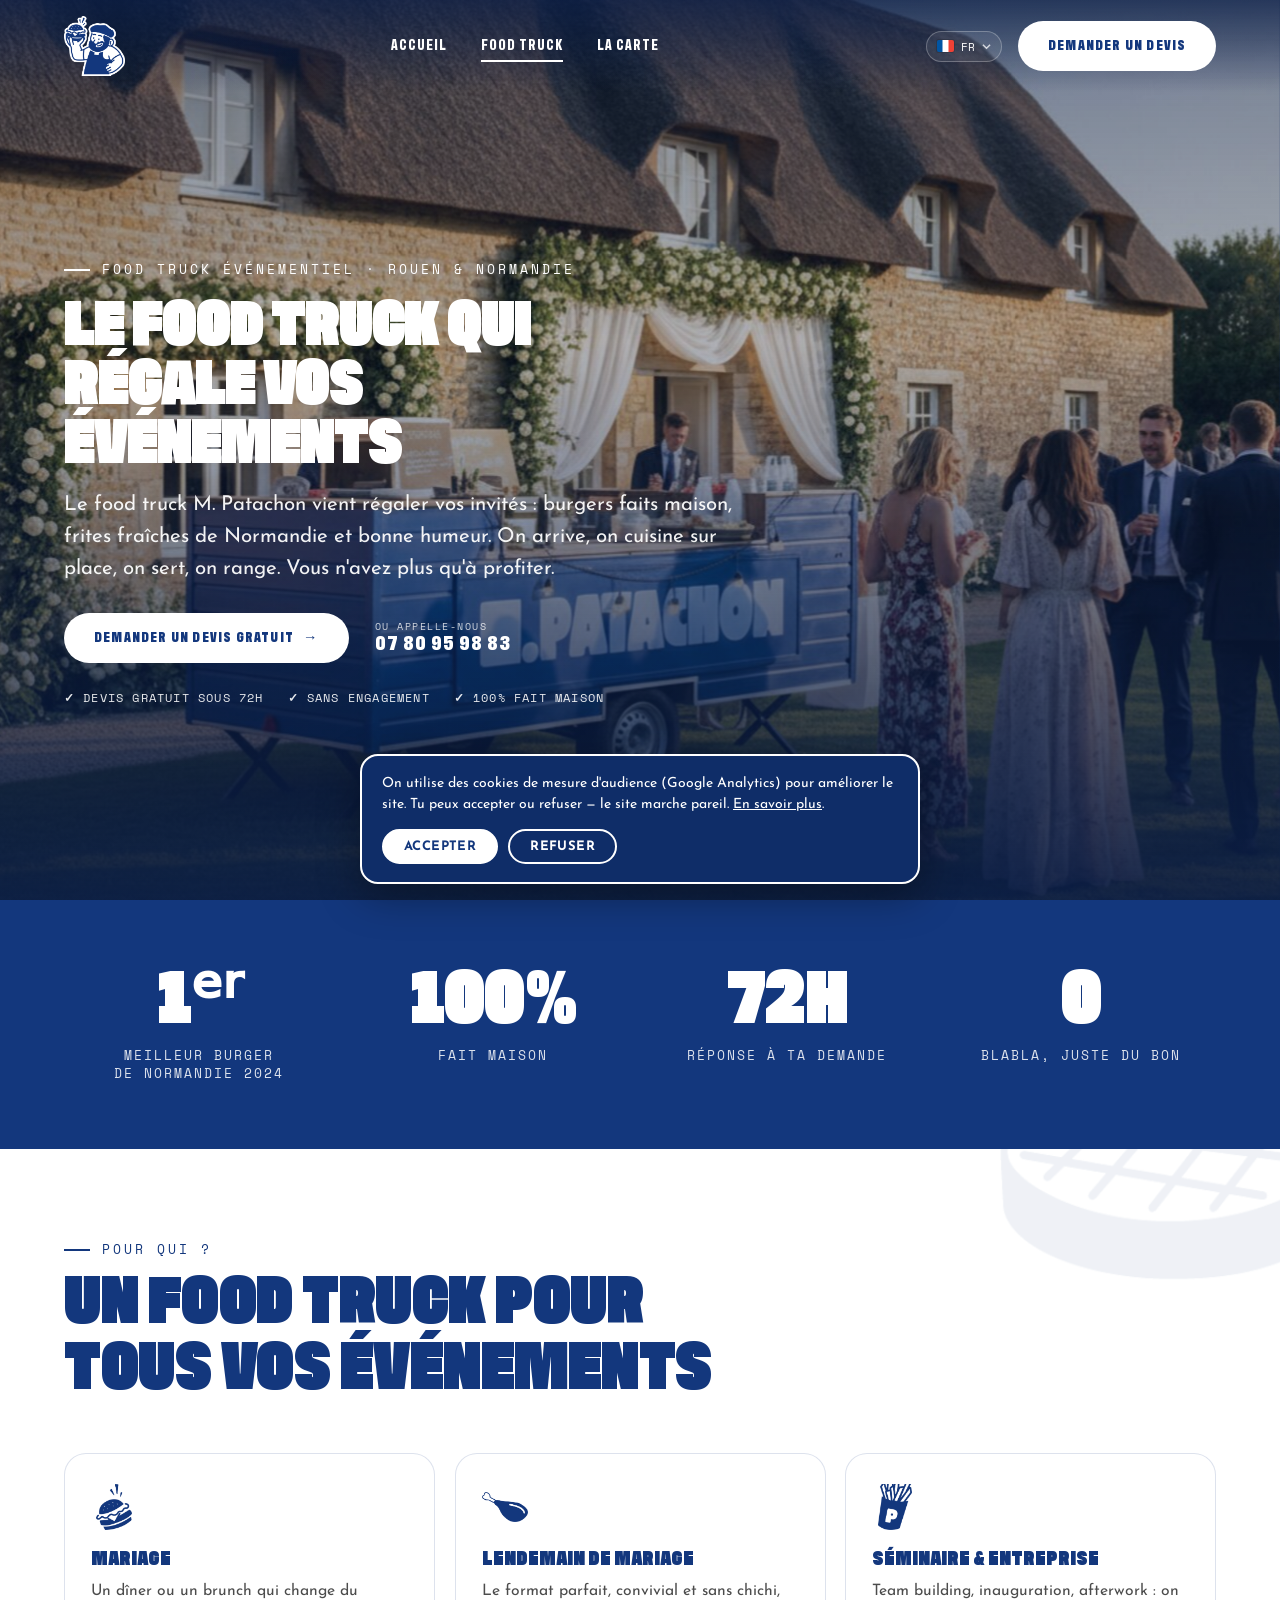
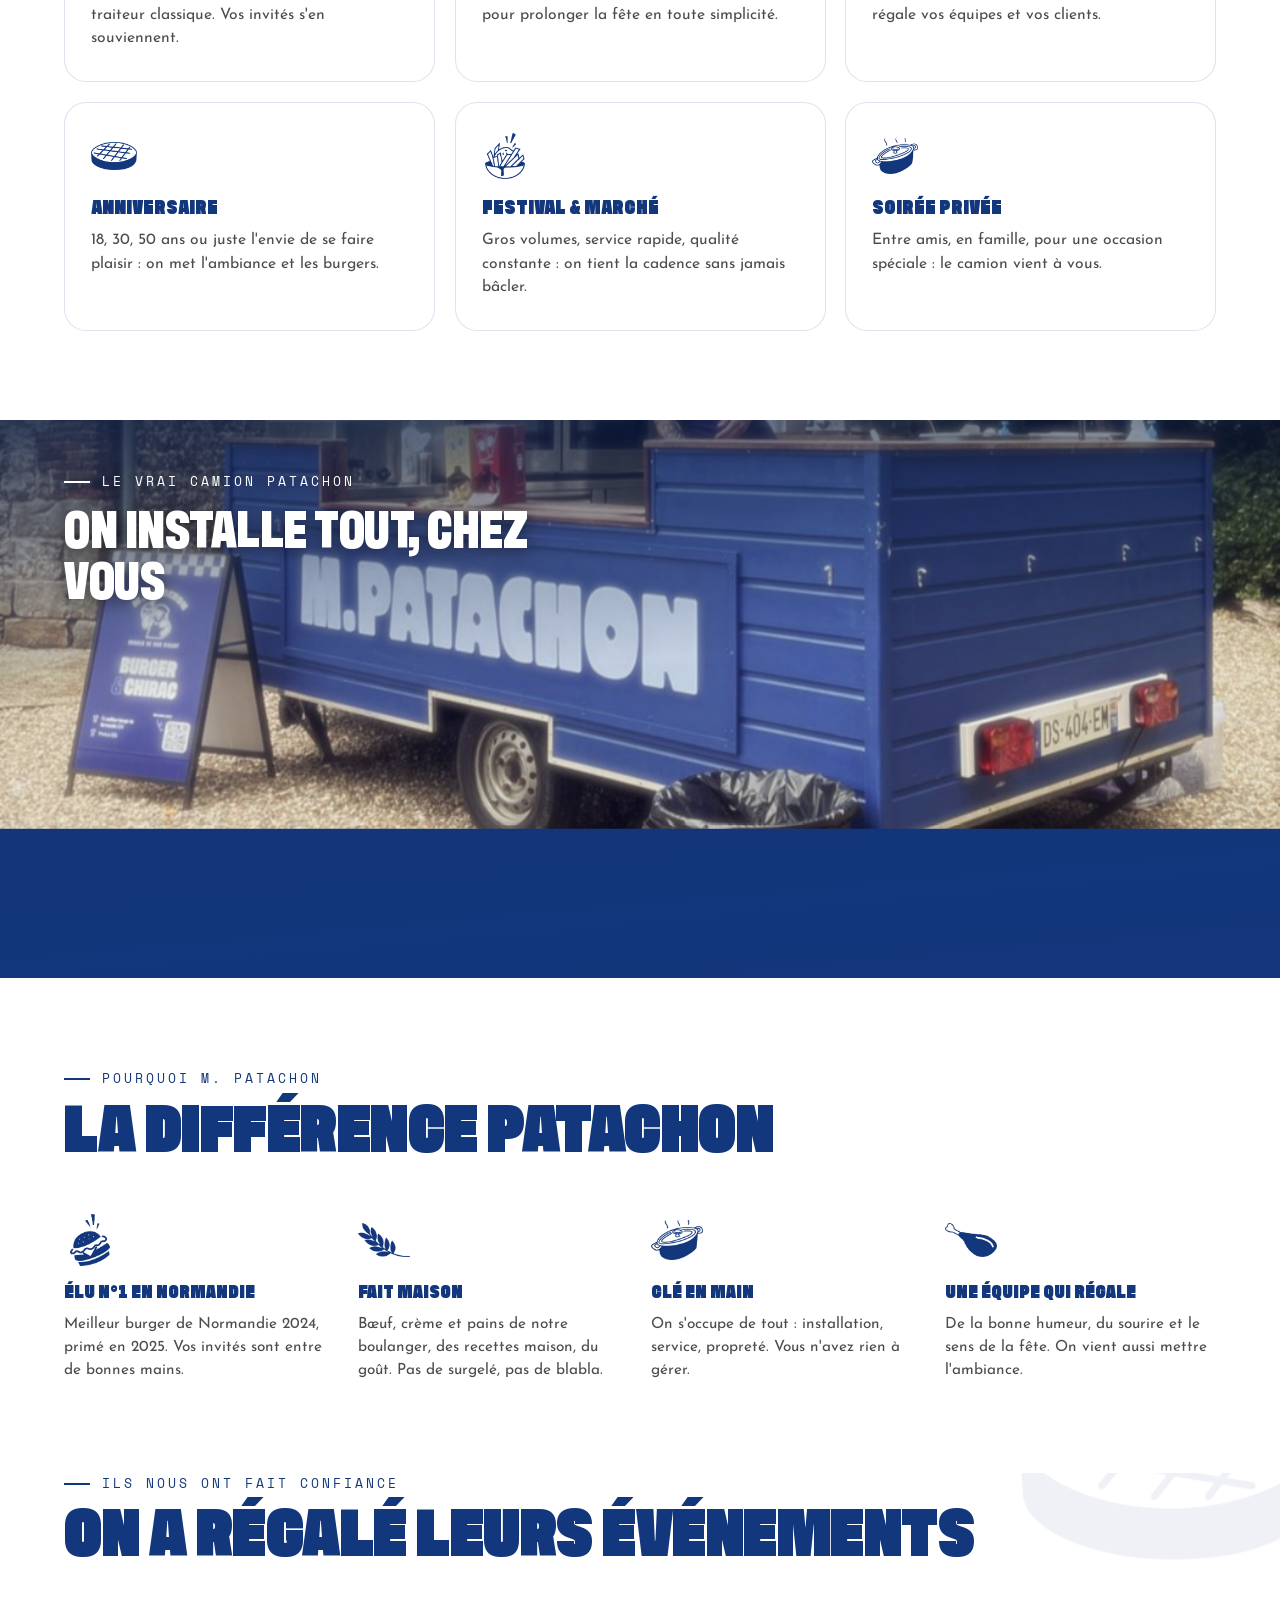
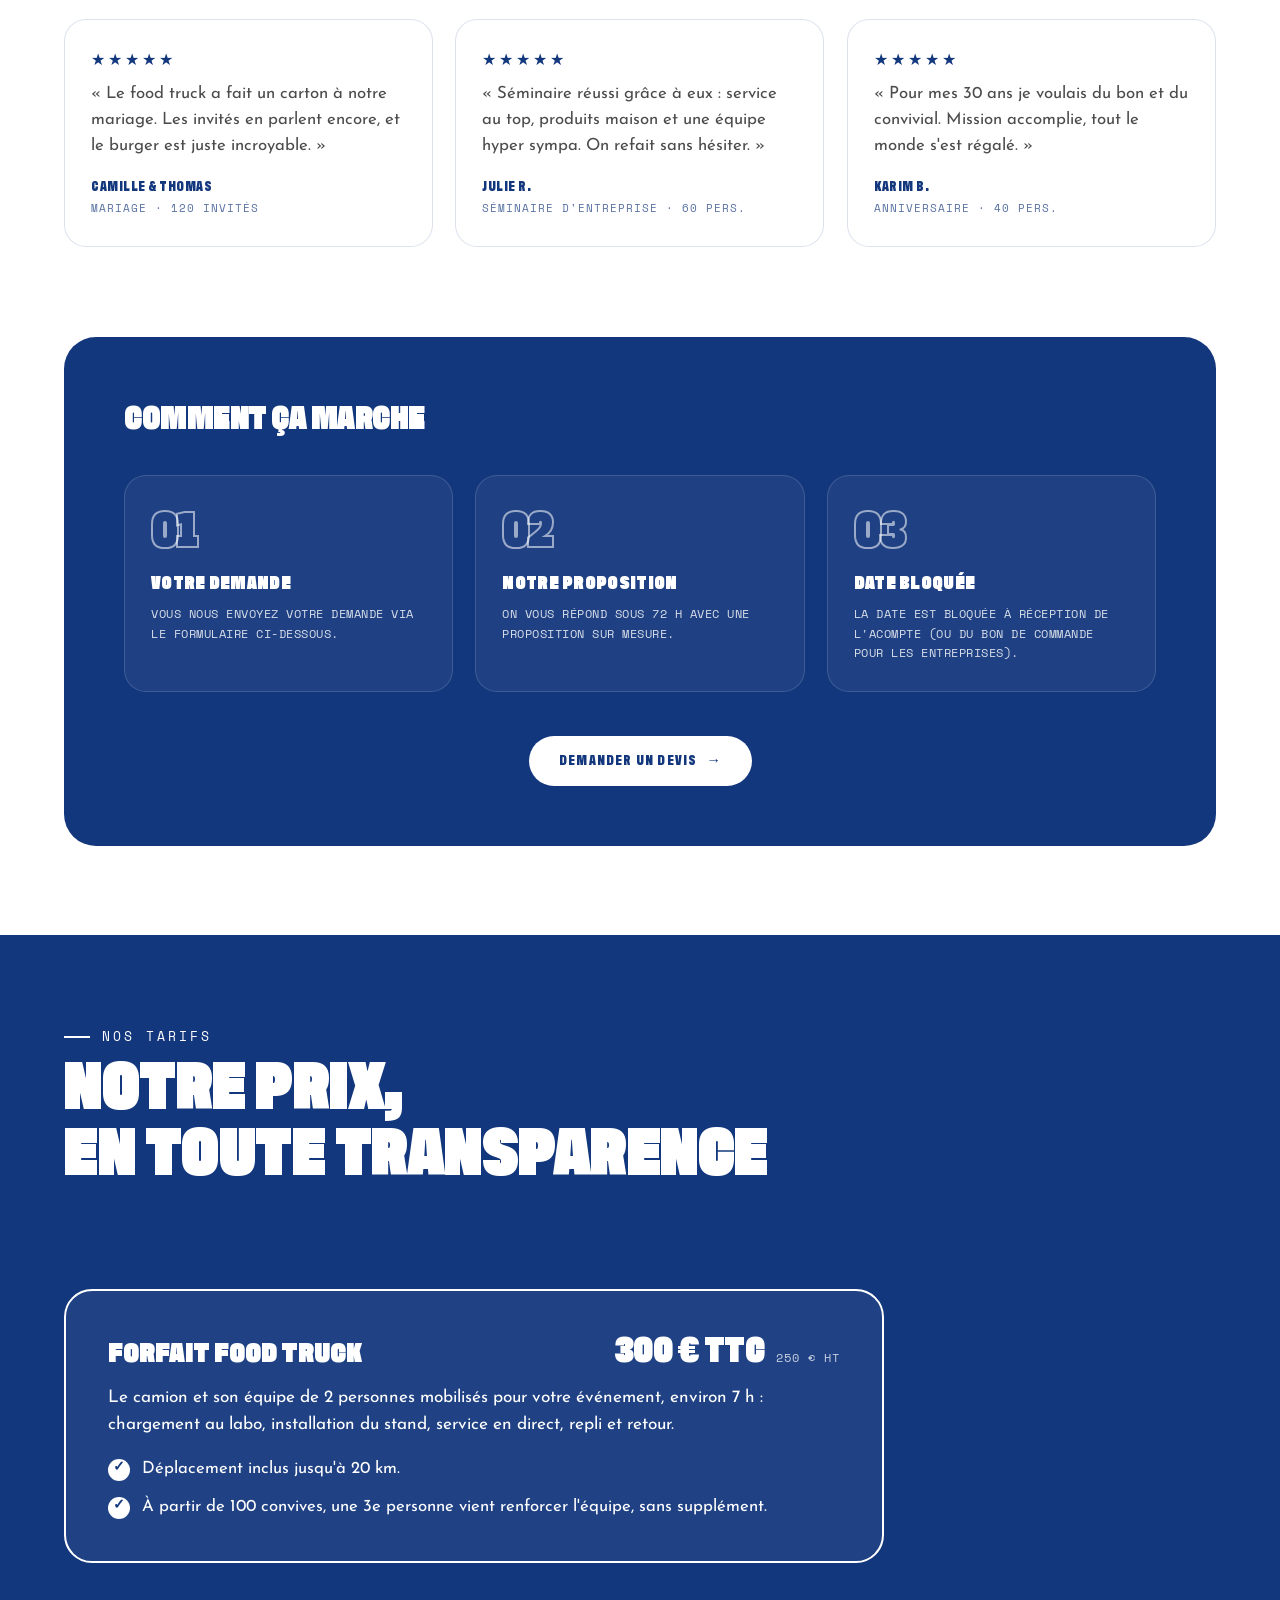
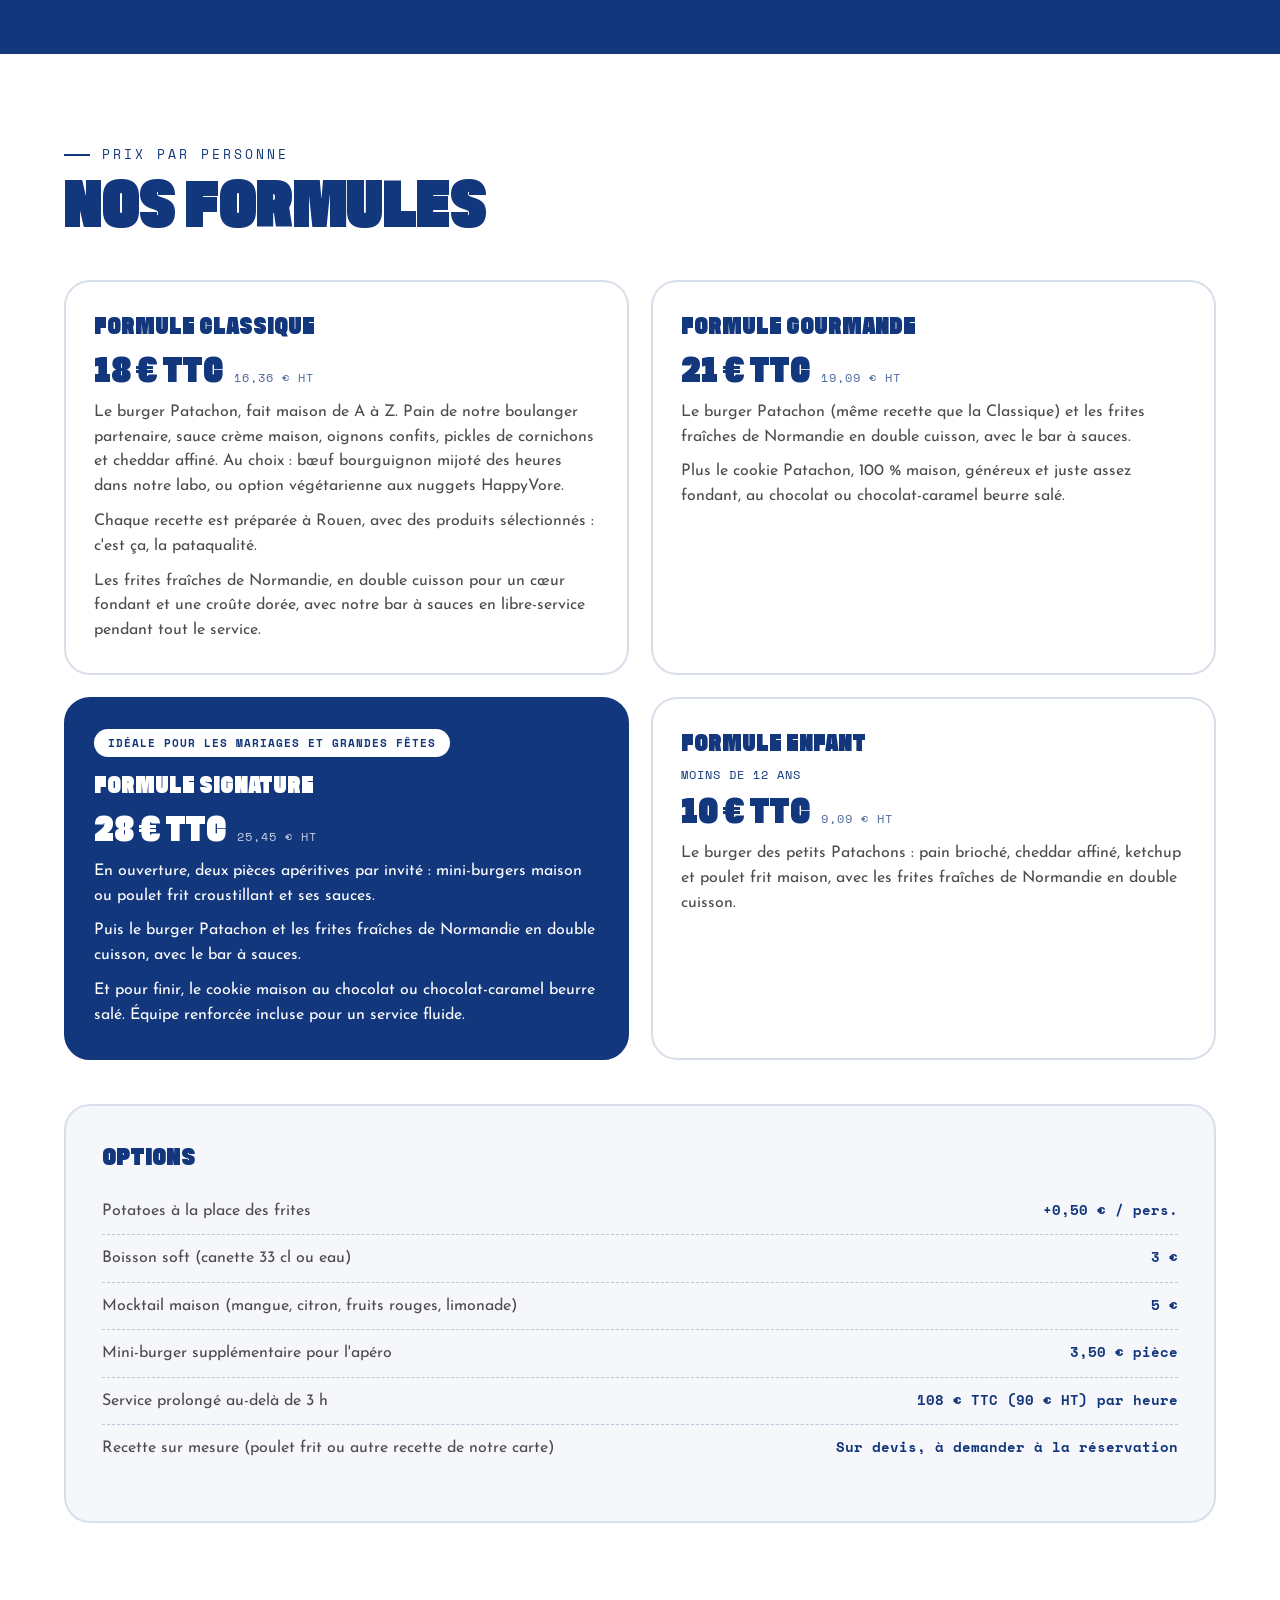
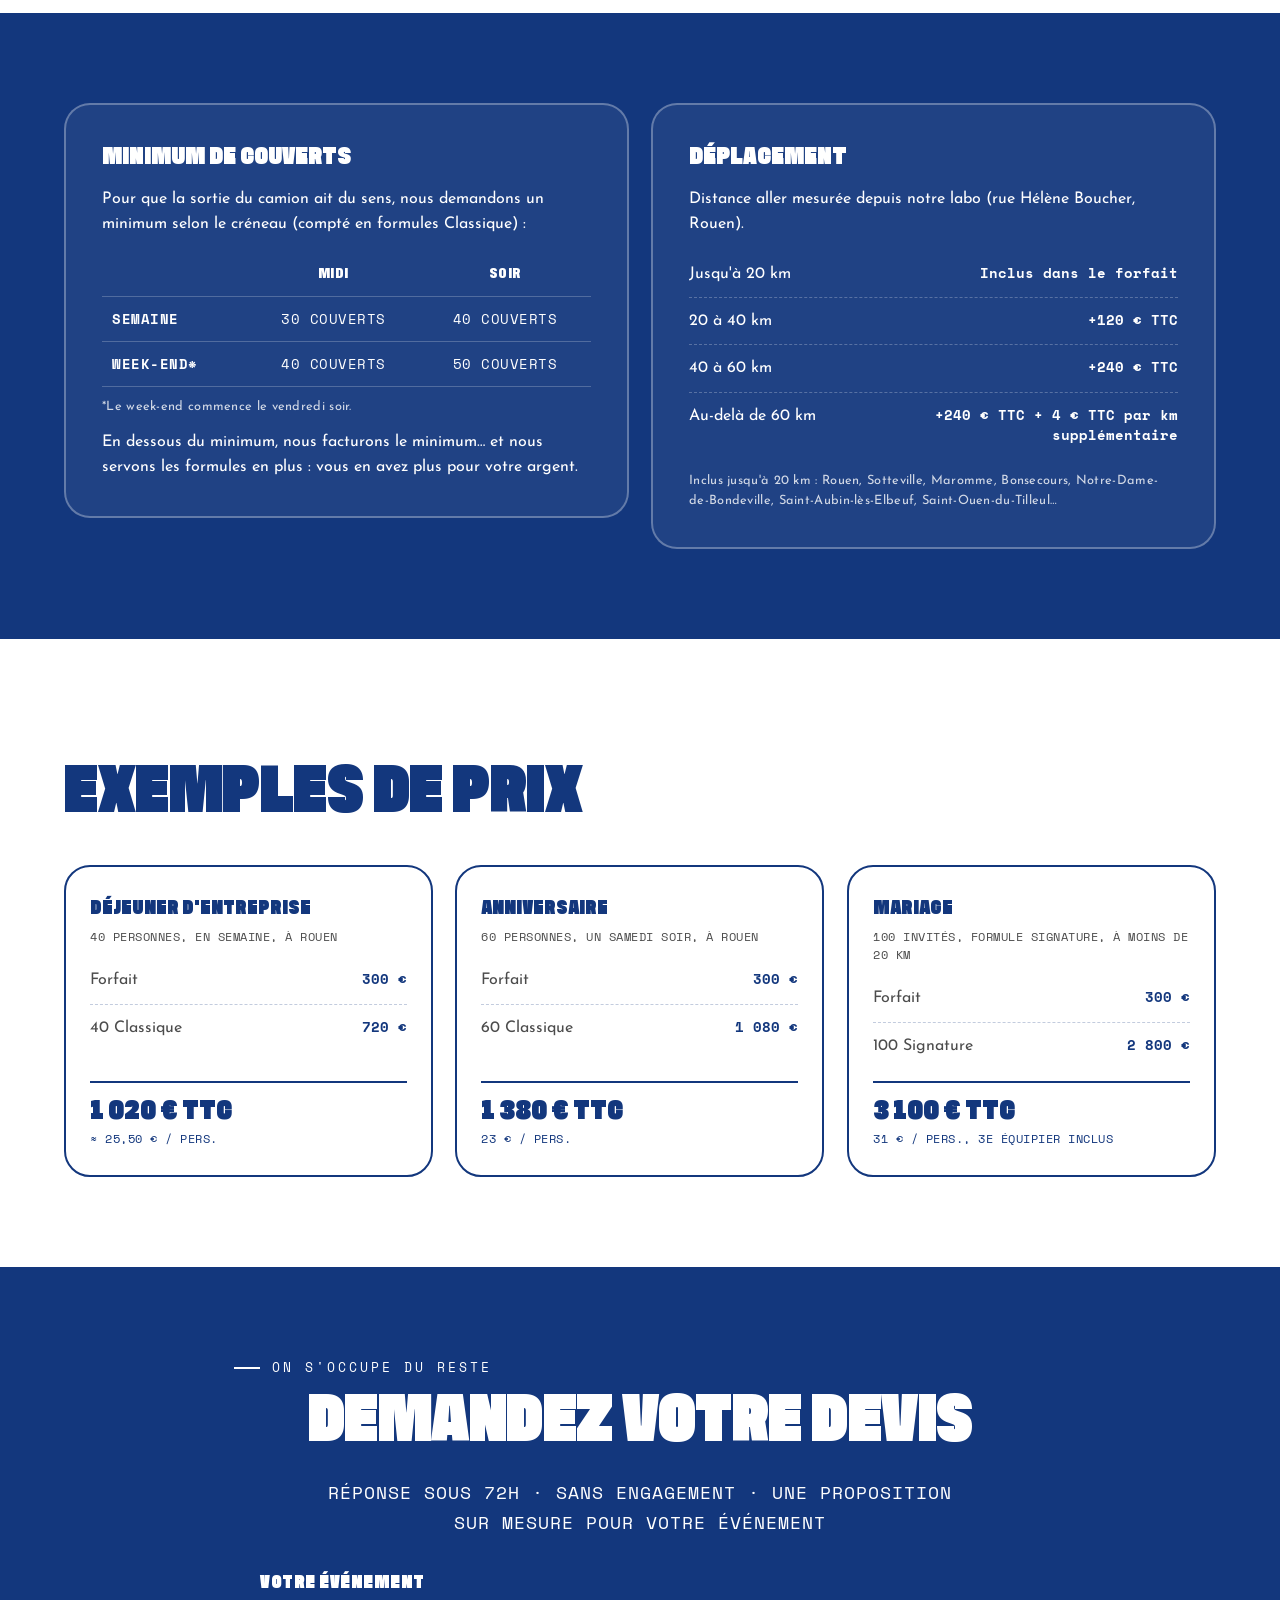
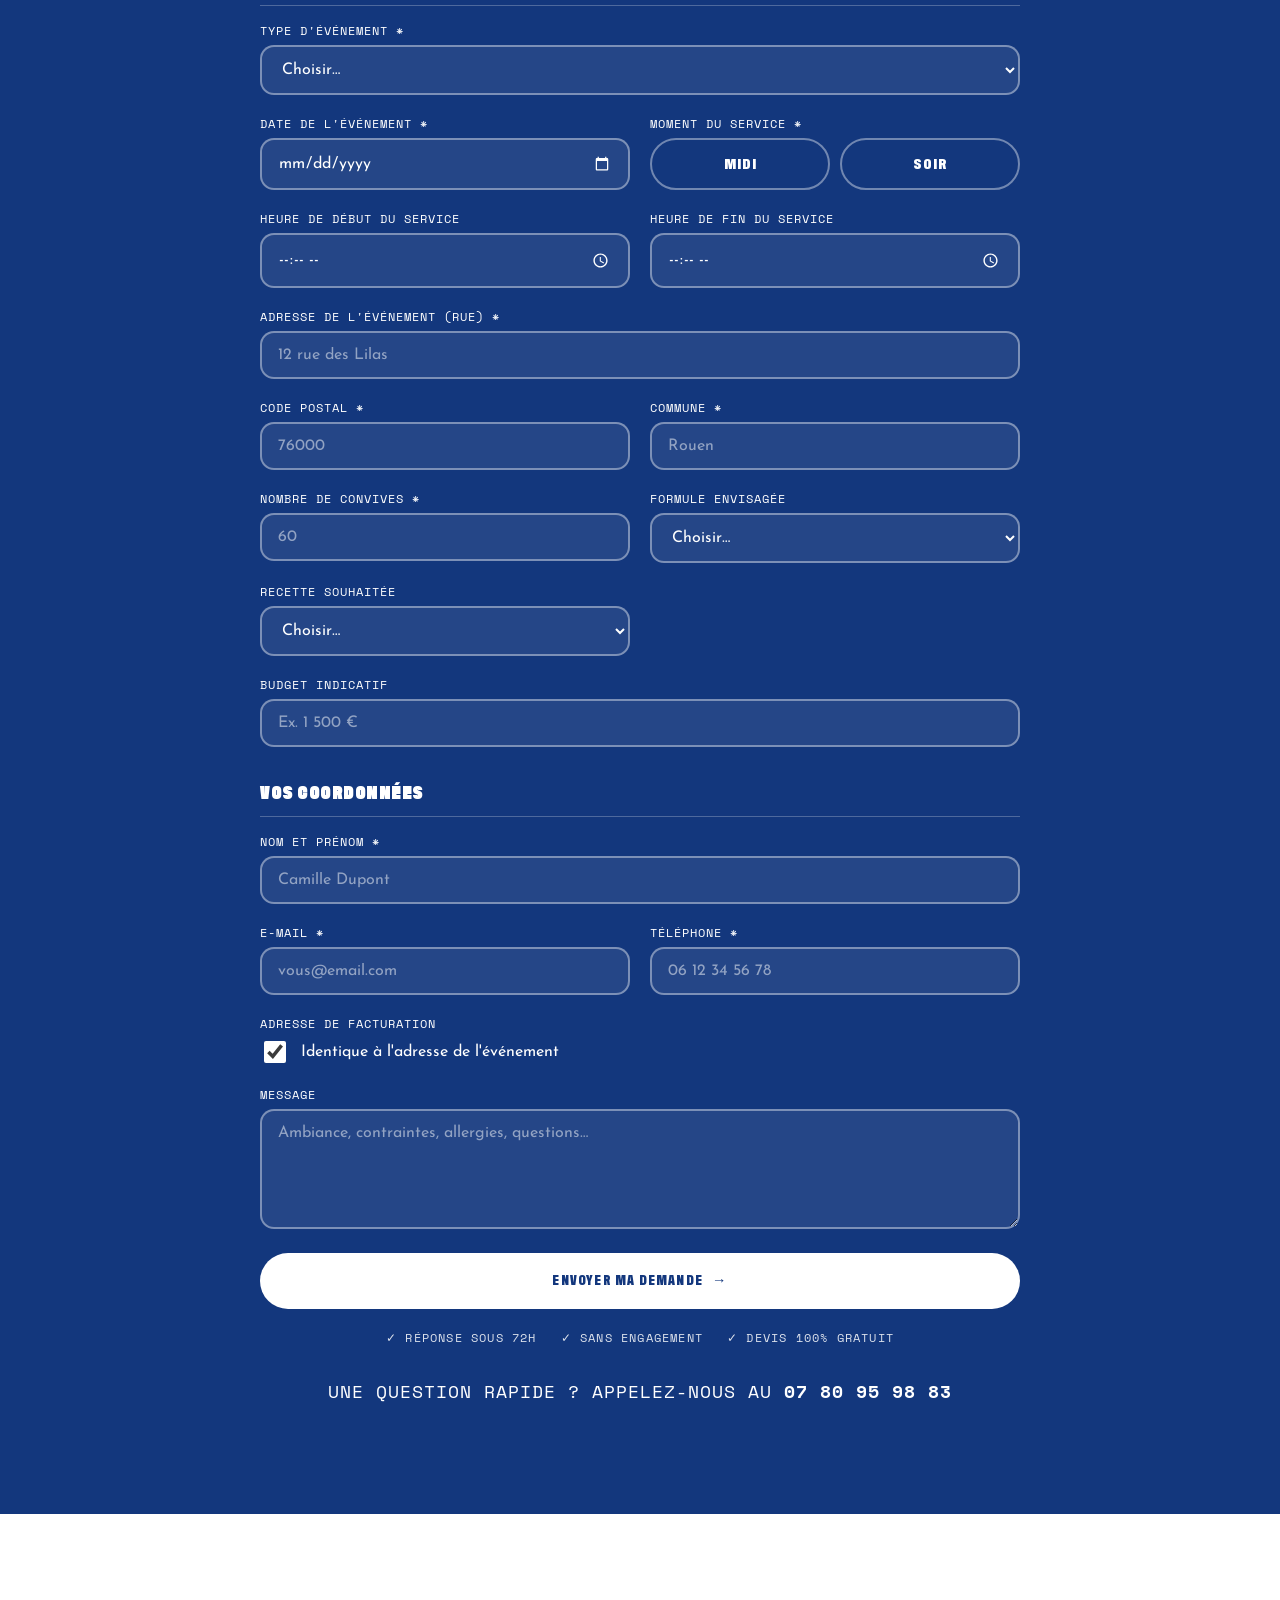
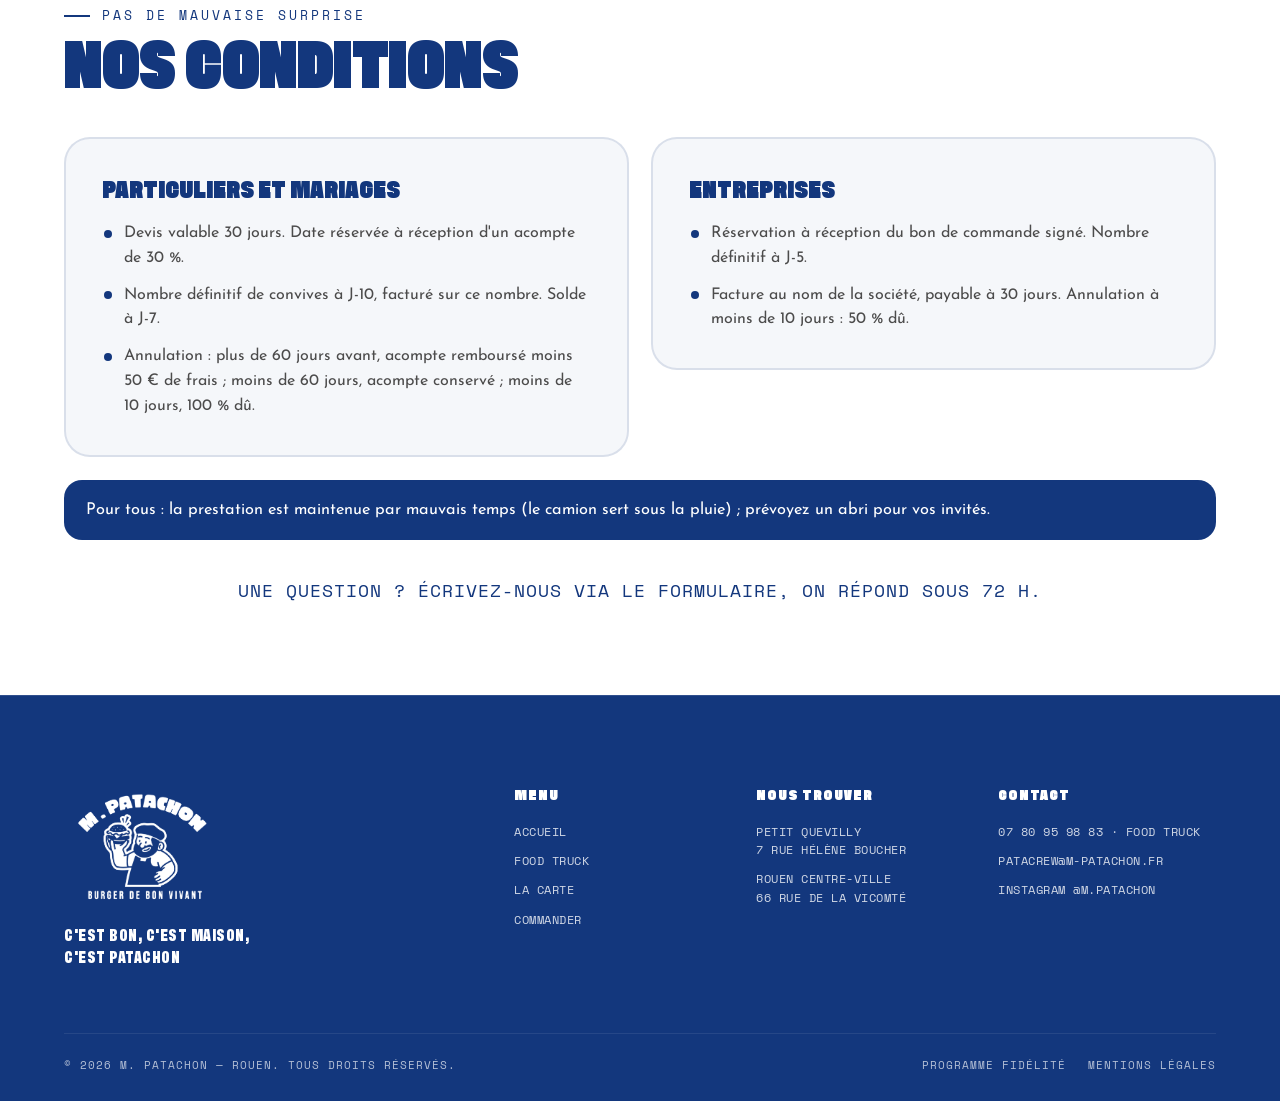
==== food-truck.html @ 7493fcae "Page food truck : politique commerciale, nouveau formulaire de devis et envoi au CRM - Nouvelles sec" ====
<!DOCTYPE html>
<html lang="fr">
<head>
  <meta charset="UTF-8">
  <meta name="viewport" content="width=device-width, initial-scale=1">
  <title>Food truck événementiel à Rouen & Normandie — M. Patachon</title>
  <meta name="description" content="Le food truck M. Patachon régale vos événements : mariage, séminaire, anniversaire, festival. Élu meilleur burger de Normandie, 100% fait maison. Devis gratuit sous 72h.">
  <link rel="icon" href="assets/logo-header.png">
  <link rel="canonical" href="https://m-patachon.fr/food-truck.html">
  <meta property="og:type" content="website">
  <meta property="og:title" content="Food truck événementiel à Rouen & Normandie — M. Patachon">
  <meta property="og:description" content="Le food truck M. Patachon régale mariages, séminaires et festivals partout en Normandie. Burgers faits maison, devis gratuit sous 72h.">
  <meta property="og:url" content="https://m-patachon.fr/food-truck.html">
  <meta property="og:image" content="https://m-patachon.fr/assets/photos/ft-scene.jpg">
  <meta property="og:locale" content="fr_FR">
  <link rel="preload" as="image" href="assets/photos/ft-scene.jpg" fetchpriority="high">
  <link rel="stylesheet" href="styles.css?v=14">
</head>
<body class="home ftpage">

  <div class="scroll-progress" aria-hidden="true"></div>

  <!-- ============ HEADER ============ -->
  <header class="header">
    <div class="container">
      <a href="index.html" class="header__logo"><img src="assets/logo-header.png" alt="M. Patachon"></a>
      <nav class="nav" id="nav">
        <a href="index.html" class="nav__link">Accueil</a>
        <a href="food-truck.html" class="nav__link is-active">Food truck</a>
        <a href="la-carte.html" class="nav__link">La Carte</a>
        <div class="lang-switch lang-switch--nav" role="group" aria-label="Langue">
          <button type="button" class="lang-switch__toggle" data-lang-toggle aria-haspopup="true" aria-expanded="false">
            <span class="lang-flag" data-lang-flag="fr"></span><span data-lang-code>FR</span>
            <svg class="lang-caret" viewBox="0 0 10 6" fill="none" stroke="currentColor" stroke-width="1.6" aria-hidden="true"><path d="M1 1l4 4 4-4"/></svg>
          </button>
          <div class="lang-switch__menu">
            <button type="button" data-lang-btn="fr" class="is-active"><span class="lang-flag" data-lang-flag="fr"></span>Français</button>
            <button type="button" data-lang-btn="en"><span class="lang-flag" data-lang-flag="en"></span>English</button>
            <button type="button" data-lang-btn="es"><span class="lang-flag" data-lang-flag="es"></span>Español</button>
            <button type="button" data-lang-btn="de"><span class="lang-flag" data-lang-flag="de"></span>Deutsch</button>
          </div>
        </div>
      </nav>
      <div class="header__cta">
        <div class="lang-switch lang-switch--head" role="group" aria-label="Langue">
          <button type="button" class="lang-switch__toggle" data-lang-toggle aria-haspopup="true" aria-expanded="false">
            <span class="lang-flag" data-lang-flag="fr"></span><span data-lang-code>FR</span>
            <svg class="lang-caret" viewBox="0 0 10 6" fill="none" stroke="currentColor" stroke-width="1.6" aria-hidden="true"><path d="M1 1l4 4 4-4"/></svg>
          </button>
          <div class="lang-switch__menu">
            <button type="button" data-lang-btn="fr" class="is-active"><span class="lang-flag" data-lang-flag="fr"></span>Français</button>
            <button type="button" data-lang-btn="en"><span class="lang-flag" data-lang-flag="en"></span>English</button>
            <button type="button" data-lang-btn="es"><span class="lang-flag" data-lang-flag="es"></span>Español</button>
            <button type="button" data-lang-btn="de"><span class="lang-flag" data-lang-flag="de"></span>Deutsch</button>
          </div>
        </div>
        <a href="#devis" class="btn btn--white">Demander un devis</a>
        <button class="nav-toggle" id="navToggle" aria-label="Menu"><span></span><span></span><span></span></button>
      </div>
    </div>
  </header>

  <main class="page">

    <!-- ============ HERO ============ -->
    <section class="ftp-hero">
      <div class="ftp-hero__bg" style="background-image:url('assets/photos/ft-scene.jpg')"></div>
      <div class="ftp-hero__inner">
        <p class="eyebrow">Food truck événementiel · Rouen &amp; Normandie</p>
        <h1 class="ftp-hero__title">Le food truck qui régale vos événements</h1>
        <p class="ftp-hero__sub">
          Le food truck M. Patachon vient régaler vos invités : burgers faits maison, frites fraîches
          de Normandie et bonne humeur. On arrive, on cuisine sur place, on sert, on range.
          Vous n'avez plus qu'à profiter.
        </p>
        <div class="ftp-hero__cta">
          <a href="#devis" class="btn btn--white">Demander un devis gratuit <span class="arrow">→</span></a>
          <a class="cta-phone cta-phone--light" href="tel:0780959883"><small>Ou appelle-nous</small><b>07 80 95 98 83</b></a>
        </div>
        <div class="ftp-trustline">
          <span>Devis gratuit sous 72h</span>
          <span>Sans engagement</span>
          <span>100% fait maison</span>
        </div>
      </div>
      <div class="hero__scroll" aria-hidden="true"></div>
    </section>

    <!-- ============ BANDE DE CONFIANCE / COMPTEURS ============ -->
    <section class="section trust" style="padding:56px 0;">
      <div class="container">
        <div class="stats" style="margin-top:0;">
          <div class="stat" data-reveal style="--i:0"><div class="stat__num">1ᵉʳ</div><div class="stat__label">Meilleur burger<br>de Normandie 2024</div></div>
          <div class="stat" data-reveal style="--i:1"><div class="stat__num"><span data-count="100">0</span>%</div><div class="stat__label">Fait maison</div></div>
          <div class="stat" data-reveal style="--i:2"><div class="stat__num"><span data-count="72">0</span>H</div><div class="stat__label">Réponse à ta demande</div></div>
          <div class="stat" data-reveal style="--i:3"><div class="stat__num">0</div><div class="stat__label">Blabla, juste du bon</div></div>
        </div>
      </div>
    </section>

    <!-- ============ OCCASIONS ============ -->
    <section class="section section--white has-deco">
      <span class="deco deco--float" data-parallax="0.18" style="width:min(30vw,340px);height:340px;top:-70px;right:-60px;background-image:url('assets/icons/patty.png');"></span>
      <div class="container">
        <p class="eyebrow" data-reveal>Pour qui ?</p>
        <h2 class="title-lg" data-reveal style="--i:1;color:var(--marine)">Un food truck pour<br>tous vos événements</h2>
        <div class="occasions">
          <div class="occasion" data-reveal style="--i:0"><img src="assets/icons/burger.png" alt=""><h3>Mariage</h3><p>Un dîner ou un brunch qui change du traiteur classique. Vos invités s'en souviennent.</p></div>
          <div class="occasion" data-reveal style="--i:1"><img src="assets/icons/drumstick.png" alt=""><h3>Lendemain de mariage</h3><p>Le format parfait, convivial et sans chichi, pour prolonger la fête en toute simplicité.</p></div>
          <div class="occasion" data-reveal style="--i:2"><img src="assets/icons/friesbox.png" alt=""><h3>Séminaire &amp; entreprise</h3><p>Team building, inauguration, afterwork : on régale vos équipes et vos clients.</p></div>
          <div class="occasion" data-reveal style="--i:3"><img src="assets/icons/patty.png" alt=""><h3>Anniversaire</h3><p>18, 30, 50 ans ou juste l'envie de se faire plaisir : on met l'ambiance et les burgers.</p></div>
          <div class="occasion" data-reveal style="--i:4"><img src="assets/icons/fries.png" alt=""><h3>Festival &amp; marché</h3><p>Gros volumes, service rapide, qualité constante : on tient la cadence sans jamais bâcler.</p></div>
          <div class="occasion" data-reveal style="--i:5"><img src="assets/icons/cocotte.png" alt=""><h3>Soirée privée</h3><p>Entre amis, en famille, pour une occasion spéciale : le camion vient à vous.</p></div>
        </div>
      </div>
    </section>

    <!-- ============ BANDEAU LE VRAI CAMION ============ -->
    <section class="truck-band">
      <div class="truck-band__img" data-parallax="0.12" style="background-image:url('assets/photos/ft-truck-1.jpg')"></div>
      <div class="truck-band__cap">
        <p class="eyebrow" data-reveal>Le vrai camion Patachon</p>
        <h3 data-reveal style="--i:1">On installe tout, chez vous</h3>
      </div>
    </section>

    <!-- ============ POURQUOI NOUS ============ -->
    <section class="section section--white">
      <div class="container">
        <p class="eyebrow" data-reveal>Pourquoi M. Patachon</p>
        <h2 class="title-lg" data-reveal style="--i:1;color:var(--marine)">La différence Patachon</h2>
        <div class="why-grid">
          <div class="why-card" data-reveal style="--i:0"><img src="assets/icons/burger.png" alt=""><h3>Élu n°1 en Normandie</h3><p>Meilleur burger de Normandie 2024, primé en 2025. Vos invités sont entre de bonnes mains.</p></div>
          <div class="why-card" data-reveal style="--i:1"><img src="assets/icons/wheat.png" alt=""><h3>Fait maison</h3><p>Bœuf, crème et pains de notre boulanger, des recettes maison, du goût. Pas de surgelé, pas de blabla.</p></div>
          <div class="why-card" data-reveal style="--i:2"><img src="assets/icons/cocotte.png" alt=""><h3>Clé en main</h3><p>On s'occupe de tout : installation, service, propreté. Vous n'avez rien à gérer.</p></div>
          <div class="why-card" data-reveal style="--i:3"><img src="assets/icons/drumstick.png" alt=""><h3>Une équipe qui régale</h3><p>De la bonne humeur, du sourire et le sens de la fête. On vient aussi mettre l'ambiance.</p></div>
        </div>
      </div>
    </section>

    <!-- ============ TÉMOIGNAGES (à remplacer par de vrais avis clients) ============ -->
    <section class="section section--white has-deco" style="padding-top:0;">
      <span class="deco deco--float" data-parallax="0.16" style="width:min(26vw,300px);height:300px;bottom:-60px;right:-40px;background-image:url('assets/icons/patty.png');"></span>
      <div class="container">
        <p class="eyebrow" data-reveal>Ils nous ont fait confiance</p>
        <h2 class="title-lg" data-reveal style="--i:1;color:var(--marine)">On a régalé leurs événements</h2>
        <div class="testis">
          <div class="testi" data-reveal style="--i:0">
            <div class="testi__stars">★★★★★</div>
            <p class="testi__quote">« Le food truck a fait un carton à notre mariage. Les invités en parlent encore, et le burger est juste incroyable. »</p>
            <div class="testi__who">Camille &amp; Thomas<span>Mariage · 120 invités</span></div>
          </div>
          <div class="testi" data-reveal style="--i:1">
            <div class="testi__stars">★★★★★</div>
            <p class="testi__quote">« Séminaire réussi grâce à eux : service au top, produits maison et une équipe hyper sympa. On refait sans hésiter. »</p>
            <div class="testi__who">Julie R.<span>Séminaire d'entreprise · 60 pers.</span></div>
          </div>
          <div class="testi" data-reveal style="--i:2">
            <div class="testi__stars">★★★★★</div>
            <p class="testi__quote">« Pour mes 30 ans je voulais du bon et du convivial. Mission accomplie, tout le monde s'est régalé. »</p>
            <div class="testi__who">Karim B.<span>Anniversaire · 40 pers.</span></div>
          </div>
        </div>
      </div>
    </section>

    <!-- ============ COMMENT ÇA MARCHE ============ -->
    <section class="section section--white" style="padding-top:0;">
      <div class="container">
        <div class="ft-steps" data-reveal="zoom" style="margin-top:0;">
          <div class="ft-steps__head"><h3>Comment ça marche</h3></div>
          <div class="ft-steps__grid">
            <div class="ft-step"><span class="ft-step__num">01</span><h4>Votre demande</h4><p>Vous nous envoyez votre demande via le formulaire ci-dessous.</p></div>
            <div class="ft-step"><span class="ft-step__num">02</span><h4>Notre proposition</h4><p>On vous répond sous 72 h avec une proposition sur mesure.</p></div>
            <div class="ft-step"><span class="ft-step__num">03</span><h4>Date bloquée</h4><p>La date est bloquée à réception de l'acompte (ou du bon de commande pour les entreprises).</p></div>
          </div>
          <div class="ft-steps__cta" data-reveal>
            <a href="#devis" class="btn btn--white">Demander un devis <span class="arrow">→</span></a>
          </div>
        </div>
      </div>
    </section>

    <!-- ============ NOTRE PRIX (forfait) ============ -->
    <section class="section section--marine has-deco" id="tarifs">
      <span class="deco deco--float" data-parallax="-0.16" style="width:min(34vw,400px);height:400px;bottom:-90px;left:-80px;background-image:url('assets/icons/white/wheat.png');"></span>
      <div class="container">
        <p class="eyebrow" data-reveal>Nos tarifs</p>
        <h2 class="title-lg" data-reveal style="--i:1">Notre prix,<br>en toute transparence</h2>
        <p class="ftp-equation" data-reveal style="--i:2">
          <span>Votre prestation</span><b>=</b><span>le Forfait food truck</span><b>+</b><span>les formules de vos convives</span>
        </p>
        <div class="ftp-forfait" data-reveal style="--i:3">
          <div class="ftp-forfait__head">
            <h3>Forfait food truck</h3>
            <p class="ftp-price"><strong>300 € TTC</strong><small>250 € HT</small></p>
          </div>
          <p>Le camion et son équipe de 2 personnes mobilisés pour votre événement, environ 7 h : chargement au labo, installation du stand, service en direct, repli et retour.</p>
          <ul class="inc-list">
            <li>Déplacement inclus jusqu'à 20 km.</li>
            <li>À partir de 100 convives, une 3e personne vient renforcer l'équipe, sans supplément.</li>
          </ul>
        </div>
      </div>
    </section>

    <!-- ============ NOS FORMULES ============ -->
    <section class="section section--white" id="formules">
      <div class="container">
        <p class="eyebrow" data-reveal>Prix par personne</p>
        <h2 class="title-lg" data-reveal style="--i:1;color:var(--marine)">Nos formules</h2>
        <div class="ftp-formules">
          <article class="ftp-formule" data-reveal style="--i:0">
            <h3>Formule Classique</h3>
            <p class="ftp-price"><strong>18 € TTC</strong><small>16,36 € HT</small></p>
            <p>Le burger Patachon, fait maison de A à Z. Pain de notre boulanger partenaire, sauce crème maison, oignons confits, pickles de cornichons et cheddar affiné. Au choix : bœuf bourguignon mijoté des heures dans notre labo, ou option végétarienne aux nuggets HappyVore.</p>
            <p>Chaque recette est préparée à Rouen, avec des produits sélectionnés : c'est ça, la pataqualité.</p>
            <p>Les frites fraîches de Normandie, en double cuisson pour un cœur fondant et une croûte dorée, avec notre bar à sauces en libre-service pendant tout le service.</p>
          </article>
          <article class="ftp-formule" data-reveal style="--i:1">
            <h3>Formule Gourmande</h3>
            <p class="ftp-price"><strong>21 € TTC</strong><small>19,09 € HT</small></p>
            <p>Le burger Patachon (même recette que la Classique) et les frites fraîches de Normandie en double cuisson, avec le bar à sauces.</p>
            <p>Plus le cookie Patachon, 100 % maison, généreux et juste assez fondant, au chocolat ou chocolat-caramel beurre salé.</p>
          </article>
          <article class="ftp-formule ftp-formule--star" data-reveal style="--i:2">
            <span class="ftp-formule__tag">Idéale pour les mariages et grandes fêtes</span>
            <h3>Formule Signature</h3>
            <p class="ftp-price"><strong>28 € TTC</strong><small>25,45 € HT</small></p>
            <p>En ouverture, deux pièces apéritives par invité : mini-burgers maison ou poulet frit croustillant et ses sauces.</p>
            <p>Puis le burger Patachon et les frites fraîches de Normandie en double cuisson, avec le bar à sauces.</p>
            <p>Et pour finir, le cookie maison au chocolat ou chocolat-caramel beurre salé. Équipe renforcée incluse pour un service fluide.</p>
          </article>
          <article class="ftp-formule" data-reveal style="--i:3">
            <h3>Formule Enfant</h3>
            <p class="ftp-formule__sub">Moins de 12 ans</p>
            <p class="ftp-price"><strong>10 € TTC</strong><small>9,09 € HT</small></p>
            <p>Le burger des petits Patachons : pain brioché, cheddar affiné, ketchup et poulet frit maison, avec les frites fraîches de Normandie en double cuisson.</p>
          </article>
        </div>

        <!-- Options -->
        <div class="ftp-block" data-reveal>
          <h3 class="ftp-block__title">Options</h3>
          <ul class="ftp-lines">
            <li><span>Potatoes à la place des frites</span><b>+0,50 € / pers.</b></li>
            <li><span>Boisson soft (canette 33 cl ou eau)</span><b>3 €</b></li>
            <li><span>Mocktail maison (mangue, citron, fruits rouges, limonade)</span><b>5 €</b></li>
            <li><span>Mini-burger supplémentaire pour l'apéro</span><b>3,50 € pièce</b></li>
            <li><span>Service prolongé au-delà de 3 h</span><b>108 € TTC (90 € HT) par heure</b></li>
            <li><span>Recette sur mesure (poulet frit ou autre recette de notre carte)</span><b>Sur devis, à demander à la réservation</b></li>
          </ul>
        </div>
      </div>
    </section>

    <!-- ============ MINIMUM DE COUVERTS + DÉPLACEMENT ============ -->
    <section class="section section--marine">
      <div class="container">
        <div class="ftp-duo">
          <div class="ftp-block ftp-block--dark" data-reveal>
            <h3 class="ftp-block__title">Minimum de couverts</h3>
            <p>Pour que la sortie du camion ait du sens, nous demandons un minimum selon le créneau (compté en formules Classique) :</p>
            <div class="ftp-table-wrap">
              <table class="ftp-table">
                <thead><tr><th scope="col"><span class="sr-only">Créneau</span></th><th scope="col">Midi</th><th scope="col">Soir</th></tr></thead>
                <tbody>
                  <tr><th scope="row">Semaine</th><td>30 couverts</td><td>40 couverts</td></tr>
                  <tr><th scope="row">Week-end*</th><td>40 couverts</td><td>50 couverts</td></tr>
                </tbody>
              </table>
            </div>
            <p class="ftp-note">*Le week-end commence le vendredi soir.</p>
            <p>En dessous du minimum, nous facturons le minimum… et nous servons les formules en plus : vous en avez plus pour votre argent.</p>
          </div>
          <div class="ftp-block ftp-block--dark" data-reveal style="--i:1">
            <h3 class="ftp-block__title">Déplacement</h3>
            <p>Distance aller mesurée depuis notre labo (rue Hélène Boucher, Rouen).</p>
            <ul class="ftp-lines">
              <li><span>Jusqu'à 20 km</span><b>Inclus dans le forfait</b></li>
              <li><span>20 à 40 km</span><b>+120 € TTC</b></li>
              <li><span>40 à 60 km</span><b>+240 € TTC</b></li>
              <li><span>Au-delà de 60 km</span><b>+240 € TTC + 4 € TTC par km supplémentaire</b></li>
            </ul>
            <p class="ftp-note">Inclus jusqu'à 20 km : Rouen, Sotteville, Maromme, Bonsecours, Notre-Dame-de-Bondeville, Saint-Aubin-lès-Elbeuf, Saint-Ouen-du-Tilleul…</p>
          </div>
        </div>
      </div>
    </section>

    <!-- ============ EXEMPLES DE PRIX ============ -->
    <section class="section section--white">
      <div class="container">
        <p class="eyebrow" data-reveal>Pour vous faire une idée</p>
        <h2 class="title-lg" data-reveal style="--i:1;color:var(--marine)">Exemples de prix</h2>
        <div class="ftp-examples">
          <div class="ftp-example" data-reveal style="--i:0">
            <h3>Déjeuner d'entreprise</h3>
            <p class="ftp-example__ctx">40 personnes, en semaine, à Rouen</p>
            <ul class="ftp-lines">
              <li><span>Forfait</span><b>300 €</b></li>
              <li><span>40 Classique</span><b>720 €</b></li>
            </ul>
            <p class="ftp-example__total"><strong>1 020 € TTC</strong><small>≈ 25,50 € / pers.</small></p>
          </div>
          <div class="ftp-example" data-reveal style="--i:1">
            <h3>Anniversaire</h3>
            <p class="ftp-example__ctx">60 personnes, un samedi soir, à Rouen</p>
            <ul class="ftp-lines">
              <li><span>Forfait</span><b>300 €</b></li>
              <li><span>60 Classique</span><b>1 080 €</b></li>
            </ul>
            <p class="ftp-example__total"><strong>1 380 € TTC</strong><small>23 € / pers.</small></p>
          </div>
          <div class="ftp-example" data-reveal style="--i:2">
            <h3>Mariage</h3>
            <p class="ftp-example__ctx">100 invités, formule Signature, à moins de 20 km</p>
            <ul class="ftp-lines">
              <li><span>Forfait</span><b>300 €</b></li>
              <li><span>100 Signature</span><b>2 800 €</b></li>
            </ul>
            <p class="ftp-example__total"><strong>3 100 € TTC</strong><small>31 € / pers., 3e équipier inclus</small></p>
          </div>
        </div>
      </div>
    </section>

    <!-- ============ FORMULAIRE DE DEVIS (canal de vente) ============ -->
    <section class="section section--marine" id="devis">
      <div class="container devis-wrap">
        <p class="eyebrow text-center" data-reveal style="justify-content:center;">On s'occupe du reste</p>
        <h2 class="title-lg text-center" data-reveal style="--i:1">Demandez votre devis</h2>
        <p class="mono text-center" data-reveal style="--i:2;max-width:640px;margin:0 auto 32px;">Réponse sous 72h · Sans engagement · Une proposition sur mesure pour votre événement</p>

        <!-- Formspree : les demandes de devis arrivent sur le compte Formspree M. Patachon.
             En plus, script.js envoie chaque demande dans le CRM food truck du dashboard (Supabase, fonction ft-lead). -->
        <form class="form ftq" id="ftqForm" action="https://formspree.io/f/mrewwvkl" method="POST" data-reveal style="--i:3">
          <input type="hidden" name="_subject" value="Nouvelle demande de devis food truck — M. Patachon">
          <div class="hp" aria-hidden="true"><label>Ne pas remplir<input type="text" name="_gotcha" tabindex="-1" autocomplete="off"></label></div>

          <h3 class="full ftq-group">Votre événement</h3>
          <div class="full">
            <label for="ftq-type">Type d'événement *</label>
            <select id="ftq-type" name="Type d'événement" required>
              <option value="">Choisir…</option>
              <option value="Repas d'entreprise / séminaire" data-pro>Repas d'entreprise / séminaire</option>
              <option value="Anniversaire">Anniversaire</option>
              <option value="Baptême">Baptême</option>
              <option value="Mariage">Mariage</option>
              <option value="Lendemain de mariage">Lendemain de mariage</option>
              <option value="Association / comité des fêtes" data-pro>Association / comité des fêtes</option>
              <option value="Autre">Autre</option>
            </select>
          </div>
          <div>
            <label for="ftq-date">Date de l'événement *</label>
            <input id="ftq-date" type="date" name="Date de l'événement" required>
          </div>
          <div>
            <span class="ftq-label" id="ftq-slot-label">Moment du service *</span>
            <div class="ftq-radios" role="radiogroup" aria-labelledby="ftq-slot-label">
              <label class="ftq-radio"><input type="radio" name="Moment du service" value="Midi" required><span>Midi</span></label>
              <label class="ftq-radio"><input type="radio" name="Moment du service" value="Soir"><span>Soir</span></label>
            </div>
          </div>
          <div>
            <label for="ftq-start">Heure de début du service</label>
            <input id="ftq-start" type="time" name="Heure de début du service">
          </div>
          <div>
            <label for="ftq-end">Heure de fin du service</label>
            <input id="ftq-end" type="time" name="Heure de fin du service">
          </div>
          <div class="full">
            <label for="ftq-street">Adresse de l'événement (rue) *</label>
            <input id="ftq-street" type="text" name="Adresse de l'événement (rue)" placeholder="12 rue des Lilas" autocomplete="street-address" required>
          </div>
          <div>
            <label for="ftq-cp">Code postal *</label>
            <input id="ftq-cp" type="text" name="Code postal" inputmode="numeric" pattern="[0-9]{5}" maxlength="5" placeholder="76000" autocomplete="postal-code" required>
          </div>
          <div>
            <label for="ftq-city">Commune *</label>
            <input id="ftq-city" type="text" name="Commune" placeholder="Rouen" autocomplete="address-level2" required>
          </div>
          <div>
            <label for="ftq-guests">Nombre de convives *</label>
            <input id="ftq-guests" type="number" name="Nombre de convives" min="1" step="1" inputmode="numeric" placeholder="60" required>
          </div>
          <div>
            <label for="ftq-formula">Formule envisagée</label>
            <select id="ftq-formula" name="Formule envisagée">
              <option value="">Choisir…</option>
              <option value="Classique">Classique</option>
              <option value="Gourmande">Gourmande</option>
              <option value="Signature">Signature</option>
              <option value="Je ne sais pas encore">Je ne sais pas encore</option>
            </select>
          </div>
          <div>
            <label for="ftq-recipe">Recette souhaitée</label>
            <select id="ftq-recipe" name="Recette souhaitée">
              <option value="">Choisir…</option>
              <option value="Bœuf bourguignon">Bœuf bourguignon</option>
              <option value="Végétarien">Végétarien</option>
              <option value="Autre recette">Autre recette</option>
            </select>
          </div>
          <div class="ftq-recipe-other" hidden>
            <label for="ftq-recipe-other">Laquelle ?</label>
            <input id="ftq-recipe-other" type="text" name="Autre recette (laquelle ?)" placeholder="Poulet frit, recette de la carte…" disabled>
          </div>
          <div class="full">
            <label for="ftq-budget">Budget indicatif</label>
            <input id="ftq-budget" type="text" name="Budget indicatif" placeholder="Ex. 1 500 €">
          </div>

          <h3 class="full ftq-group">Vos coordonnées</h3>
          <div class="full">
            <label for="ftq-name">Nom et prénom *</label>
            <input id="ftq-name" type="text" name="Nom et prénom" placeholder="Camille Dupont" autocomplete="name" required>
          </div>
          <div>
            <label for="ftq-email">E-mail *</label>
            <input id="ftq-email" type="email" name="email" placeholder="vous@email.com" autocomplete="email" pattern="[^@\s]+@[^@\s]+\.[^@\s]{2,}" required>
          </div>
          <div>
            <label for="ftq-tel">Téléphone *</label>
            <input id="ftq-tel" type="tel" name="Téléphone" placeholder="06 12 34 56 78" autocomplete="tel" pattern="(?:(?:\+|00)33[ .\-]?(?:\(0\)[ .\-]?)?|0)[1-9](?:[ .\-]?[0-9]{2}){4}" title="Numéro français, ex. 06 12 34 56 78" required>
          </div>
          <div class="ftq-pro" hidden>
            <label for="ftq-structure">Nom de la structure *</label>
            <input id="ftq-structure" type="text" name="Nom de la structure" placeholder="Société, association…" autocomplete="organization" disabled>
          </div>
          <div class="ftq-pro" hidden>
            <label for="ftq-siren">SIREN</label>
            <input id="ftq-siren" type="text" name="SIREN" inputmode="numeric" pattern="[0-9]{3} ?[0-9]{3} ?[0-9]{3}" maxlength="11" placeholder="123 456 789" title="9 chiffres" disabled>
          </div>
          <div class="full">
            <span class="ftq-label">Adresse de facturation</span>
            <label class="ftq-check"><input id="ftq-bill-same" type="checkbox" name="Facturation identique à l'adresse de l'événement" value="Oui" checked><span>Identique à l'adresse de l'événement</span></label>
          </div>
          <div class="full ftq-billing">
            <label for="ftq-billing">Adresse de facturation</label>
            <textarea id="ftq-billing" name="Adresse de facturation" placeholder="Rue, code postal, commune" style="min-height:80px;"></textarea>
          </div>
          <div class="full">
            <label for="ftq-msg">Message</label>
            <textarea id="ftq-msg" name="Message" placeholder="Ambiance, contraintes, allergies, questions…"></textarea>
          </div>
          <div class="full">
            <button type="submit" class="btn btn--white">Envoyer ma demande <span class="arrow">→</span></button>
            <p class="ftq-error" role="alert" hidden>Oups, l'envoi n'a pas marché. Réessayez dans un instant ou appelez-nous au 07 80 95 98 83.</p>
            <div class="devis-reassure">
              <span>Réponse sous 72h</span><span>Sans engagement</span><span>Devis 100% gratuit</span>
            </div>
          </div>
        </form>
        <div class="ftq-done" role="status" hidden>
          <p>Merci ! Nous revenons vers vous sous 72 h avec une proposition.</p>
        </div>

        <p class="mono text-center" style="margin-top:30px;">Une question rapide ? Appelez-nous au <a href="tel:0780959883" style="color:#fff;font-weight:700;">07 80 95 98 83</a></p>
      </div>
    </section>

    <!-- ============ CONDITIONS ============ -->
    <section class="section section--white" id="conditions">
      <div class="container">
        <p class="eyebrow" data-reveal>Pas de mauvaise surprise</p>
        <h2 class="title-lg" data-reveal style="--i:1;color:var(--marine)">Nos conditions</h2>
        <div class="ftp-duo">
          <div class="ftp-block" data-reveal>
            <h3 class="ftp-block__title">Particuliers et mariages</h3>
            <ul class="ftp-bullets">
              <li>Devis valable 30 jours. Date réservée à réception d'un acompte de 30 %.</li>
              <li>Nombre définitif de convives à J-10, facturé sur ce nombre. Solde à J-7.</li>
              <li>Annulation : plus de 60 jours avant, acompte remboursé moins 50 € de frais ; moins de 60 jours, acompte conservé ; moins de 10 jours, 100 % dû.</li>
            </ul>
          </div>
          <div class="ftp-block" data-reveal style="--i:1">
            <h3 class="ftp-block__title">Entreprises</h3>
            <ul class="ftp-bullets">
              <li>Réservation à réception du bon de commande signé. Nombre définitif à J-5.</li>
              <li>Facture au nom de la société, payable à 30 jours. Annulation à moins de 10 jours : 50 % dû.</li>
            </ul>
          </div>
        </div>
        <p class="ftp-allnote" data-reveal>Pour tous : la prestation est maintenue par mauvais temps (le camion sert sous la pluie) ; prévoyez un abri pour vos invités.</p>
        <p class="mono text-center ftp-outro" data-reveal>Une question ? Écrivez-nous via le formulaire, on répond sous 72 h.</p>
      </div>
    </section>

  </main>

  <!-- ============ FOOTER ============ -->
  <footer class="footer2">
    <div class="container">
      <div class="footer2__top">
        <div class="footer2__brand">
          <img class="footer2__logo" src="assets/logo-blanc.png" alt="M. Patachon">
          <p class="footer2__sign">C'est bon, c'est maison, c'est Patachon</p>
        </div>
        <div class="footer2__cols">
          <div class="footer2__col">
            <h4>Menu</h4>
            <a href="index.html">Accueil</a>
            <a href="food-truck.html">Food truck</a>
            <a href="la-carte.html">La Carte</a>
            <a href="https://bonne-nouvelle.marketplace.dood.com/fr" target="_blank" rel="noopener">Commander</a>
          </div>
          <div class="footer2__col">
            <h4>Nous trouver</h4>
            <a href="https://share.google/FiSBdYS68avdDfdCx" target="_blank" rel="noopener">Petit Quevilly<br>7 Rue Hélène Boucher</a>
            <a href="https://share.google/U9talpZV67t7AD55W" target="_blank" rel="noopener">Rouen Centre-ville<br>66 Rue de la Vicomté</a>
          </div>
          <div class="footer2__col">
            <h4>Contact</h4>
            <a href="tel:0780959883">07 80 95 98 83 · Food truck</a>
            <a href="mailto:patacrew@m-patachon.fr">patacrew@m-patachon.fr</a>
            <a href="https://www.instagram.com/m.patachon/" target="_blank" rel="noopener">Instagram @m.patachon</a>
          </div>
        </div>
      </div>
      <div class="footer2__bar">
        <span>© <span id="year"></span> M. Patachon — Rouen. Tous droits réservés.</span>
        <div class="footer2__links">
          <a href="#">Programme fidélité</a>
          <a href="mentions-legales.html">Mentions légales</a>
        </div>
      </div>
    </div>
  </footer>

  <!-- CTA sticky mobile -->
  <div class="sticky-cta">
    <a href="tel:0780959883" class="btn btn--outline-white sticky-cta__call" aria-label="Appeler">
      <svg viewBox="0 0 24 24" fill="currentColor" aria-hidden="true"><path d="M6.6 10.8c1.4 2.8 3.8 5.2 6.6 6.6l2.2-2.2c.3-.3.7-.4 1-.3 1.1.4 2.4.6 3.6.6.6 0 1 .4 1 1V20c0 .6-.4 1-1 1C10.6 21 3 13.4 3 4c0-.6.4-1 1-1h3.5c.6 0 1 .4 1 1 0 1.3.2 2.5.6 3.6.1.3 0 .7-.3 1l-2.2 2.2z"/></svg>
    </a>
    <a href="#devis" class="btn btn--white sticky-cta__devis">Demander un devis <span class="arrow">→</span></a>
  </div>

  <script src="i18n.js?v=14"></script>
  <script src="script.js?v=15"></script>
</body>
</html>
---- styles.css ----
/* ==========================================================================
   M. PATACHON — Design System
   ========================================================================== */

/* ---- Fonts -------------------------------------------------------------- */
/* Corps mono + corps secondaire : équivalents Google gratuits */
@import url('https://fonts.googleapis.com/css2?family=Space+Mono:wght@400;700&family=Josefin+Sans:wght@400;600;700&display=swap');

/* Titres / nav : Antarctican Headline (police officielle M. Patachon) */
@font-face {
  font-family: 'Antarctican Headline';
  src: url('assets/fonts/AntarcticanHeadline-Medium.woff2') format('woff2'),
       url('assets/fonts/AntarcticanHeadline-Medium.woff') format('woff');
  font-weight: 500; font-style: normal; font-display: swap;
}
@font-face {
  font-family: 'Antarctican Headline';
  src: url('assets/fonts/AntarcticanHeadline-Semibold.woff2') format('woff2'),
       url('assets/fonts/AntarcticanHeadline-Semibold.woff') format('woff');
  font-weight: 600; font-style: normal; font-display: swap;
}
@font-face {
  font-family: 'Antarctican Headline';
  src: url('assets/fonts/AntarcticanHeadline-Bold.woff2') format('woff2'),
       url('assets/fonts/AntarcticanHeadline-Bold.woff') format('woff');
  font-weight: 700; font-style: normal; font-display: swap;
}
@font-face {
  font-family: 'Antarctican Headline';
  src: url('assets/fonts/AntarcticanHeadline-Black.woff2') format('woff2'),
       url('assets/fonts/AntarcticanHeadline-Black.woff') format('woff');
  font-weight: 800; font-style: normal; font-display: swap;
}
@font-face {
  font-family: 'Antarctican Headline';
  src: url('assets/fonts/AntarcticanHeadline-Ultrablack.woff2') format('woff2'),
       url('assets/fonts/AntarcticanHeadline-Ultrablack.woff') format('woff');
  font-weight: 900; font-style: normal; font-display: swap;
}

/* ---- Variables ---------------------------------------------------------- */
:root {
  --marine: #13377D;
  --marine-light: #1e4aa0;   /* nuance pour survols */
  --turquoise: #FFFFFF;      /* accent = blanc (palette marine + blanc) */
  --white: #FFFFFF;
  --grey: #4C4C4C;

  --font-title: 'Antarctican Headline', 'Arial Black', sans-serif;   /* titres / nav */
  --font-huge: 'Antarctican Headline', 'Arial Black', sans-serif;    /* très gros titres */
  --font-mono: 'Space Mono', monospace;                 /* corps machine à écrire */
  --font-body: 'Josefin Sans', sans-serif;              /* corps secondaire */

  --header-h: 92px;
  --maxw: 1200px;
  --radius-pill: 999px;
}

/* ---- Reset -------------------------------------------------------------- */
*, *::before, *::after { box-sizing: border-box; }
html { scroll-behavior: smooth; }
body {
  margin: 0;
  font-family: var(--font-body);
  color: var(--grey);
  background: var(--marine);
  -webkit-font-smoothing: antialiased;
  overflow-x: hidden;
}
img { max-width: 100%; display: block; }
a { color: inherit; text-decoration: none; }
ul { list-style: none; margin: 0; padding: 0; }

/* ---- Layout helpers ----------------------------------------------------- */
.container { width: 100%; max-width: var(--maxw); margin: 0 auto; padding: 0 24px; }
.section { padding: 90px 0; }
.section--marine { background: var(--marine); color: var(--white); }
.section--white  { background: var(--white);  color: var(--grey); }
.text-center { text-align: center; }

/* ---- Typographie -------------------------------------------------------- */
.title-xl {
  font-family: var(--font-huge);
  font-weight: 900;
  text-transform: uppercase;
  line-height: 0.95;
  letter-spacing: 1px;
  font-size: clamp(2.6rem, 8vw, 8rem);
  margin: 0 0 24px;
}
.title-lg {
  font-family: var(--font-title);
  font-weight: 900;
  text-transform: uppercase;
  line-height: 1;
  letter-spacing: 0.5px;
  font-size: clamp(2rem, 5vw, 4rem);
  margin: 0 0 24px;
}
.title-md {
  font-family: var(--font-title);
  font-weight: 800;
  text-transform: uppercase;
  font-size: clamp(1.3rem, 3vw, 2rem);
  margin: 0 0 16px;
}
.mono {
  font-family: var(--font-mono);
  text-transform: uppercase;
  letter-spacing: 1px;
  line-height: 1.7;
  font-size: clamp(0.95rem, 1.4vw, 1.15rem);
}
.eyebrow {
  font-family: var(--font-mono);
  text-transform: uppercase;
  letter-spacing: 3px;
  font-size: 0.8rem;
  color: var(--turquoise);
  margin: 0 0 12px;
}

/* ---- Boutons pill ------------------------------------------------------- */
.btn {
  display: inline-flex; align-items: center; justify-content: center; gap: 9px;
  font-family: var(--font-title);
  font-weight: 800;
  text-transform: uppercase;
  letter-spacing: 1.2px;
  font-size: 0.9rem;
  line-height: 1;
  height: 50px;
  padding: 0 28px;
  border-radius: var(--radius-pill);
  border: 2px solid transparent;
  cursor: pointer;
  transition: transform .15s ease, background .2s ease, color .2s ease;
  white-space: nowrap;
}
.btn:hover { transform: translateY(-2px); }
/* blanc sur fond marine */
.btn--white { background: var(--white); color: var(--marine); }
.btn--white:hover { background: var(--marine); color: var(--white); border-color: var(--white); }
/* marine sur fond blanc */
.btn--marine { background: var(--marine); color: var(--white); }
.btn--marine:hover { background: var(--marine-light); color: var(--white); }
/* contour */
.btn--outline-white { background: transparent; color: var(--white); border-color: var(--white); }
.btn--outline-white:hover { background: var(--white); color: var(--marine); }

/* ==========================================================================
   HEADER
   ========================================================================== */
.header {
  position: fixed; top: 0; left: 0; right: 0; z-index: 1000;
  height: var(--header-h);
  background: var(--marine);
  display: flex; align-items: center;
  box-shadow: 0 2px 14px rgba(0,0,0,.15);
}
.header .container { display: flex; align-items: center; justify-content: space-between; gap: 24px; }
.header__logo img { height: 60px; width: auto; }
.nav { display: flex; align-items: center; gap: 34px; }
.nav__link {
  font-family: var(--font-title);
  font-weight: 700;
  text-transform: uppercase;
  letter-spacing: 1px;
  font-size: 0.95rem;
  color: var(--white);
  transition: color .2s ease;
}
.nav__link:hover, .nav__link.is-active { color: var(--turquoise); }
.header__cta { display: flex; align-items: center; gap: 16px; }

/* Sélecteur de langue (dropdown) */
.lang-switch { position: relative; display: inline-block; }
.lang-flag { display: inline-block; width: 17px; height: 12px; border-radius: 2px; background-size: cover; background-position: center; box-shadow: 0 0 0 1px rgba(0,0,0,.14); flex: 0 0 auto; }
.lang-flag[data-lang-flag="fr"] { background-image: url("data:image/svg+xml,%3Csvg%20xmlns%3D%27http%3A%2F%2Fwww.w3.org%2F2000%2Fsvg%27%20viewBox%3D%270%200%203%202%27%3E%3Crect%20width%3D%273%27%20height%3D%272%27%20fill%3D%27%23fff%27%2F%3E%3Crect%20width%3D%271%27%20height%3D%272%27%20fill%3D%27%230055A4%27%2F%3E%3Crect%20x%3D%272%27%20width%3D%271%27%20height%3D%272%27%20fill%3D%27%23EF4135%27%2F%3E%3C%2Fsvg%3E"); }
.lang-flag[data-lang-flag="en"] { background-image: url("data:image/svg+xml,%3Csvg%20xmlns%3D%27http%3A%2F%2Fwww.w3.org%2F2000%2Fsvg%27%20viewBox%3D%270%200%2060%2030%27%3E%3Crect%20width%3D%2760%27%20height%3D%2730%27%20fill%3D%27%23012169%27%2F%3E%3Cpath%20d%3D%27M0%2C0%20L60%2C30%20M60%2C0%20L0%2C30%27%20stroke%3D%27%23fff%27%20stroke-width%3D%278%27%2F%3E%3Cpath%20d%3D%27M0%2C0%20L60%2C30%20M60%2C0%20L0%2C30%27%20stroke%3D%27%23C8102E%27%20stroke-width%3D%274%27%2F%3E%3Cpath%20d%3D%27M30%2C0%20V30%20M0%2C15%20H60%27%20stroke%3D%27%23fff%27%20stroke-width%3D%2710%27%2F%3E%3Cpath%20d%3D%27M30%2C0%20V30%20M0%2C15%20H60%27%20stroke%3D%27%23C8102E%27%20stroke-width%3D%276%27%2F%3E%3C%2Fsvg%3E"); }
.lang-flag[data-lang-flag="es"] { background-image: url("data:image/svg+xml,%3Csvg%20xmlns%3D%27http%3A%2F%2Fwww.w3.org%2F2000%2Fsvg%27%20viewBox%3D%270%200%203%202%27%3E%3Crect%20width%3D%273%27%20height%3D%272%27%20fill%3D%27%23AA151B%27%2F%3E%3Crect%20y%3D%270.5%27%20width%3D%273%27%20height%3D%271%27%20fill%3D%27%23F1BF00%27%2F%3E%3C%2Fsvg%3E"); }
.lang-flag[data-lang-flag="de"] { background-image: url("data:image/svg+xml,%3Csvg%20xmlns%3D%27http%3A%2F%2Fwww.w3.org%2F2000%2Fsvg%27%20viewBox%3D%270%200%205%203%27%3E%3Crect%20width%3D%275%27%20height%3D%273%27%20fill%3D%27%23FFCE00%27%2F%3E%3Crect%20width%3D%275%27%20height%3D%272%27%20fill%3D%27%23DD0000%27%2F%3E%3Crect%20width%3D%275%27%20height%3D%271%27%20fill%3D%27%23000%27%2F%3E%3C%2Fsvg%3E"); }

.lang-switch__toggle { display: inline-flex; align-items: center; gap: 7px; font-family: var(--font-mono); font-size: .7rem; letter-spacing: .5px; color: #fff; background: rgba(255,255,255,.08); border: 1px solid rgba(255,255,255,.26); padding: 6px 10px; border-radius: 999px; cursor: pointer; transition: background .2s var(--ease); }
.lang-switch__toggle:hover { background: rgba(255,255,255,.16); }
.lang-caret { width: 9px; height: 9px; margin-left: -1px; transition: transform .3s var(--ease); opacity: .75; }
.lang-switch.is-open .lang-caret { transform: rotate(180deg); }
.lang-switch__menu { position: absolute; top: calc(100% + 8px); right: 0; min-width: 158px; background: #fff; border-radius: 14px; box-shadow: 0 18px 42px rgba(0,0,0,.3); padding: 6px; opacity: 0; visibility: hidden; transform: translateY(-6px); transition: opacity .25s var(--ease), transform .25s var(--ease), visibility .25s var(--ease); z-index: 60; }
.lang-switch.is-open .lang-switch__menu { opacity: 1; visibility: visible; transform: translateY(0); }
.lang-switch__menu button { display: flex; align-items: center; gap: 10px; width: 100%; text-align: left; font-family: var(--font-mono); font-size: .74rem; letter-spacing: .3px; text-transform: uppercase; color: var(--marine); background: none; border: 0; padding: 9px 12px; border-radius: 9px; cursor: pointer; transition: background .18s var(--ease); }
.lang-switch__menu button:hover { background: rgba(19,55,125,.07); }
.lang-switch__menu button.is-active { background: var(--marine); color: #fff; }

.lang-switch--nav { display: none; }
@media (max-width: 860px) {
  .lang-switch--head { display: none; }
  /* Dans l'overlay mobile : pas de dropdown (il débordait hors écran).
     On affiche les 4 langues en ligne, toujours visibles. */
  .lang-switch--nav { display: block; margin-top: 30px; }
  .lang-switch--nav .lang-switch__toggle { display: none; }
  .lang-switch--nav .lang-switch__menu {
    position: static; opacity: 1; visibility: visible; transform: none;
    display: flex; flex-wrap: wrap; justify-content: center; gap: 8px;
    min-width: 0; background: transparent; box-shadow: none; padding: 0;
  }
  .lang-switch--nav .lang-switch__menu button {
    width: auto; color: #fff; background: rgba(255,255,255,.08);
    border: 1px solid rgba(255,255,255,.24); border-radius: 999px; padding: 9px 15px;
  }
  .lang-switch--nav .lang-switch__menu button:hover { background: rgba(255,255,255,.16); }
  .lang-switch--nav .lang-switch__menu button.is-active { background: #fff; color: var(--marine); border-color: #fff; }
}

/* burger toggle (mobile) */
.nav-toggle {
  display: none; flex-direction: column; gap: 5px;
  background: none; border: 0; cursor: pointer; padding: 8px;
}
.nav-toggle span { width: 26px; height: 3px; background: var(--white); border-radius: 3px; transition: .3s; }
.nav-toggle.is-open span:nth-child(1) { transform: translateY(8px) rotate(45deg); }
.nav-toggle.is-open span:nth-child(2) { opacity: 0; }
.nav-toggle.is-open span:nth-child(3) { transform: translateY(-8px) rotate(-45deg); }

/* offset pour header fixe */
.page { padding-top: var(--header-h); }

/* ==========================================================================
   HERO
   ========================================================================== */
.hero {
  position: relative;
  min-height: calc(100vh - var(--header-h));
  display: flex; align-items: center; justify-content: center;
  text-align: center;
  background: var(--marine) center/cover no-repeat;
  color: var(--white);
  padding: 60px 24px;
}
.hero::after {
  content: ''; position: absolute; inset: 0;
  background: linear-gradient(180deg, rgba(19,55,125,.35), rgba(19,55,125,.65));
}
.hero__inner { position: relative; z-index: 2; max-width: 720px; }
.hero__logo { width: min(480px, 80vw); margin: 0 auto 34px; filter: drop-shadow(0 6px 20px rgba(0,0,0,.3)); }

/* ==========================================================================
   SECTIONS génériques
   ========================================================================== */
.split {
  display: grid; grid-template-columns: 1fr 1fr; gap: 60px; align-items: center;
}
.split__media img { border-radius: 24px; width: 100%; object-fit: cover; }
.rounded { border-radius: 24px; }
.circle { border-radius: 50%; }

/* ---- Bandeau slides ----------------------------------------------------- */
.strip {
  display: flex; gap: 0; overflow-x: auto; scroll-snap-type: x mandatory;
  -webkit-overflow-scrolling: touch; scrollbar-width: none;
}
.strip::-webkit-scrollbar { display: none; }
.strip img {
  flex: 0 0 auto; width: 33.333vw; max-width: 460px; height: 340px;
  object-fit: cover; scroll-snap-align: start;
}

/* ---- Restaurants -------------------------------------------------------- */
.resto-grid { display: grid; grid-template-columns: 1fr 1fr; gap: 40px; }
.resto-card { text-align: center; }
.resto-card__img { width: 260px; height: 260px; object-fit: cover; border-radius: 50%; margin: 0 auto 24px; }
.resto-card h3 { font-family: var(--font-title); font-weight: 900; text-transform: uppercase; font-size: 1.7rem; margin: 0 0 10px; color: var(--turquoise); }
.resto-card p { font-family: var(--font-mono); text-transform: uppercase; font-size: .9rem; letter-spacing: 1px; margin: 6px 0; }
.resto-card a.phone { color: var(--white); font-weight: 700; }

/* ---- Produits (carte) --------------------------------------------------- */
.products { display: grid; grid-template-columns: repeat(2, 1fr); gap: 40px; }
.product-card {
  background: var(--white); border-radius: 24px; overflow: hidden;
  box-shadow: 0 10px 30px rgba(0,0,0,.12); color: var(--grey);
}
.product-card__img { width: 100%; height: 280px; object-fit: cover; }
.product-card__body { padding: 26px; }
.product-card h3 { font-family: var(--font-title); font-weight: 900; text-transform: uppercase; font-size: 1.6rem; margin: 0 0 6px; color: var(--marine); }
.product-card__price { font-family: var(--font-huge); color: var(--turquoise); font-size: 1.8rem; margin: 12px 0 0; }
.product-card p.desc { font-family: var(--font-mono); font-size: .85rem; line-height: 1.6; }

/* ==========================================================================
   FORMULAIRE (événementiel)
   ========================================================================== */
.form {
  display: grid; grid-template-columns: 1fr 1fr; gap: 20px;
  max-width: 760px; margin: 0 auto;
}
.form .full { grid-column: 1 / -1; }
.form label { display: block; font-family: var(--font-mono); text-transform: uppercase; font-size: .75rem; letter-spacing: 1px; margin-bottom: 6px; }
.form input, .form select, .form textarea {
  width: 100%; padding: 14px 16px; border: 2px solid rgba(255,255,255,.4);
  border-radius: 14px; background: rgba(255,255,255,.08); color: var(--white);
  font-family: var(--font-body); font-size: 1rem;
}
.form textarea { min-height: 120px; resize: vertical; }
.form input::placeholder, .form textarea::placeholder { color: rgba(255,255,255,.5); }
.form select option { color: var(--grey); }
.form input:focus, .form select:focus, .form textarea:focus { outline: none; border-color: var(--turquoise); }

/* ==========================================================================
   INSTAGRAM
   ========================================================================== */
.ig-grid { display: grid; grid-template-columns: repeat(auto-fit, minmax(180px, 1fr)); gap: 14px; }
.ig-grid a { display: block; aspect-ratio: 1; border-radius: 16px; overflow: hidden; background: rgba(255,255,255,.06); }
.ig-grid img { width: 100%; height: 100%; object-fit: cover; }

/* ==========================================================================
   FOOTER
   ========================================================================== */
.footer { background: var(--marine); color: var(--white); padding: 60px 0 30px; text-align: center; border-top: 1px solid rgba(255,255,255,.12); }
.footer__logo { width: 150px; margin: 0 auto 26px; }
.footer .nav { justify-content: center; flex-wrap: wrap; margin-bottom: 22px; }
.footer__links { display: flex; gap: 26px; justify-content: center; flex-wrap: wrap; margin-bottom: 24px; }
.footer__links a { font-family: var(--font-mono); text-transform: uppercase; letter-spacing: 1px; font-size: .8rem; }
.footer__copy { font-family: var(--font-mono); font-size: .72rem; opacity: .6; letter-spacing: 1px; }
.signature { font-family: var(--font-title); font-weight: 800; text-transform: uppercase; color: var(--turquoise); letter-spacing: 1px; margin-bottom: 24px; }

/* ==========================================================================
   RESPONSIVE
   ========================================================================== */
@media (max-width: 860px) {
  /* Menu overlay plein écran */
  .nav {
    position: fixed; inset: 0; z-index: 999;
    flex-direction: column; align-items: center; justify-content: center; gap: 6px;
    padding: var(--header-h) 24px 40px;
    background: var(--marine);
    opacity: 0; visibility: hidden; transform: translateY(-10px);
    transition: opacity .35s var(--ease), transform .45s var(--ease), visibility .35s;
  }
  .nav.is-open { opacity: 1; visibility: visible; transform: none; }
  .nav__link {
    width: auto; text-align: center; padding: 12px 8px;
    font-family: var(--font-huge); font-weight: 900; font-size: clamp(2.2rem, 9vw, 3rem);
    color: #fff; letter-spacing: -.5px; line-height: 1.1;
    opacity: 0; transform: translateY(18px);
    transition: opacity .4s var(--ease), transform .5s var(--ease), color .2s ease;
  }
  .nav.is-open .nav__link { opacity: 1; transform: none; }
  .nav.is-open .nav__link:nth-child(1) { transition-delay: .08s; }
  .nav.is-open .nav__link:nth-child(2) { transition-delay: .15s; }
  .nav.is-open .nav__link:nth-child(3) { transition-delay: .22s; }
  .nav__link::after { display: none; }
  /* page active : petit repère qui slide, discret */
  .nav__link.is-active { color: #fff; }
  .nav__link.is-active::after {
    display: block; content: '';
    position: absolute; left: 50%; bottom: 2px;
    width: 30px; height: 3px; border-radius: 3px; background: #fff;
    transform: translateX(-50%) scaleX(0); transform-origin: center;
    transition: transform .55s var(--ease) .38s;
  }
  .nav.is-open .nav__link.is-active::after { transform: translateX(-50%) scaleX(1); }
  .nav-toggle { display: flex; position: relative; z-index: 1001; }
  /* menu ouvert : header opaque + pas de backdrop-filter (sinon l'overlay ne couvre pas tout l'écran) */
  .header.nav-open { background: var(--marine) !important; backdrop-filter: none !important; -webkit-backdrop-filter: none !important; }
  .header__cta .btn { height: 42px; padding: 0 18px; font-size: .78rem; }

  .split { grid-template-columns: 1fr; gap: 34px; }
  .split--reverse .split__media { order: -1; }
  .resto-grid { grid-template-columns: 1fr; gap: 50px; }
  .products { grid-template-columns: 1fr; }
  .form { grid-template-columns: 1fr; }
  .strip img { width: 78vw; height: 260px; }
  .section { padding: 60px 0; }
}


/* ==========================================================================
   MODERNISATION — ANIMATIONS & COMPOSANTS 2026
   (bloc appendé : surcharge volontairement les règles ci-dessus)
   ========================================================================== */
:root {
  --ease: cubic-bezier(.16,1,.3,1);
  --ease-back: cubic-bezier(.34,1.56,.64,1);
  --shadow-lg: 0 24px 60px rgba(0,0,0,.28);
  --shadow-md: 0 14px 36px rgba(0,0,0,.16);
}

/* ---- Scroll-reveal ------------------------------------------------------ */
[data-reveal] {
  opacity: 0;
  transform: translateY(34px);
  transition: opacity .8s var(--ease), transform .8s var(--ease);
  transition-delay: calc(var(--i, 0) * 90ms);
  will-change: opacity, transform;
}
[data-reveal="left"]  { transform: translateX(-40px); }
[data-reveal="right"] { transform: translateX(40px); }
[data-reveal="zoom"]  { transform: scale(.92); }
[data-reveal].is-visible { opacity: 1; transform: none; }

/* ---- HEADER moderne : transparent puis solide au scroll ----------------- */
.header {
  transition: background .35s var(--ease), box-shadow .35s var(--ease), height .35s var(--ease);
}
body.home .header { background: linear-gradient(180deg, rgba(11,30,70,.72) 0%, rgba(11,30,70,.42) 45%, rgba(11,30,70,0) 100%); box-shadow: none; }
body.home .header.is-scrolled,
.header.is-scrolled {
  background: rgba(19,55,125,.92);
  backdrop-filter: blur(10px);
  -webkit-backdrop-filter: blur(10px);
  box-shadow: 0 8px 30px rgba(0,0,0,.28);
  height: 74px;
}
.header__logo img { transition: height .35s var(--ease); }
.header.is-scrolled .header__logo img { height: 48px; }
.nav__link { position: relative; }
.nav__link::after {
  content: ''; position: absolute; left: 0; bottom: -6px;
  width: 100%; height: 2px; background: var(--turquoise);
  transform: scaleX(0); transform-origin: left; transition: transform .3s var(--ease);
}
.nav__link:hover::after, .nav__link.is-active::after { transform: scaleX(1); }

/* Bouton pill : effet de brillance + press */
.btn { position: relative; overflow: hidden; }
.btn::before {
  content: ''; position: absolute; top: 0; left: -120%; width: 60%; height: 100%;
  background: linear-gradient(100deg, transparent, rgba(255,255,255,.45), transparent);
  transform: skewX(-18deg); transition: left .6s var(--ease); pointer-events: none;
}
.btn:hover::before { left: 130%; }
.btn:active { transform: translateY(0) scale(.97); }

/* ==========================================================================
   HERO full-bleed animé
   ========================================================================== */
body.home .page { padding-top: 0; }
.hero {
  min-height: 100svh;
  display: flex; align-items: center; justify-content: center;
  text-align: center;
  overflow: hidden;
  padding: var(--header-h) 0 0;  /* réserve la barre de menu ; pas de margin négative (le fond .hero__bg est en inset:0 derrière le header) */
  background: var(--marine);
}
.hero__bg {
  position: absolute; inset: 0; z-index: 0;
  background-position: center 30%; background-size: cover; background-repeat: no-repeat;
  transform: scale(1.12); will-change: transform;
  animation: heroZoom 14s var(--ease) forwards;
}
@keyframes heroZoom { to { transform: scale(1); } }
.hero::after {
  content: ''; position: absolute; inset: 0; z-index: 1;
  background:
    linear-gradient(180deg, rgba(19,55,125,.55) 0%, rgba(19,55,125,.18) 30%, rgba(11,30,70,.55) 68%, rgba(11,30,70,.94) 100%);
}
.hero__inner {
  position: relative; z-index: 2;
  width: 100%; max-width: var(--maxw); margin: 0 auto;
  padding: clamp(16px, 3vh, 40px) 24px clamp(48px, 8vh, 92px);
  display: flex; flex-direction: column; align-items: center; gap: clamp(16px, 2.6vh, 26px);
}
.hero__logo {
  width: min(500px, 82vw); max-height: min(42vh, 300px); object-fit: contain;
  margin: 0 0 4px;
  filter: drop-shadow(0 10px 30px rgba(0,0,0,.45));
  opacity: 0; transform: translateY(40px);
  animation: heroUp 1s var(--ease) .25s forwards;
}
.hero__tagline {
  color: rgba(255,255,255,.92);
  opacity: 0; transform: translateY(30px);
  animation: heroUp .9s var(--ease) .5s forwards;
}
.hero__cta {
  display: flex; gap: 16px; flex-wrap: wrap;
  opacity: 0; transform: translateY(30px);
  animation: heroUp .9s var(--ease) .7s forwards;
}
@keyframes heroUp { to { opacity: 1; transform: none; } }

/* Sceau "élu meilleur burger" — texte circulaire tournant */
.hero__seal {
  position: absolute; z-index: 3;
  bottom: clamp(96px, 15vh, 150px); right: clamp(22px, 5vw, 78px);
  width: clamp(120px, 12vw, 158px); aspect-ratio: 1;
  display: grid; place-items: center;
  border-radius: 50%;
  background: #fff;
  border: 2px solid var(--marine);
  box-shadow: var(--shadow-md);
  animation: badgePop .6s var(--ease-back) 1s both, floaty 6s ease-in-out 1.6s infinite;
}
.hero__seal svg {
  position: absolute; inset: 0; width: 100%; height: 100%;
  animation: spin 20s linear infinite;
}
.hero__seal text {
  fill: var(--marine);
  font-family: var(--font-title); font-weight: 800; text-transform: uppercase;
  font-size: 13.5px; letter-spacing: 1.2px;
}
.hero__seal-head {
  position: relative; z-index: 1;
  width: 46%; height: auto;
  filter: drop-shadow(0 2px 5px rgba(0,0,0,.18));
}
@keyframes badgePop { from { opacity: 0; transform: scale(0); } to { opacity: 1; transform: scale(1); } }
@keyframes spin { to { transform: rotate(360deg); } }

/* Indice de scroll */
.hero__scroll { display: none; }  /* indicateur "souris" retiré (retour client) */
.hero__scroll::before {
  content: ''; position: absolute; top: 8px; left: 50%; width: 4px; height: 8px;
  background: #fff; border-radius: 4px; transform: translateX(-50%);
  animation: scrollDot 1.8s ease-in-out infinite;
}
@keyframes scrollDot { 0%{opacity:0;transform:translate(-50%,0);} 40%{opacity:1;} 80%{opacity:0;transform:translate(-50%,14px);} 100%{opacity:0;} }
@keyframes floaty { 0%,100%{ transform: translateY(0);} 50%{ transform: translateY(-9px);} }

/* ==========================================================================
   MARQUEE (bandeau texte défilant)
   ========================================================================== */
.marquee {
  background: var(--turquoise); color: var(--marine);
  padding: 16px 0; overflow: hidden; white-space: nowrap;
  border-top: 3px solid var(--marine); border-bottom: 3px solid var(--marine);
}
.marquee__track { display: inline-flex; gap: 0; animation: marquee 26s linear infinite; }
.marquee:hover .marquee__track { animation-play-state: paused; }
.marquee span {
  font-family: var(--font-huge); font-weight: 900; text-transform: uppercase;
  font-size: clamp(1.3rem, 3vw, 2.4rem); letter-spacing: 1px; padding: 0 26px;
}
.marquee span::after {
  content: ''; display: inline-block; vertical-align: middle;
  width: 1.5em; height: 1.5em; margin: 0 0 .15em 52px;
  background-position: center; background-size: contain; background-repeat: no-repeat;
  background-image: url('assets/icons/burger.png');
}
.marquee span:nth-of-type(4n+2)::after { background-image: url('assets/icons/fries.png'); }
.marquee span:nth-of-type(4n+3)::after { background-image: url('assets/icons/patty.png'); }
.marquee span:nth-of-type(4n+4)::after { background-image: url('assets/icons/wheat.png'); }
@keyframes marquee { to { transform: translateX(-50%); } }

/* ---- Bandeau photos : marquee auto (remplace le scroll manuel) ---------- */
.photo-marquee { overflow: hidden; background: var(--marine); }
.photo-marquee__track { display: flex; width: max-content; animation: marquee 45s linear infinite; }
/* défile en continu, ne s'arrête jamais (pas de pause au survol) */
.photo-marquee figure { margin: 0; flex: 0 0 auto; overflow: hidden; }
.photo-marquee img {
  width: clamp(240px, 26vw, 380px); height: clamp(300px, 34vw, 460px);
  object-fit: cover; transition: transform .6s var(--ease); filter: saturate(1.05);
}
.photo-marquee figure:hover img { transform: scale(1.06); }

/* ==========================================================================
   SPLIT / MEDIA modernisés
   ========================================================================== */
.split__media { position: relative; }
.split__media img {
  border-radius: 26px; box-shadow: var(--shadow-lg);
  transition: transform .7s var(--ease);
}
.media-frame { overflow: hidden; border-radius: 26px; }
.media-frame img { border-radius: 0; }
.media-frame:hover img { transform: scale(1.05); }

/* Badge rotatif à côté du visuel "c'est bon" */
.sticker {
  position: absolute; z-index: 4; bottom: -28px; left: -28px;
  width: clamp(110px, 12vw, 150px); aspect-ratio: 1; border-radius: 50%;
  display: grid; place-items: center; text-align: center;
  background: var(--marine); color: #fff;
  font-family: var(--font-title); font-weight: 900; text-transform: uppercase;
  font-size: clamp(.6rem,.95vw,.75rem); line-height: 1.2; padding: 12px;
  box-shadow: var(--shadow-md); border: 3px solid var(--turquoise);
  animation: floaty 6s ease-in-out infinite;
}

/* ==========================================================================
   RESTAURANTS — cartes avec hover
   ========================================================================== */
.resto-card {
  background: rgba(255,255,255,.05); border: 1px solid rgba(255,255,255,.12);
  border-radius: 26px; padding: 40px 26px 34px;
  transition: transform .4s var(--ease), background .4s var(--ease), border-color .4s var(--ease);
}
.resto-card:hover { transform: translateY(-8px); background: rgba(255,255,255,.09); border-color: var(--turquoise); }
.resto-card__img { transition: transform .5s var(--ease); border: 4px solid rgba(255,255,255,.15); }
.resto-card:hover .resto-card__img { transform: scale(1.05); border-color: var(--turquoise); }

/* ==========================================================================
   PRODUITS / INSTAGRAM hover
   ========================================================================== */
.product-card { transition: transform .4s var(--ease), box-shadow .4s var(--ease); }
.product-card:hover { transform: translateY(-8px); box-shadow: var(--shadow-lg); }
.product-card .media-frame img { height: 280px; width: 100%; object-fit: cover; }

.ig-grid a { position: relative; }
.ig-grid img { transition: transform .6s var(--ease); }
.ig-grid a:hover img { transform: scale(1.08); }
.ig-grid a::after {
  content: '↗'; position: absolute; inset: 0; display: grid; place-items: center;
  font-family: var(--font-title); font-size: 2rem; color: #fff;
  background: rgba(19,55,125,.45); opacity: 0; transition: opacity .3s var(--ease);
}
.ig-grid a:hover::after { opacity: 1; }

/* ==========================================================================
   SECTION rythme / accents
   ========================================================================== */
.section { position: relative; }
.eyebrow { display: inline-flex; align-items: center; gap: 10px; }
.eyebrow::before { content: ''; width: 26px; height: 2px; background: var(--turquoise); display: inline-block; }

/* ==========================================================================
   RESPONSIVE — ajustements modernisation
   ========================================================================== */
@media (max-width: 860px) {
  .hero__inner { padding-top: calc(var(--header-h) + 30px); padding-bottom: 52px; gap: 16px; }
  .hero__logo { width: min(340px, 76vw); max-height: 34vh; }
  /* le sceau chevauchait les boutons sur mobile — masqué ici (l'info est reprise dans le bandeau défilant) */
  .hero__seal { display: none; }
  .sticker { left: 50%; transform: translateX(-50%); bottom: -24px; }
  .photo-marquee img { width: 62vw; height: 78vw; }
}

/* ==========================================================================
   ACCESSIBILITÉ — mouvement réduit
   ========================================================================== */
@media (prefers-reduced-motion: reduce) {
  *, *::before, *::after { animation-duration: .001ms !important; animation-iteration-count: 1 !important; transition-duration: .001ms !important; scroll-behavior: auto !important; }
  [data-reveal] { opacity: 1 !important; transform: none !important; }
  .hero__bg { transform: scale(1); }
  /* Le bandeau photos doit défiler en continu même en "réduire les animations" (demandé) */
  .photo-marquee__track { animation-duration: 45s !important; animation-iteration-count: infinite !important; }
}

/* ==========================================================================
   PALETTE MARINE + BLANC — accents contextuels sur fond clair
   (l'accent global est blanc ; sur les sections/cartes blanches il passe en marine)
   ========================================================================== */
.section--white .eyebrow { color: var(--marine); }
.section--white .eyebrow::before { background: var(--marine); }
.product-card__price { color: var(--marine); }

/* ==========================================================================
   TITRES H3 (cartes) — typo moderne (géométrique) en contraste des gros titres
   ========================================================================== */
.resto-card h3,
.product-card h3 {
  font-family: var(--font-body);       /* Josefin Sans, géométrique */
  font-weight: 700;
  text-transform: uppercase;
  letter-spacing: 2px;
}
.resto-card h3 { font-size: 1.45rem; }
.product-card h3 { font-size: 1.35rem; letter-spacing: 1.5px; }

/* ==========================================================================
   DA "AFFICHE" — grotesque XL (full marine)
   ========================================================================== */

/* Titres un peu plus gros et resserrés (feel poster) */
.title-xl { letter-spacing: -1px; line-height: .9; }
.title-lg { font-size: clamp(2.2rem, 5.4vw, 4.4rem); letter-spacing: -.5px; line-height: .95; }

/* Kicker : petit label mono en capitales (moderne, sobre) */
.eyebrow {
  font-family: var(--font-mono);
  font-weight: 400;
  text-transform: uppercase;
  letter-spacing: 3px;
  font-size: .8rem;
  line-height: 1.2;
  margin-bottom: 12px;
}
.eyebrow::before { display: inline-block; }
.section--marine .eyebrow, .eyebrow { color: #fff; }
.section--white .eyebrow { color: var(--marine); }

/* Signature (footer) — police d'affichage Antarctican */
.signature {
  font-family: var(--font-title); font-weight: 800;
  text-transform: uppercase; letter-spacing: 1px;
  font-size: clamp(1rem, 1.7vw, 1.35rem); color: #fff;
}

/* Bandeau de tagline statique (façon "BIG BUNS · JUICY PATTIES · ZERO BS") */
.tagline-row {
  display: flex; flex-wrap: wrap; justify-content: center; align-items: center;
  gap: 10px 26px; margin-top: 22px;
  font-family: var(--font-mono); text-transform: uppercase;
  letter-spacing: 3px; font-size: clamp(.72rem, 1.1vw, .9rem);
}
.tagline-row span { position: relative; white-space: nowrap; }
.tagline-row span + span::before {
  content: ''; position: absolute; left: -15px; top: 50%;
  width: 5px; height: 5px; border-radius: 50%; transform: translateY(-50%);
  background: currentColor; opacity: .5;
}
.section--white .tagline-row { color: var(--marine); }

.hero__tagline { letter-spacing: 3px; }

/* "Badge sans badge" : mot tamponné sur un visuel (Antarctican, incliné) */
.stamp {
  position: absolute; z-index: 4;
  font-family: var(--font-title); font-weight: 900; text-transform: uppercase;
  letter-spacing: .5px; color: #fff;
  font-size: clamp(1.25rem, 2.3vw, 1.9rem); line-height: .95;
  transform: rotate(-4deg);
  text-shadow: 0 2px 12px rgba(0,0,0,.65);
  pointer-events: none;
}
.stamp--tl { top: 24px; left: 24px; }
.stamp--bl { bottom: 24px; left: 24px; }
.stamp--br { bottom: 24px; right: 24px; text-align: right; }

/* ==========================================================================
   PICTOS DE MARQUE (brandboard) — un peu partout
   ========================================================================== */
/* Kicker : petit filet devant le sous-titre */
.eyebrow { gap: 12px; }

/* Sceau : le burger un poil plus compact que la tête */
.hero__seal-head { width: 40%; }

/* ==========================================================================
   ANIMATIONS AVANCÉES — parallax, pictos flottants, compteurs, progress
   ========================================================================== */

/* Barre de progression de scroll */
.scroll-progress {
  position: fixed; top: 0; left: 0; height: 3px; width: 0%;
  background: #fff; z-index: 3000; transition: width .08s linear;
  box-shadow: 0 0 10px rgba(255,255,255,.5);
}

/* Sections pouvant accueillir des pictos décoratifs en fond */
.has-deco { position: relative; overflow: hidden; }
.has-deco > .container { position: relative; z-index: 2; }
.deco {
  position: absolute; z-index: 0; pointer-events: none;
  background-position: center; background-size: contain; background-repeat: no-repeat;
  opacity: .07; will-change: transform;
}
.section--marine .deco { opacity: .08; }
/* le mouvement des pictos déco est géré par le parallax JS (évite tout conflit de transform) */

/* Reveals enrichis (variantes + easing plus marqué) */
[data-reveal] { transition-duration: .9s; }
[data-reveal="clip"] { opacity: 1; transform: none; clip-path: inset(0 0 102% 0); transition: clip-path 1.1s var(--ease); }
[data-reveal="clip"].is-visible { clip-path: inset(0 0 0 0); }
[data-reveal="rotate"] { transform: rotate(-6deg) translateY(30px) scale(.96); }
[data-reveal="rotate"].is-visible { transform: none; }

/* Titres : reveal ligne par ligne via masque */
.title-reveal { display: inline-block; overflow: hidden; }
.title-reveal > span {
  display: inline-block; transform: translateY(105%);
  transition: transform .9s var(--ease); transition-delay: calc(var(--i,0)*90ms);
}
.title-reveal.is-visible > span { transform: none; }

/* Compteurs / stats */
.stats {
  display: grid; grid-template-columns: repeat(4, 1fr); gap: 24px;
  margin-top: 54px; text-align: center;
}
.stat { padding: 10px; }
.stat__num {
  font-family: var(--font-huge); font-weight: 900; line-height: .9;
  font-size: clamp(2.6rem, 6vw, 5rem); letter-spacing: -1px;
  display: flex; align-items: baseline; justify-content: center; gap: 2px;
}
.stat__label {
  font-family: var(--font-mono); text-transform: uppercase; letter-spacing: 2px;
  font-size: clamp(.68rem, 1vw, .82rem); margin-top: 12px; opacity: .85; line-height: 1.4;
}
.stat + .stat { position: relative; }

/* Boutons : préparés pour l'effet magnétique */
.btn { will-change: transform; }

/* Photo-marquee : accélère/ralentit selon le sens (déjà infini) — légère profondeur */
.photo-marquee figure { transition: filter .5s var(--ease); }

@media (max-width: 860px) {
  .stats { grid-template-columns: repeat(2, 1fr); gap: 30px 16px; }
  .deco { opacity: .05 !important; }
}
@media (prefers-reduced-motion: reduce) {
  .deco--float { animation: none; }
  .scroll-progress { display: none; }
  .title-reveal > span { transform: none !important; }
}

/* ==========================================================================
   RESTAURANTS — cartes "lieu" éditoriales modernes
   ========================================================================== */
.resto2 {
  position: relative;
  display: flex; flex-direction: column;
  background: #0f2d68;
  border: 1px solid rgba(255,255,255,.14);
  border-radius: 28px; overflow: hidden;
  transition: transform .55s var(--ease), border-color .45s var(--ease), box-shadow .45s var(--ease);
}
.resto2:hover { transform: translateY(-10px); border-color: #fff; box-shadow: var(--shadow-lg); }

.resto2__num {
  position: absolute; z-index: 3; top: 12px; left: 22px;
  font-family: var(--font-huge); font-weight: 900; letter-spacing: -2px;
  font-size: clamp(2.8rem, 5.5vw, 4.6rem); line-height: 1;
  color: transparent; -webkit-text-stroke: 2px rgba(255,255,255,.85);
  transition: color .45s var(--ease), -webkit-text-stroke-color .45s var(--ease);
}
.resto2:hover .resto2__num { color: rgba(255,255,255,.92); }

.resto2__media { position: relative; aspect-ratio: 16 / 12; overflow: hidden; }
.resto2__media img { width: 100%; height: 100%; object-fit: cover; transition: transform .8s var(--ease); }
.resto2:hover .resto2__media img { transform: scale(1.07); }
.resto2__media::after {
  content: ''; position: absolute; inset: 0;
  background: linear-gradient(180deg, rgba(15,45,104,.15) 0%, rgba(15,45,104,0) 34%, rgba(15,45,104,.9) 100%);
}
.resto2__name {
  position: absolute; z-index: 2; left: 26px; bottom: 18px; margin: 0;
  font-family: var(--font-title); font-weight: 900; text-transform: uppercase;
  color: #fff; line-height: .9; letter-spacing: -.5px;
  font-size: clamp(2.1rem, 4vw, 3.2rem);
  text-shadow: 0 6px 24px rgba(0,0,0,.4);
}

.resto2__body { padding: 24px 28px 30px; display: flex; flex-direction: column; align-items: flex-start; gap: 14px; }
.resto2__body .tagline-row { margin: 0; color: #fff; }
.resto2__addr { font-family: var(--font-mono); text-transform: uppercase; letter-spacing: 1px; font-size: .82rem; line-height: 1.5; margin: 0; opacity: .85; }
.resto2__phone {
  font-family: var(--font-title); font-weight: 800; letter-spacing: 1px;
  font-size: 1.15rem; color: #fff; transition: color .3s var(--ease);
}
.resto2__phone:hover { color: rgba(255,255,255,.7); }
.resto2__cta { display: inline-flex; align-items: center; gap: 10px; margin-top: 4px; }
.resto2__hours { display: flex; gap: 11px; align-items: flex-start; width: 100%; padding: 13px 0; border-top: 1px solid rgba(255,255,255,.15); border-bottom: 1px solid rgba(255,255,255,.15); }
.resto2__hours svg { width: 18px; height: 18px; flex: 0 0 18px; margin-top: 2px; opacity: .8; }
.resto2__hours-txt { display: flex; flex-direction: column; gap: 4px; font-family: var(--font-mono); text-transform: uppercase; letter-spacing: .5px; font-size: .72rem; line-height: 1.35; opacity: .85; }
.resto2__hours-lead { font-family: var(--font-title); font-weight: 800; letter-spacing: 1px; font-size: .82rem; opacity: 1; margin-bottom: 2px; }
.resto2__hours-off { opacity: .6; }
.resto2__hours-note { opacity: .6; font-size: .64rem; margin-top: 5px; letter-spacing: .3px; }
.resto2__cta .arrow { transition: transform .35s var(--ease); }
.resto2:hover .resto2__cta .arrow { transform: translateX(6px); }

@media (max-width: 860px) {
  .resto2__media { aspect-ratio: 16 / 11; }
}

/* ==========================================================================
   PATACREW — bloc recrutement éditorial
   ========================================================================== */
.crew { display: grid; grid-template-columns: 1.05fr .95fr; gap: clamp(32px,5vw,64px); align-items: center; text-align: left; }
.crew__media { position: relative; }
.crew__media .media-frame { aspect-ratio: 4/5; }
.crew__media .media-frame img { width: 100%; height: 100%; object-fit: cover; }
.crew__num {
  position: absolute; z-index: 3; top: -18px; right: 16px;
  font-family: var(--font-huge); font-weight: 900; letter-spacing: -2px;
  font-size: clamp(3rem,7vw,6rem); line-height: 1;
  color: transparent; -webkit-text-stroke: 2px rgba(255,255,255,.5);
}
.crew__text .title-lg { margin: 10px 0 18px; }
.crew__mail {
  display: inline-flex; align-items: center; gap: 12px; margin: 6px 0 26px;
  font-family: var(--font-title); font-weight: 800; text-transform: none;
  font-size: clamp(1.05rem,1.8vw,1.4rem); color: #fff;
  border-bottom: 2px solid rgba(255,255,255,.4); padding-bottom: 4px;
  transition: border-color .3s var(--ease), color .3s var(--ease);
}
.crew__mail:hover { color: #fff; border-color: #fff; }
@media (max-width: 860px) { .crew { grid-template-columns: 1fr; text-align: left; } }

/* ==========================================================================
   INSTAGRAM — galerie portrait en quinconce
   ========================================================================== */
.ig-row { display: grid; grid-template-columns: repeat(5, 1fr); gap: 16px; margin-top: 44px; }
.ig-row a {
  position: relative; display: block; border-radius: 18px; overflow: hidden;
  aspect-ratio: 3/4; background: rgba(19,55,125,.06);
  box-shadow: 0 12px 30px rgba(0,0,0,.10);
}
.ig-row a:nth-child(even) { margin-top: 38px; }
.ig-row img { width: 100%; height: 100%; object-fit: cover; transition: transform .7s var(--ease); }
.ig-row a:hover img { transform: scale(1.09); }
.ig-row a::after {
  content: '↗'; position: absolute; inset: 0; display: grid; place-items: center;
  font-family: var(--font-title); font-weight: 900; font-size: 2.2rem; color: #fff;
  background: rgba(19,55,125,.5); opacity: 0; transition: opacity .35s var(--ease);
}
.ig-row a:hover::after { opacity: 1; }
.ig-handle {
  font-family: var(--font-huge); font-weight: 900; text-transform: none;
  font-size: clamp(2rem,5vw,3.6rem); color: var(--marine); letter-spacing: -1px; line-height: 1;
  margin: 0 0 8px;
}
@media (max-width: 860px) {
  .ig-row { grid-template-columns: repeat(2, 1fr); }
  .ig-row a:nth-child(even) { margin-top: 0; }
}

/* ==========================================================================
   FOOD TRUCK — bloc incisif + amorce de tunnel de conversion
   ========================================================================== */
.ft-lead { font-family: var(--font-body); font-size: clamp(1.05rem,1.5vw,1.25rem); line-height: 1.55; color: var(--grey); margin: 0 0 4px; }
.ft-tags { display: flex; flex-wrap: wrap; gap: 10px; margin: 22px 0 28px; }
.ft-tags span {
  font-family: var(--font-mono); text-transform: uppercase; letter-spacing: 1px;
  font-size: .72rem; padding: 8px 16px; border-radius: 999px;
  border: 1.5px solid rgba(19,55,125,.3); color: var(--marine);
  transition: background .3s var(--ease), color .3s var(--ease), border-color .3s var(--ease);
}
.ft-tags span:hover { background: var(--marine); color: #fff; border-color: var(--marine); }
.ft-cta { display: flex; align-items: center; gap: 22px 26px; flex-wrap: wrap; }
.ft-cta .btn .arrow { display: inline-block; transition: transform .35s var(--ease); }
.ft-cta .btn:hover .arrow { transform: translateX(6px); }
.ft-phone { display: inline-flex; flex-direction: column; line-height: 1.1; }
.ft-phone small { font-family: var(--font-mono); text-transform: uppercase; letter-spacing: 1.5px; font-size: .66rem; opacity: .7; }
.ft-phone b { font-family: var(--font-title); font-weight: 800; letter-spacing: 1px; font-size: 1.25rem; color: var(--marine); }

/* Panneau "comment ça marche" — étapes du tunnel */
.ft-steps {
  margin-top: clamp(52px, 7vw, 96px);
  background: var(--marine); color: #fff;
  border-radius: 32px; padding: clamp(34px, 5vw, 60px);
  position: relative; overflow: hidden;
}
.ft-steps__head { display: flex; align-items: center; gap: 14px; margin-bottom: 34px; }
.ft-steps__head h3 {
  font-family: var(--font-title); font-weight: 900; text-transform: uppercase;
  font-size: clamp(1.4rem, 2.6vw, 2.1rem); letter-spacing: -.5px; margin: 0;
}
.ft-steps__grid { display: grid; grid-template-columns: repeat(3, 1fr); gap: 22px; }
.ft-step {
  position: relative; padding: 30px 26px 28px;
  background: rgba(255,255,255,.05); border: 1px solid rgba(255,255,255,.14);
  border-radius: 22px; transition: transform .45s var(--ease), background .45s var(--ease), border-color .45s var(--ease);
}
.ft-step:hover { transform: translateY(-8px); background: rgba(255,255,255,.1); border-color: #fff; }
.ft-step__num {
  font-family: var(--font-huge); font-weight: 900; line-height: 1; letter-spacing: -2px;
  font-size: clamp(2.6rem, 4vw, 3.4rem);
  color: transparent; -webkit-text-stroke: 2px rgba(255,255,255,.55);
}
.ft-step h4 { font-family: var(--font-title); font-weight: 900; text-transform: uppercase; font-size: 1.15rem; margin: 14px 0 8px; color: #fff; letter-spacing: .3px; }
.ft-step p { font-family: var(--font-mono); text-transform: uppercase; letter-spacing: .5px; font-size: .76rem; line-height: 1.6; margin: 0; opacity: .82; }

@media (max-width: 860px) {
  .ft-steps__grid { grid-template-columns: 1fr; gap: 14px; }
}

/* ==========================================================================
   PAGE FOOD TRUCK — landing tunnel de vente
   ========================================================================== */
/* Hero */
.ftp-hero {
  position: relative; min-height: 100svh; display: flex; align-items: center;
  overflow: hidden; background: var(--marine);
  padding-top: var(--header-h);  /* réserve la barre de menu → contenu jamais dessous (pas de margin négative : le fond .ftp-hero__bg est déjà en inset:0 derrière le header) */
}
.ftp-hero__bg { position: absolute; inset: 0; z-index: 0; background: center/cover no-repeat; transform: scale(1.08); animation: heroZoom 16s var(--ease) forwards; }
.ftp-hero::after { content: ''; position: absolute; inset: 0; z-index: 1;
  background: linear-gradient(180deg, rgba(11,30,70,.55) 0%, rgba(11,30,70,.3) 38%, rgba(11,30,70,.95) 100%); }
.ftp-hero__inner { position: relative; z-index: 2; width: 100%; max-width: var(--maxw); margin: 0 auto;
  padding: clamp(20px,4vh,44px) 24px clamp(40px,7vh,80px); color: #fff; }
.ftp-hero .eyebrow { color: #fff; }
.ftp-hero__title { font-family: var(--font-huge); font-weight: 900; text-transform: uppercase;
  line-height: .92; letter-spacing: -1px; font-size: clamp(2.3rem,5vw,4.6rem); margin: 8px 0 16px; max-width: 18ch; }
.ftp-hero__sub { font-family: var(--font-body); font-size: clamp(1.05rem,1.6vw,1.35rem);
  line-height: 1.55; max-width: 54ch; margin: 0 0 28px; color: rgba(255,255,255,.94); }
.ftp-hero__cta { display: flex; align-items: center; gap: 18px 26px; flex-wrap: wrap; }
.ftp-trustline { display: flex; gap: 8px 24px; flex-wrap: wrap; margin-top: 26px;
  font-family: var(--font-mono); text-transform: uppercase; letter-spacing: 1.2px; font-size: .72rem; color: rgba(255,255,255,.9); }
.ftp-trustline span { display: inline-flex; align-items: center; gap: 8px; }
.ftp-trustline span::before { content: '✓'; font-weight: 700; }

/* Téléphone CTA */
.cta-phone { display: inline-flex; flex-direction: column; line-height: 1.12; }
.cta-phone small { font-family: var(--font-mono); text-transform: uppercase; letter-spacing: 1.5px; font-size: .64rem; opacity: .8; }
.cta-phone b { font-family: var(--font-title); font-weight: 800; letter-spacing: 1px; font-size: 1.3rem; }
.cta-phone--light { color: #fff; }
.cta-phone--marine b { color: var(--marine); }

/* Barre de confiance / compteurs (bande) */
.trust { background: var(--marine); color: #fff; }

/* Occasions */
.occasions { display: grid; grid-template-columns: repeat(3, 1fr); gap: 20px; margin-top: 52px; }
.occasion { padding: 30px 26px; border-radius: 22px; background: #fff; border: 1px solid rgba(19,55,125,.14);
  transition: transform .45s var(--ease), border-color .45s var(--ease), box-shadow .45s var(--ease); }
.occasion:hover { transform: translateY(-8px); border-color: var(--marine); box-shadow: var(--shadow-lg); }
.occasion img { width: 46px; height: 46px; object-fit: contain; }
.occasion h3 { font-family: var(--font-title); font-weight: 900; text-transform: uppercase; color: var(--marine); font-size: 1.25rem; margin: 16px 0 8px; }
.occasion p { font-family: var(--font-body); font-size: .98rem; line-height: 1.5; margin: 0; }

/* Menu inclus — liste */
.inc-list { display: grid; gap: 14px; margin: 8px 0 26px; }
.inc-list li { position: relative; padding-left: 34px; font-family: var(--font-body); font-size: 1.05rem; line-height: 1.45; }
.inc-list li::before { content: ''; position: absolute; left: 0; top: 2px; width: 22px; height: 22px; border-radius: 50%;
  background: var(--turquoise); color: var(--marine); }
.section--marine .inc-list li::before { background: #fff; }
.inc-list li::after { content: '✓'; position: absolute; left: 5px; top: 1px; font-weight: 900; color: var(--marine); font-size: .9rem; }

/* Différenciateurs */
.why-grid { display: grid; grid-template-columns: repeat(4, 1fr); gap: 22px; margin-top: 50px; }
.why-card { text-align: left; }
.why-card img { width: 52px; height: 52px; object-fit: contain; margin-bottom: 14px; }
.why-card h3 { font-family: var(--font-title); font-weight: 900; text-transform: uppercase; color: var(--marine); font-size: 1.15rem; margin: 0 0 8px; }
.section--marine .why-card h3 { color: #fff; }
.why-card p { font-family: var(--font-body); font-size: .96rem; line-height: 1.5; margin: 0; }

/* Témoignages */
.testis { display: grid; grid-template-columns: repeat(3, 1fr); gap: 22px; margin-top: 50px; }
.testi { background: #fff; border: 1px solid rgba(19,55,125,.14); border-radius: 22px; padding: 30px 26px; }
.testi__stars { color: var(--marine); letter-spacing: 3px; font-size: 1rem; margin-bottom: 12px; }
.testi__quote { font-family: var(--font-body); font-size: 1.05rem; line-height: 1.55; color: var(--grey); margin: 0 0 18px; }
.testi__who { font-family: var(--font-title); font-weight: 800; text-transform: uppercase; color: var(--marine); font-size: .9rem; letter-spacing: .5px; }
.testi__who span { display: block; font-family: var(--font-mono); font-weight: 400; text-transform: uppercase; letter-spacing: 1px; font-size: .7rem; opacity: .7; margin-top: 3px; }

/* FAQ */
.faq { max-width: 820px; margin: 44px auto 0; }
.faq-item { border-bottom: 1px solid rgba(255,255,255,.18); }
.faq-item summary { list-style: none; cursor: pointer; padding: 22px 44px 22px 0; position: relative;
  font-family: var(--font-title); font-weight: 800; text-transform: uppercase; letter-spacing: .5px; font-size: clamp(1rem,1.6vw,1.2rem); }
.faq-item summary::-webkit-details-marker { display: none; }
.faq-item summary::after { content: '+'; position: absolute; right: 6px; top: 50%; transform: translateY(-50%);
  font-family: var(--font-title); font-size: 1.6rem; transition: transform .3s var(--ease); }
.faq-item[open] summary::after { transform: translateY(-50%) rotate(45deg); }
.faq-item p { margin: 0 0 22px; font-family: var(--font-mono); text-transform: uppercase; letter-spacing: .5px;
  font-size: .82rem; line-height: 1.7; opacity: .85; }

/* Formulaire devis */
.devis-wrap { max-width: 860px; margin: 0 auto; }
.devis-reassure { display: flex; gap: 10px 24px; flex-wrap: wrap; justify-content: center; margin: 20px 0 0;
  font-family: var(--font-mono); text-transform: uppercase; letter-spacing: 1.2px; font-size: .72rem; opacity: .85; }
.devis-reassure span::before { content: '✓ '; }
.form .btn { width: 100%; height: 56px; }
.hp { position: absolute; left: -9999px; opacity: 0; }

/* CTA sticky mobile — barre flottante arrondie */
.sticky-cta {
  position: fixed; left: 14px; right: 14px; z-index: 1500; display: none;
  bottom: calc(14px + env(safe-area-inset-bottom));
  gap: 10px; padding: 8px; border-radius: 22px;
  background: rgba(19,55,125,.98);
  backdrop-filter: blur(10px); -webkit-backdrop-filter: blur(10px);
  border: 1px solid rgba(255,255,255,.14);
  box-shadow: 0 16px 40px rgba(0,0,0,.4);
}
.sticky-cta .btn { height: 52px; }
.sticky-cta__call { flex: 0 0 auto; width: 52px; padding: 0; }
.sticky-cta__call svg { width: 20px; height: 20px; }
.sticky-cta__devis { flex: 1; }
.sticky-cta__ghost { flex: 0 0 auto; }

/* Desktop : petit pop flottant en bas à droite (pas pleine largeur) */
@media (min-width: 861px) {
  .sticky-cta {
    display: flex; left: auto; right: 24px; width: auto;
    bottom: 24px; padding: 7px; gap: 8px; border-radius: 20px;
    transform: translateY(150%); opacity: 0; pointer-events: none;
    transition: transform .5s var(--ease), opacity .35s var(--ease);
  }
  .sticky-cta.is-shown { transform: translateY(0); opacity: 1; pointer-events: auto; }
  .sticky-cta .btn { height: 46px; font-size: .82rem; }
  .sticky-cta__call { width: 46px; }
  .sticky-cta__call svg { width: 18px; height: 18px; }
  .sticky-cta__devis { flex: 0 0 auto; }
}
@media (prefers-reduced-motion: reduce) {
  .sticky-cta { transition: opacity .35s var(--ease); transform: none; }
}

/* ===== Choix du restaurant à appeler ===== */
.call-sheet { position: fixed; inset: 0; z-index: 1200; display: flex; align-items: flex-end; justify-content: center; opacity: 0; visibility: hidden; transition: opacity .3s var(--ease), visibility .3s var(--ease); }
.call-sheet.is-open { opacity: 1; visibility: visible; }
.call-sheet__backdrop { position: absolute; inset: 0; background: rgba(6,20,52,.55); backdrop-filter: blur(3px); }
.call-sheet__panel {
  position: relative; width: min(440px, calc(100% - 24px)); margin-bottom: 88px;
  background: #fff; color: var(--marine); border-radius: 26px; padding: 30px 24px 24px;
  box-shadow: 0 30px 70px rgba(0,0,0,.45);
  transform: translateY(24px); transition: transform .4s var(--ease);
}
.call-sheet.is-open .call-sheet__panel { transform: translateY(0); }
.call-sheet__close { position: absolute; top: 14px; right: 16px; width: 38px; height: 38px; border: 0; border-radius: 50%; background: rgba(19,55,125,.07); color: var(--marine); font-size: 1.6rem; line-height: 1; cursor: pointer; transition: background .25s; }
.call-sheet__close:hover { background: rgba(19,55,125,.14); }
.call-sheet__kicker { display: block; font-family: var(--font-mono); text-transform: uppercase; letter-spacing: 1.5px; font-size: .64rem; opacity: .55; }
.call-sheet__panel h3 { font-family: var(--font-title); font-weight: 900; text-transform: uppercase; font-size: 1.5rem; letter-spacing: .5px; margin: 4px 0 20px; }
.call-sheet__opt {
  display: flex; align-items: center; justify-content: space-between; gap: 14px;
  padding: 16px 18px; border-radius: 16px; border: 1.5px solid rgba(19,55,125,.16);
  text-decoration: none; color: var(--marine); margin-top: 12px;
  transition: transform .3s var(--ease), background .3s var(--ease), border-color .3s var(--ease);
}
.call-sheet__opt:hover, .call-sheet__opt:active { transform: translateY(-3px); background: var(--marine); border-color: var(--marine); color: #fff; }
.call-sheet__opt-info { display: flex; flex-direction: column; gap: 3px; }
.call-sheet__opt-name { font-family: var(--font-title); font-weight: 800; text-transform: uppercase; font-size: .9rem; letter-spacing: .3px; line-height: 1.1; }
.call-sheet__opt-sub { font-family: var(--font-body); font-size: .82rem; opacity: .7; }
.call-sheet__opt-num { font-family: var(--font-mono); font-weight: 700; font-size: .9rem; white-space: nowrap; }

/* ===== Choix du restaurant pour COMMANDER (sélecteur interne + statut horaires) ===== */
.order-sheet { position: fixed; inset: 0; z-index: 1600; display: flex; align-items: flex-end; justify-content: center; opacity: 0; visibility: hidden; transition: opacity .3s var(--ease), visibility .3s var(--ease); }
.order-sheet.is-open { opacity: 1; visibility: visible; }
.order-sheet__backdrop { position: absolute; inset: 0; background: rgba(6,20,52,.55); backdrop-filter: blur(3px); -webkit-backdrop-filter: blur(3px); }
.order-sheet__panel { position: relative; width: min(460px, calc(100% - 24px)); margin-bottom: 88px; background: #fff; color: var(--marine); border-radius: 26px; padding: 30px 24px 22px; box-shadow: 0 30px 70px rgba(0,0,0,.45); transform: translateY(24px); transition: transform .4s var(--ease); }
.order-sheet.is-open .order-sheet__panel { transform: translateY(0); }
.order-sheet__close { position: absolute; top: 14px; right: 16px; width: 38px; height: 38px; border: 0; border-radius: 50%; background: rgba(19,55,125,.07); color: var(--marine); font-size: 1.6rem; line-height: 1; cursor: pointer; transition: background .25s; }
.order-sheet__close:hover { background: rgba(19,55,125,.14); }
.order-sheet__kicker { display: block; font-family: var(--font-mono); text-transform: uppercase; letter-spacing: 1.5px; font-size: .64rem; opacity: .55; }
.order-sheet__panel h3 { font-family: var(--font-title); font-weight: 900; text-transform: uppercase; font-size: 1.5rem; letter-spacing: .5px; margin: 4px 0 12px; }
.order-sheet__modes { display: flex; flex-wrap: wrap; gap: 8px; margin: 0 0 18px; }
.order-sheet__modes span { display: inline-flex; align-items: center; gap: 6px; font-family: var(--font-mono); text-transform: uppercase; letter-spacing: .5px; font-size: .62rem; padding: 6px 11px; border-radius: var(--radius-pill); background: rgba(19,55,125,.08); color: var(--marine); border: 1px solid rgba(19,55,125,.16); }
.order-sheet__modes span::before { content: '✓'; font-weight: 700; }
.order-opt { display: flex; align-items: center; justify-content: space-between; gap: 14px; padding: 15px 18px; border-radius: 16px; border: 1.5px solid rgba(19,55,125,.16); text-decoration: none; color: var(--marine); margin-top: 12px; transition: transform .3s var(--ease), background .3s var(--ease), border-color .3s var(--ease), box-shadow .3s var(--ease); }
.order-opt:hover, .order-opt:active { transform: translateY(-3px); background: var(--marine); border-color: var(--marine); color: #fff; box-shadow: 0 14px 30px rgba(19,55,125,.28); }
.order-opt__info { display: flex; flex-direction: column; gap: 5px; min-width: 0; }
.order-opt__name { font-family: var(--font-title); font-weight: 800; text-transform: uppercase; font-size: .95rem; letter-spacing: .3px; line-height: 1.1; }
.order-opt__sub { font-family: var(--font-body); font-size: .8rem; opacity: .7; }
.order-opt__status { display: inline-flex; align-items: center; gap: 7px; font-family: var(--font-mono); text-transform: uppercase; letter-spacing: .5px; font-size: .62rem; font-weight: 700; }
.order-opt__status::before { content: ''; width: 8px; height: 8px; border-radius: 50%; background: currentColor; flex: 0 0 auto; box-shadow: 0 0 0 3px rgba(0,0,0,.05); }
.rstatus-open { color: #1f9d57; }
.rstatus-soon { color: #c9781a; }
.rstatus-closed { color: #c23b3b; }
.order-opt:hover .order-opt__status, .order-opt:active .order-opt__status { color: #fff; opacity: .92; }
.order-opt__go { display: inline-flex; align-items: center; gap: 6px; font-family: var(--font-title); font-weight: 800; text-transform: uppercase; letter-spacing: .8px; font-size: .78rem; white-space: nowrap; flex: 0 0 auto; }
.order-sheet__note { font-family: var(--font-mono); text-transform: uppercase; letter-spacing: .5px; font-size: .6rem; opacity: .5; margin: 16px 0 0; text-align: center; line-height: 1.5; }
@media (min-width: 861px) { .order-sheet { align-items: center; } .order-sheet__panel { margin-bottom: 0; } }

@media (max-width: 860px) {
  .occasions, .why-grid, .testis { grid-template-columns: 1fr; }
  .why-grid { gap: 30px; }
  .sticky-cta { display: flex; }
  body.ftpage { padding-bottom: 92px; }
}

/* ==========================================================================
   FOOD TRUCK — ajustements photos réelles + lisibilité hero mobile
   ========================================================================== */
/* Bandeau plein cadre : le vrai camion */
.truck-band { position: relative; height: clamp(400px, 62vh, 680px); overflow: hidden; background: var(--marine); }
.truck-band__img { position: absolute; inset: -6% 0; background-position: center 60%; background-size: cover; background-repeat: no-repeat; will-change: transform; }
.truck-band::after { content: ''; position: absolute; inset: 0;
  background: linear-gradient(175deg, rgba(11,30,70,.82) 0%, rgba(11,30,70,.5) 16%, rgba(11,30,70,.06) 44%, rgba(11,30,70,.02) 100%); }
.truck-band__cap { position: relative; z-index: 2; max-width: var(--maxw); margin: 0 auto; height: 100%;
  display: flex; flex-direction: column; justify-content: flex-start; padding: clamp(30px,5vw,54px) 24px; color: #fff; }
.truck-band__cap h3, .truck-band__cap .eyebrow { text-shadow: 0 3px 18px rgba(0,0,0,.5); }
.truck-band__cap .eyebrow { color: #fff; }
.truck-band__cap h3 { font-family: var(--font-huge); font-weight: 800; text-transform: uppercase;
  font-size: clamp(1.9rem,4.2vw,3.4rem); line-height: .95; letter-spacing: -.5px; margin: 6px 0 0; max-width: 18ch; }

/* Lisibilité du titre hero sur mobile (moins gros, moins lourd) */
@media (max-width: 860px) {
  .ftp-hero { min-height: 86svh; }
  .ftp-hero__title { font-size: clamp(1.9rem, 8.4vw, 2.8rem); font-weight: 800; letter-spacing: -.4px; }
  .ftp-hero__sub { font-size: 1.02rem; }
}

/* ==========================================================================
   FOOTER moderne (éditorial, multi-colonnes)
   ========================================================================== */
.footer2 { background: var(--marine); color: #fff; padding: clamp(56px,7vw,92px) 0 28px; border-top: 1px solid rgba(255,255,255,.12); }
.footer2__top { display: grid; grid-template-columns: 1.1fr 2fr; gap: clamp(32px,5vw,64px); align-items: start; }
.footer2__logo { width: 148px; margin: 0 0 18px; }
.footer2__sign { font-family: var(--font-title); font-weight: 800; text-transform: uppercase; letter-spacing: .5px; font-size: 1.02rem; line-height: 1.35; color: #fff; max-width: 24ch; margin: 0; }
.footer2__cols { display: grid; grid-template-columns: repeat(3, 1fr); gap: 24px; }
.footer2__col h4 { font-family: var(--font-title); font-weight: 900; text-transform: uppercase; font-size: .95rem; letter-spacing: 1px; margin: 0 0 16px; }
.footer2__col a { display: block; font-family: var(--font-mono); text-transform: uppercase; letter-spacing: .5px; font-size: .76rem; line-height: 1.5; opacity: .8; margin-bottom: 11px; transition: opacity .25s var(--ease), transform .25s var(--ease); }
.footer2__col a:hover { opacity: 1; transform: translateX(4px); }
.footer2__bar { display: flex; justify-content: space-between; align-items: center; flex-wrap: wrap; gap: 12px;
  margin-top: clamp(40px,5vw,64px); padding-top: 22px; border-top: 1px solid rgba(255,255,255,.12);
  font-family: var(--font-mono); text-transform: uppercase; letter-spacing: 1px; font-size: .7rem; opacity: .68; }
.footer2__links { display: flex; gap: 22px; }
.footer2__links a { transition: opacity .25s var(--ease); }
.footer2__links a:hover { opacity: 1; text-decoration: underline; }
@media (max-width: 860px) {
  .footer2__top { grid-template-columns: 1fr; gap: 32px; }
  .footer2__cols { grid-template-columns: 1fr 1fr; gap: 26px 18px; }
  .footer2__bar { flex-direction: column; align-items: flex-start; }
}
@media (max-width: 560px) {
  .footer2 { padding: 40px 0 22px; }
  .footer2__top { gap: 26px; }
  .footer2__brand { display: flex; align-items: center; gap: 14px; }
  .footer2__logo { width: 76px; margin: 0; }
  .footer2__sign { font-size: .82rem; line-height: 1.3; max-width: 20ch; }
  .footer2__cols { grid-template-columns: 1fr 1fr; gap: 22px 16px; }
  .footer2__col h4 { font-size: .82rem; margin: 0 0 10px; }
  .footer2__col a { font-size: .72rem; line-height: 1.4; margin-bottom: 7px; }
  .footer2__col:first-child { grid-column: 1 / -1; }
  .footer2__col:first-child > * { display: inline-block; }
  .footer2__col:first-child h4 { display: block; }
  .footer2__col:first-child a { margin-right: 18px; }
  .footer2__bar { margin-top: 26px; padding-top: 16px; font-size: .64rem; gap: 8px; }
  .footer2__links { gap: 18px; }
}

/* ==========================================================================
   PAGE LA CARTE — vraie carte
   ========================================================================== */
/* En-tête de catégorie */
.menu-head { display: flex; align-items: flex-start; gap: 16px; margin-bottom: 34px; }
.menu-head img { width: 46px; height: 46px; object-fit: contain; flex: 0 0 auto; margin-top: 4px; }
.section--marine .menu-head img { filter: brightness(0) invert(1); }
.menu-head__t h2 { margin: 0; }
.menu-head__t p { margin: 6px 0 0; font-family: var(--font-mono); text-transform: uppercase; letter-spacing: 1.5px; font-size: .78rem; opacity: .75; }

/* Grille d'items */
.menu-grid { display: grid; grid-template-columns: 1fr 1fr; gap: 8px 56px; }
.menu-item { padding: 16px 0; border-bottom: 1px dashed rgba(19,55,125,.18); }
.section--marine .menu-item { border-bottom-color: rgba(255,255,255,.18); }
.menu-item__row { display: flex; align-items: baseline; gap: 10px; }
.menu-item__name { font-family: var(--font-title); font-weight: 900; text-transform: uppercase; font-size: 1.15rem; letter-spacing: .3px; white-space: nowrap; }
.menu-item__name small { font-family: var(--font-mono); font-weight: 400; font-size: .62rem; letter-spacing: 1px; opacity: .6; margin-left: 6px; }
.menu-item__dots { flex: 1 1 auto; border-bottom: 2px dotted currentColor; opacity: .25; transform: translateY(-4px); }
.menu-item__price { font-family: var(--font-huge); font-weight: 700; font-size: 1.4rem; color: var(--marine); white-space: nowrap; }
.section--marine .menu-item__price { color: #fff; }
.menu-item__price sup { font-size: .62em; }
.menu-item__desc { margin: 6px 0 0; font-family: var(--font-body); font-size: .95rem; line-height: 1.45; opacity: .85; max-width: 46ch; }
.menu-item--wide { grid-column: 1 / -1; }

/* Options (protéines, sauces) en pills avec pictos */
.opt-block { margin-top: 30px; }
.opt-block h4 { font-family: var(--font-title); font-weight: 900; text-transform: uppercase; font-size: .95rem; letter-spacing: 1px; margin: 0 0 14px; }
.opt-block h4 span { font-family: var(--font-mono); font-weight: 400; letter-spacing: 1px; font-size: .68rem; opacity: .6; }
.opts { display: flex; flex-wrap: wrap; gap: 10px; }
.opt {
  display: inline-flex; align-items: center; gap: 9px;
  font-family: var(--font-mono); text-transform: uppercase; letter-spacing: .5px; font-size: .74rem;
  padding: 9px 16px 9px 12px; border-radius: 999px;
  border: 1.5px solid rgba(19,55,125,.28); color: var(--marine);
}
.opt img { width: 22px; height: 22px; object-fit: contain; }
.section--marine .opt { border-color: rgba(255,255,255,.35); color: #fff; }
.section--marine .opt img { filter: brightness(0) invert(1); }

/* Suppléments / ligne compacte */
.supp { display: flex; flex-wrap: wrap; gap: 10px 22px; margin-top: 24px; font-family: var(--font-mono); text-transform: uppercase; letter-spacing: 1px; font-size: .8rem; }
.supp b { font-family: var(--font-title); font-weight: 900; }

/* ===== Compose ton burger — protéine & suppléments visuels ===== */
.compose, .boost { margin-top: 48px; }
.compose__head, .boost__head { display: flex; align-items: center; gap: 16px; flex-wrap: wrap; margin-bottom: 24px; }
.compose__step {
  font-family: var(--font-title); font-weight: 900; font-size: 1rem; letter-spacing: .5px;
  width: 40px; height: 40px; flex: 0 0 40px; display: grid; place-items: center;
  border-radius: 50%; border: 2px solid currentColor;
}
.compose__head h3, .boost__head h3 {
  font-family: var(--font-title); font-weight: 900; text-transform: uppercase;
  font-size: clamp(1.3rem, 3.4vw, 2rem); letter-spacing: .5px; margin: 0; line-height: 1;
}
.compose__head p {
  font-family: var(--font-mono); text-transform: uppercase; letter-spacing: 1px;
  font-size: .68rem; opacity: .55; margin: 0; padding-left: 4px;
}

.prots { display: grid; grid-template-columns: repeat(4, 1fr); gap: 16px; }
.prot {
  display: flex; flex-direction: column; align-items: center; text-align: center; gap: 14px;
  padding: 30px 16px 26px; border-radius: 22px;
  border: 1.5px solid rgba(255,255,255,.20); background: rgba(255,255,255,.05);
  transition: transform .45s var(--ease), background .45s var(--ease), border-color .45s var(--ease);
}
.prot:hover { transform: translateY(-7px); background: rgba(255,255,255,.13); border-color: rgba(255,255,255,.55); }
.prot__ic {
  width: 78px; height: 78px; border-radius: 50%; display: grid; place-items: center;
  background: #fff; box-shadow: 0 10px 26px rgba(0,0,0,.18);
  transition: transform .45s var(--ease);
}
.prot:hover .prot__ic { transform: scale(1.06) rotate(-4deg); }
.prot__ic img { width: 44px; height: 44px; object-fit: contain; }
.prot__name { font-family: var(--font-title); font-weight: 800; text-transform: uppercase; font-size: .92rem; letter-spacing: .5px; line-height: 1.12; }
.prot__tag { font-family: var(--font-mono); text-transform: uppercase; letter-spacing: 1px; font-size: .6rem; opacity: .6; }

.section--white .prot { border-color: rgba(19,55,125,.16); background: rgba(19,55,125,.035); color: var(--marine); }
.section--white .prot:hover { background: rgba(19,55,125,.08); border-color: rgba(19,55,125,.42); }
.section--white .prot__ic { background: var(--marine); }

.boosts { display: flex; flex-wrap: wrap; gap: 12px; }
.boost__item {
  display: inline-flex; align-items: center; gap: 12px; padding: 11px 12px 11px 20px;
  border-radius: 999px; border: 1.5px solid rgba(255,255,255,.24);
  font-family: var(--font-mono); text-transform: uppercase; letter-spacing: .5px; font-size: .74rem;
  transition: border-color .35s var(--ease), background .35s var(--ease);
}
.boost__item:hover { border-color: rgba(255,255,255,.6); background: rgba(255,255,255,.06); }
.boost__item b { font-family: var(--font-title); font-weight: 900; font-size: .9rem; letter-spacing: .5px; background: #fff; color: var(--marine); padding: 4px 12px; border-radius: 999px; }
.section--white .boost__item { border-color: rgba(19,55,125,.2); color: var(--marine); }
.section--white .boost__item:hover { border-color: rgba(19,55,125,.5); background: rgba(19,55,125,.04); }
.section--white .boost__item b { background: var(--marine); color: #fff; }

/* Menu upgrade — indépendant & mis en avant */
.menu-up {
  display: flex; align-items: center; gap: 18px; margin-top: 22px; width: 100%;
  background: #fff; color: var(--marine); border-radius: 20px; padding: 18px 22px;
  box-shadow: 0 16px 38px rgba(0,0,0,.24);
  transition: transform .4s var(--ease);
}
.menu-up:hover { transform: translateY(-4px); }
.menu-up__ic { width: 48px; height: 48px; flex: 0 0 48px; display: grid; place-items: center; }
.menu-up__ic img { width: 100%; height: 100%; object-fit: contain; }
.menu-up__txt { display: flex; flex-direction: column; gap: 3px; flex: 1; }
.menu-up__label { font-family: var(--font-title); font-weight: 900; text-transform: uppercase; font-size: 1.1rem; letter-spacing: .5px; }
.menu-up__sub { font-family: var(--font-mono); text-transform: uppercase; letter-spacing: .5px; font-size: .72rem; opacity: .7; }
.menu-up__price { font-family: var(--font-huge); font-weight: 900; font-size: 1.5rem; background: var(--marine); color: #fff; padding: 6px 18px; border-radius: 999px; white-space: nowrap; }
@media (max-width: 460px) { .menu-up { flex-wrap: wrap; gap: 12px; } .menu-up__txt { flex: 1 1 100%; order: 2; } }

@media (max-width: 860px) { .prots { grid-template-columns: repeat(2, 1fr); } }
@media (max-width: 420px) { .prot { padding: 22px 10px 20px; } .prot__ic { width: 66px; height: 66px; } .prot__ic img { width: 38px; height: 38px; } }

/* Recettes du moment — cartes vedettes */
.momo-grid { display: grid; grid-template-columns: 1fr 1fr; gap: 26px; margin-top: 50px; }
.momo {
  position: relative; display: flex; flex-direction: column; overflow: hidden;
  background: #0f2d68; border: 1px solid rgba(255,255,255,.14); border-radius: 28px;
  transition: transform .5s var(--ease), border-color .45s var(--ease), box-shadow .45s var(--ease);
}
.momo:hover { transform: translateY(-8px); border-color: #fff; box-shadow: var(--shadow-lg); }
.momo__media { position: relative; aspect-ratio: 16/10; overflow: hidden; }
.momo__media img { width: 100%; height: 100%; object-fit: cover; transition: transform .8s var(--ease); }
.momo:hover .momo__media img { transform: scale(1.06); }
.momo__tag { position: absolute; top: 16px; left: 16px; z-index: 2; background: #fff; color: var(--marine);
  font-family: var(--font-title); font-weight: 900; text-transform: uppercase; letter-spacing: .5px; font-size: .7rem;
  padding: 7px 14px; border-radius: 999px; }
.momo__body { padding: 24px 26px 28px; display: flex; flex-direction: column; gap: 10px; flex: 1; }
.momo__row { display: flex; align-items: baseline; justify-content: space-between; gap: 12px; }
.momo__name { font-family: var(--font-title); font-weight: 900; text-transform: uppercase; font-size: 1.6rem; line-height: 1; color: #fff; margin: 0; }
.momo__price { font-family: var(--font-huge); font-weight: 900; font-size: 1.7rem; color: #fff; white-space: nowrap; }
.momo__desc { font-family: var(--font-body); font-size: .98rem; line-height: 1.5; color: rgba(255,255,255,.86); margin: 0; }

/* Bandeau CTA commande */
.order-cta { text-align: center; }
.order-cta .title-lg { color: #fff; }

@media (max-width: 860px) {
  .menu-grid { grid-template-columns: 1fr; gap: 0; }
  .momo-grid { grid-template-columns: 1fr; }
  .menu-item__desc { max-width: none; }
}

/* ==========================================================================
   RECETTE DU MOMENT — vedette unique
   ========================================================================== */
.momo-feature {
  display: grid; grid-template-columns: 1.05fr 1fr; margin-top: 46px;
  background: #0f2d68; border: 1px solid rgba(255,255,255,.14);
  border-radius: 30px; overflow: hidden;
}
.momo-feature__media { position: relative; min-height: 380px; overflow: hidden; }
.momo-feature__media img { position: absolute; inset: 0; width: 100%; height: 100%; object-fit: cover; transition: transform .9s var(--ease); }
.momo-feature:hover .momo-feature__media img { transform: scale(1.05); }
.momo-feature__tag {
  position: absolute; z-index: 2; top: 20px; left: 20px; display: inline-flex; align-items: center; gap: 9px;
  background: #fff; color: var(--marine);
  font-family: var(--font-title); font-weight: 900; text-transform: uppercase; letter-spacing: 1px;
  font-size: .86rem; padding: 11px 20px; border-radius: 999px; box-shadow: 0 10px 28px rgba(0,0,0,.32);
}
.momo-feature__tag::before { content: ""; width: 10px; height: 10px; border-radius: 50%; background: var(--marine); animation: pulseDot 1.5s ease-in-out infinite; }
@keyframes pulseDot { 0%, 100% { opacity: 1; transform: scale(1); } 50% { opacity: .35; transform: scale(.65); } }
@media (prefers-reduced-motion: reduce) { .momo-feature__tag::before { animation: none; } }
.momo-feature__body { padding: clamp(30px,4vw,58px); display: flex; flex-direction: column; justify-content: center; gap: 16px; color: #fff; }
.momo-feature__row { display: flex; align-items: baseline; justify-content: space-between; gap: 16px; flex-wrap: wrap; }
.momo-feature__name { font-family: var(--font-huge); font-weight: 900; text-transform: uppercase; font-size: clamp(2.2rem,4.5vw,3.4rem); line-height: .95; margin: 0; }
.momo-feature__price { font-family: var(--font-huge); font-weight: 900; font-size: clamp(1.7rem,3vw,2.4rem); white-space: nowrap; }
.momo-feature__desc { font-family: var(--font-body); font-size: clamp(1.02rem,1.5vw,1.18rem); line-height: 1.6; color: rgba(255,255,255,.9); margin: 0; }
.momo-feature__ings { display: flex; flex-wrap: wrap; gap: 8px; }
.momo-feature__ings span { font-family: var(--font-mono); text-transform: uppercase; letter-spacing: .5px; font-size: .68rem; padding: 6px 12px; border-radius: 999px; border: 1px solid rgba(255,255,255,.3); }
.momo-feature .btn { align-self: flex-start; margin-top: 6px; }
@media (max-width: 860px) {
  .momo-feature { grid-template-columns: 1fr; }
  .momo-feature__media { min-height: 300px; }
}

/* Titre hero court (ex. "La carte") — plus impactant sur mobile */
@media (max-width: 860px) {
  .ftp-hero__title--xl { font-size: clamp(3.6rem, 19vw, 6rem); line-height: .9; font-weight: 900; }
}

/* ==========================================================================
   MENU ENFANT — construit "au choix"
   ========================================================================== */
.kids { display: grid; grid-template-columns: 1fr auto 1fr; gap: 22px; align-items: stretch; margin-top: 44px; }
.kids__opt {
  background: #fff; border: 1px solid rgba(19,55,125,.16); border-radius: 22px; padding: 30px 26px; text-align: center;
  box-shadow: 0 12px 30px rgba(0,0,0,.06);
  transition: transform .4s var(--ease), border-color .4s var(--ease), box-shadow .4s var(--ease);
}
.kids__opt:hover { transform: translateY(-6px); border-color: var(--marine); box-shadow: var(--shadow-lg); }
.kids__opt img { width: 56px; height: 56px; object-fit: contain; margin: 0 auto 14px; }
.kids__ic { display: flex; align-items: center; justify-content: center; gap: 12px; margin: 0 auto 14px; }
.kids__ic img { width: 54px; height: 54px; object-fit: contain; margin: 0; }
.kids__plus { font-family: var(--font-huge); font-weight: 900; color: var(--marine); font-size: 1.5rem; opacity: .45; }
.kids__opt h4 { font-family: var(--font-title); font-weight: 900; text-transform: uppercase; color: var(--marine); font-size: 1.2rem; letter-spacing: .3px; margin: 0 0 8px; }
.kids__opt p { font-family: var(--font-body); font-size: .96rem; line-height: 1.5; margin: 0; }
.kids__or { display: flex; align-items: center; justify-content: center; font-family: var(--font-huge); font-weight: 900; text-transform: uppercase; color: var(--marine); font-size: 1.5rem; }
.kids__drink { margin-top: 24px; font-family: var(--font-mono); text-transform: uppercase; letter-spacing: 1px; font-size: .82rem; }
.kids__drink b { font-family: var(--font-title); font-weight: 900; }
@media (max-width: 860px) {
  .kids { grid-template-columns: 1fr; gap: 14px; }
  .kids__or { font-size: 1.2rem; padding: 4px; }
}

/* ==========================================================================
   RETOURS CLIENT — hovers non trompeurs (éléments non cliquables)
   ========================================================================== */
/* Tags occasion (mariage, séminaire…) : pas de survol "bouton" */
.ft-tags span:hover { background: transparent; color: var(--marine); border-color: rgba(19,55,125,.3); }
/* Étapes "comment ça marche" : plus d'effet de lévitation */
.ft-step:hover { transform: none; background: rgba(255,255,255,.05); border-color: rgba(255,255,255,.14); }
/* Cartes occasion (page food truck) : plus d'effet cliquable */
.occasion:hover { transform: none; border-color: rgba(19,55,125,.14); box-shadow: none; }
/* Photos décoratives : plus de zoom au survol (ne suggère plus un lien) */
.media-frame:hover img,
.photo-marquee figure:hover img,
.resto2:hover .resto2__media img,
.momo:hover .momo__media img,
.momo-feature:hover .momo-feature__media img { transform: none; }
/* La barre/pill flottante ne doit pas recouvrir le footer */
.sticky-cta.is-hidden { opacity: 0; visibility: hidden; pointer-events: none; transform: translateY(150%); }

/* Compteurs "À propos" cliquables (ancres internes) */
.stat--link { text-decoration: none; color: inherit; cursor: pointer; transition: transform .3s var(--ease); }
.stat--link .stat__label { text-decoration: underline; text-underline-offset: 4px; text-decoration-thickness: 1px; text-decoration-color: rgba(255,255,255,.4); transition: text-decoration-color .3s var(--ease); }
.stat--link:hover { transform: translateY(-4px); }
.stat--link:hover .stat__label { text-decoration-color: #fff; }

/* CTA devis à la fin de "Comment ça marche" */
.ft-steps__cta { display: flex; justify-content: center; margin-top: clamp(30px, 4vw, 44px); }

/* Page Mentions légales / contenu texte */
.legal { max-width: 820px; margin: 0 auto; }
.legal h2 { font-family: var(--font-title); font-weight: 900; text-transform: uppercase; color: var(--marine); font-size: 1.15rem; letter-spacing: .3px; margin: 34px 0 10px; }
.legal p, .legal li { font-family: var(--font-body); font-size: 1rem; line-height: 1.65; color: var(--grey); margin: 0 0 10px; }
.legal ul { padding-left: 20px; margin: 0 0 10px; }
.legal a { color: var(--marine); }
.legal .legal__todo { background: rgba(19,55,125,.06); border-left: 3px solid var(--marine); padding: 4px 12px; border-radius: 4px; font-style: italic; }

/* ==========================================================================
   PAGE FOOD TRUCK — politique commerciale (tarifs, formules, conditions)
   ========================================================================== */
.sr-only { position: absolute; width: 1px; height: 1px; padding: 0; margin: -1px; overflow: hidden; clip: rect(0,0,0,0); white-space: nowrap; border: 0; }

.ftp-price { display: flex; align-items: baseline; flex-wrap: wrap; gap: 4px 12px; margin: 0 0 16px; }
.ftp-price strong { font-family: var(--font-huge); font-weight: 900; font-size: clamp(1.7rem, 3vw, 2.3rem); line-height: 1; letter-spacing: -.5px; }
.ftp-price small { font-family: var(--font-mono); text-transform: uppercase; letter-spacing: 1px; font-size: .74rem; opacity: .75; }

/* "Votre prestation = forfait + formules" */
.ftp-equation { display: flex; flex-wrap: wrap; align-items: center; gap: 10px 14px; margin: 6px 0 34px;
  font-family: var(--font-mono); text-transform: uppercase; letter-spacing: 1px; font-size: clamp(.82rem, 1.3vw, 1rem); }
.ftp-equation span { border: 2px solid rgba(255,255,255,.5); border-radius: var(--radius-pill); padding: 8px 16px; }
.ftp-equation b { font-family: var(--font-title); font-size: 1.5rem; }

.ftp-forfait { max-width: 820px; background: rgba(255,255,255,.06); border: 2px solid #fff; border-radius: 28px; padding: clamp(26px, 4vw, 42px); }
.ftp-forfait__head { display: flex; flex-wrap: wrap; justify-content: space-between; align-items: baseline; gap: 6px 20px; margin-bottom: 12px; }
.ftp-forfait h3 { font-family: var(--font-title); font-weight: 900; text-transform: uppercase; font-size: clamp(1.3rem, 2.4vw, 1.8rem); margin: 0; }
.ftp-forfait .ftp-price { margin: 0; }
.ftp-forfait > p { font-family: var(--font-body); font-size: 1.08rem; line-height: 1.55; margin: 0 0 18px; }
.ftp-forfait .inc-list { margin-bottom: 0; }

/* Cartes formules */
.ftp-formules { display: grid; grid-template-columns: repeat(2, 1fr); gap: 22px; margin-top: 40px; }
.ftp-formule { position: relative; background: #fff; border: 2px solid rgba(19,55,125,.16); border-radius: 26px; padding: 30px 28px; color: var(--grey); }
.ftp-formule h3 { font-family: var(--font-title); font-weight: 900; text-transform: uppercase; color: var(--marine); font-size: clamp(1.2rem, 2vw, 1.5rem); margin: 0 0 10px; }
.ftp-formule .ftp-price { color: var(--marine); }
.ftp-formule p { font-family: var(--font-body); font-size: 1rem; line-height: 1.55; margin: 0 0 10px; }
.ftp-formule p:last-child { margin-bottom: 0; }
.ftp-formule .ftp-formule__sub { font-family: var(--font-mono); text-transform: uppercase; letter-spacing: 1px; font-size: .74rem; color: var(--marine); margin: -4px 0 10px; }
.ftp-formule--star { background: var(--marine); border-color: var(--marine); color: #fff; }
.ftp-formule--star h3, .ftp-formule--star .ftp-price { color: #fff; }
.ftp-formule__tag { display: inline-block; margin-bottom: 14px; background: #fff; color: var(--marine); border-radius: var(--radius-pill);
  padding: 6px 14px; font-family: var(--font-mono); text-transform: uppercase; letter-spacing: 1px; font-size: .68rem; font-weight: 700; }

/* Blocs (options, minimum, déplacement, conditions) */
.ftp-block { margin-top: 44px; background: rgba(19,55,125,.04); border: 2px solid rgba(19,55,125,.12); border-radius: 26px; padding: clamp(24px, 3.4vw, 36px); }
.ftp-block__title { font-family: var(--font-title); font-weight: 900; text-transform: uppercase; color: var(--marine); font-size: clamp(1.2rem, 2vw, 1.55rem); margin: 0 0 14px; }
.ftp-block p { font-family: var(--font-body); font-size: 1rem; line-height: 1.55; margin: 0 0 14px; }
.ftp-block p:last-child { margin-bottom: 0; }
.ftp-block--dark { background: rgba(255,255,255,.06); border-color: rgba(255,255,255,.3); color: #fff; margin-top: 0; }
.ftp-block--dark .ftp-block__title { color: #fff; }
.ftp-duo { display: grid; grid-template-columns: 1fr 1fr; gap: 22px; align-items: start; }
.ftp-duo .ftp-block { margin-top: 0; }
#conditions .ftp-duo { margin-top: 36px; }
.ftp-note { font-family: var(--font-mono); font-size: .8rem !important; letter-spacing: .3px; opacity: .8; }

/* Lignes libellé / prix */
.ftp-lines { display: grid; margin: 0 0 14px; }
.ftp-lines li { display: flex; justify-content: space-between; align-items: baseline; gap: 6px 18px; padding: 12px 0;
  border-bottom: 1px dashed rgba(19,55,125,.25); font-family: var(--font-body); font-size: 1rem; line-height: 1.4; }
.ftp-lines li:last-child { border-bottom: 0; }
.ftp-lines b { font-family: var(--font-mono); font-weight: 700; color: var(--marine); text-align: right; font-size: .9rem; flex-shrink: 0; max-width: 55%; }
.ftp-block--dark .ftp-lines li { border-bottom-color: rgba(255,255,255,.25); }
.ftp-block--dark .ftp-lines b { color: #fff; }

/* Tableau minimums */
.ftp-table-wrap { overflow-x: auto; margin: 0 0 10px; }
.ftp-table { width: 100%; border-collapse: collapse; font-family: var(--font-mono); text-transform: uppercase; letter-spacing: .5px; font-size: .85rem; }
.ftp-table th, .ftp-table td { padding: 12px 10px; text-align: center; border-bottom: 1px solid rgba(255,255,255,.22); }
.ftp-table thead th { font-family: var(--font-title); font-weight: 800; font-size: 1rem; }
.ftp-table tbody th { text-align: left; font-weight: 700; }

/* Exemples */
.ftp-examples { display: grid; grid-template-columns: repeat(3, 1fr); gap: 22px; margin-top: 40px; }
.ftp-example { border: 2px solid var(--marine); border-radius: 26px; padding: 28px 24px; display: flex; flex-direction: column; }
.ftp-example h3 { font-family: var(--font-title); font-weight: 900; text-transform: uppercase; color: var(--marine); font-size: 1.25rem; margin: 0 0 6px; }
.ftp-example__ctx { font-family: var(--font-mono); text-transform: uppercase; letter-spacing: .5px; font-size: .76rem; line-height: 1.5; margin: 0 0 12px; }
.ftp-example .ftp-lines { margin-bottom: 12px; }
.ftp-example__total { margin: auto 0 0; padding-top: 14px; border-top: 2px solid var(--marine); color: var(--marine); display: flex; flex-direction: column; gap: 4px; }
.ftp-example__total strong { font-family: var(--font-huge); font-weight: 900; font-size: 1.8rem; line-height: 1; }
.ftp-example__total small { font-family: var(--font-mono); text-transform: uppercase; letter-spacing: .5px; font-size: .74rem; }

/* Conditions */
.ftp-bullets { display: grid; gap: 12px; }
.ftp-bullets li { position: relative; padding-left: 22px; font-family: var(--font-body); font-size: 1rem; line-height: 1.55; }
.ftp-bullets li::before { content: ''; position: absolute; left: 2px; top: .55em; width: 8px; height: 8px; border-radius: 50%; background: var(--marine); }
.ftp-allnote { margin: 24px 0 0; padding: 18px 22px; border-radius: 18px; background: var(--marine); color: #fff; font-family: var(--font-body); font-size: 1.02rem; line-height: 1.5; }
.ftp-outro { margin: 34px auto 0; color: var(--marine); }

/* Formulaire de demande de devis */
.ftq .ftq-group { margin: 14px 0 -4px; font-family: var(--font-title); font-weight: 900; text-transform: uppercase; font-size: 1.15rem; letter-spacing: .5px;
  padding-bottom: 10px; border-bottom: 1px solid rgba(255,255,255,.25); }
.ftq .ftq-group:first-of-type { margin-top: 0; }
.ftq-label { display: block; font-family: var(--font-mono); text-transform: uppercase; font-size: .75rem; letter-spacing: 1px; margin-bottom: 6px; }
.ftq-radios { display: grid; grid-template-columns: 1fr 1fr; gap: 10px; }
.form .ftq-radio, .form .ftq-check { margin: 0; cursor: pointer; text-transform: none; letter-spacing: 0; font-size: 1rem; }
.ftq-radio { position: relative; }
.ftq-radio input { position: absolute; opacity: 0; inset: 0; width: 100%; height: 100%; margin: 0; cursor: pointer; }
.ftq-radio span { display: flex; align-items: center; justify-content: center; height: 52px; border: 2px solid rgba(255,255,255,.4); border-radius: var(--radius-pill);
  font-family: var(--font-title); font-weight: 800; text-transform: uppercase; letter-spacing: 1px; transition: background .2s, color .2s, border-color .2s; }
.ftq-radio input:checked + span { background: #fff; color: var(--marine); border-color: #fff; }
.ftq-radio input:focus-visible + span { outline: 3px solid #fff; outline-offset: 3px; }
.ftq-check { display: flex !important; align-items: center; gap: 12px; font-family: var(--font-body) !important; }
.form .ftq-check input { width: 22px; height: 22px; padding: 0; flex-shrink: 0; accent-color: #fff; }
.ftq:has(#ftq-bill-same:checked) .ftq-billing { display: none; }
.form input[type="date"], .form input[type="time"] { min-height: 52px; color-scheme: dark; }
.ftq [hidden], .ftq[hidden] { display: none !important; }
.ftq-error { margin: 14px 0 0; padding: 12px 16px; border-radius: 14px; background: #fff; color: var(--marine); font-family: var(--font-body); font-weight: 700; }
.ftq-done { max-width: 640px; margin: 0 auto; text-align: center; border: 2px solid #fff; border-radius: 26px; padding: 34px 26px; }
.ftq-done p { margin: 0; font-family: var(--font-title); font-weight: 900; text-transform: uppercase; font-size: clamp(1.2rem, 2.6vw, 1.7rem); line-height: 1.25; }
.ftq-done[hidden] { display: none; }

@media (max-width: 860px) {
  .ftp-formules, .ftp-examples, .ftp-duo { grid-template-columns: 1fr; }
  .ftp-lines li { flex-direction: column; gap: 2px; }
  .ftp-lines b { text-align: left; max-width: none; }
  .ftp-equation span { padding: 6px 12px; }
}
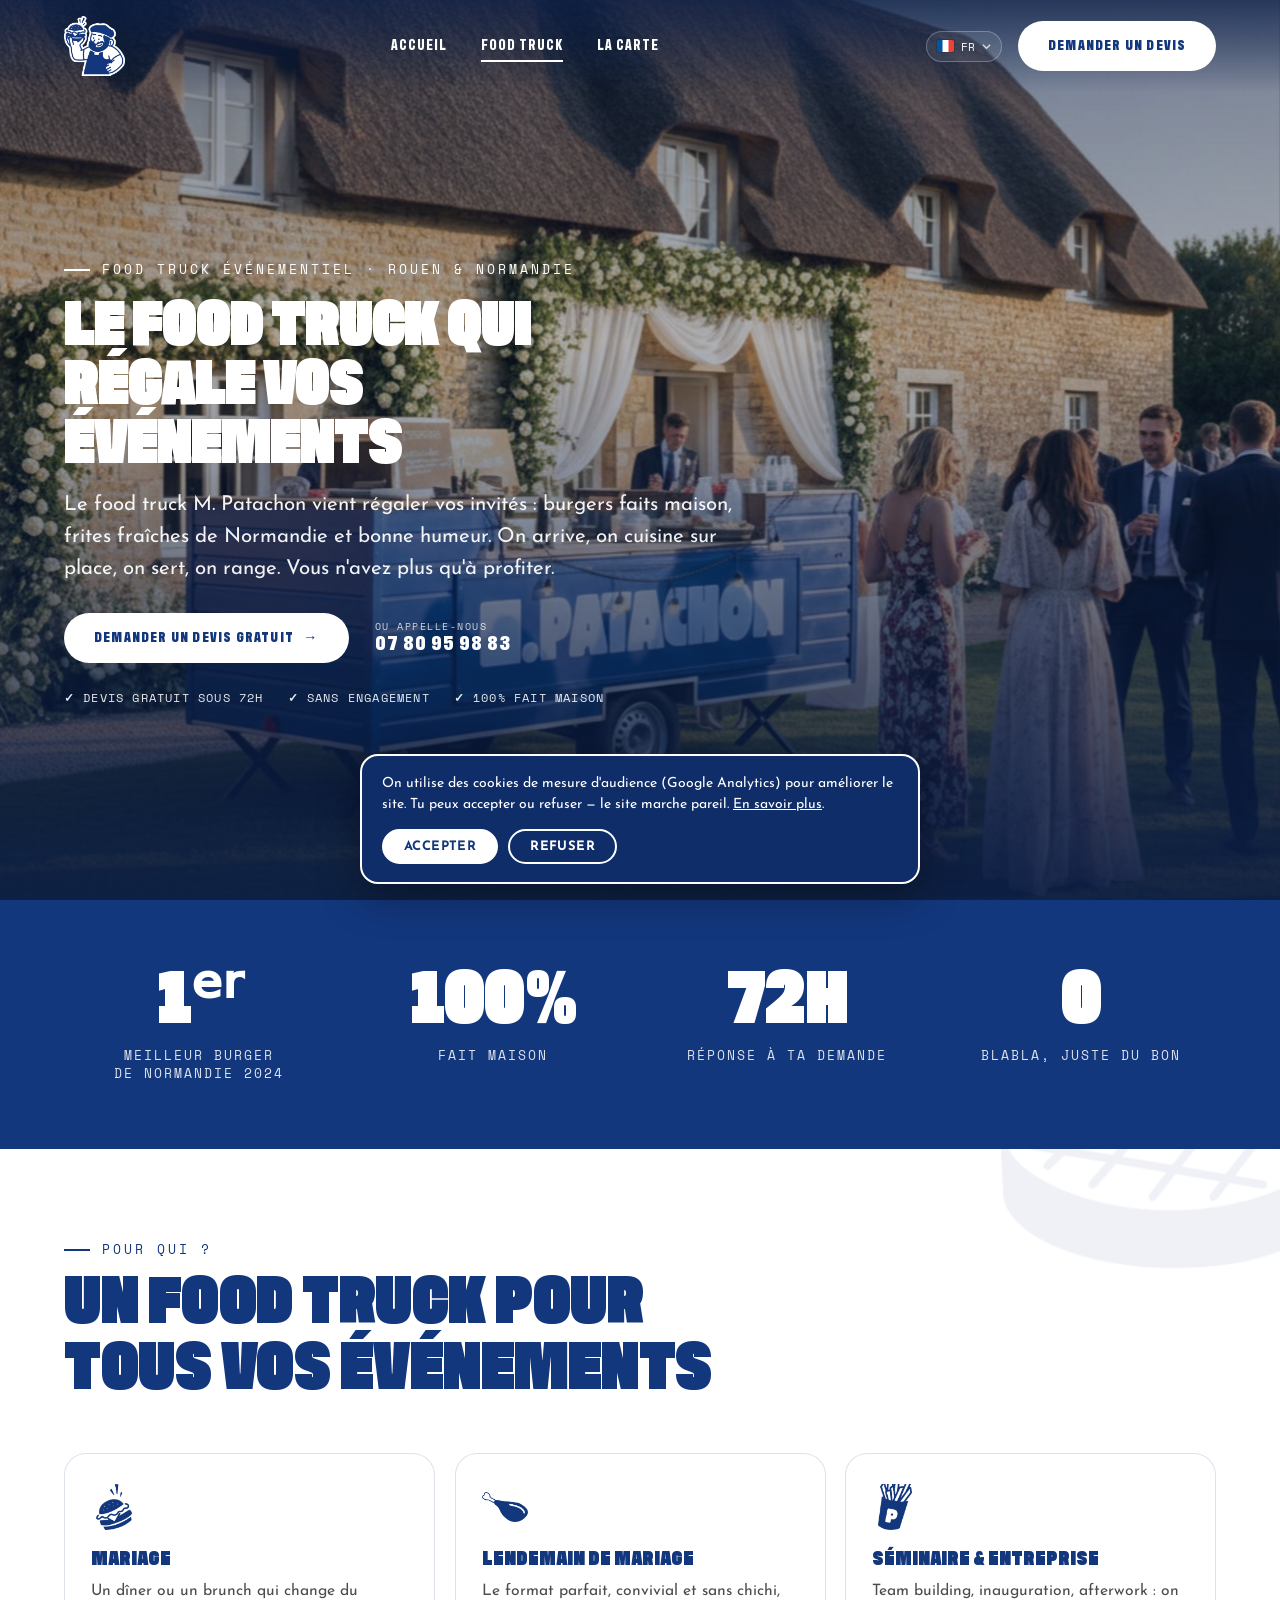
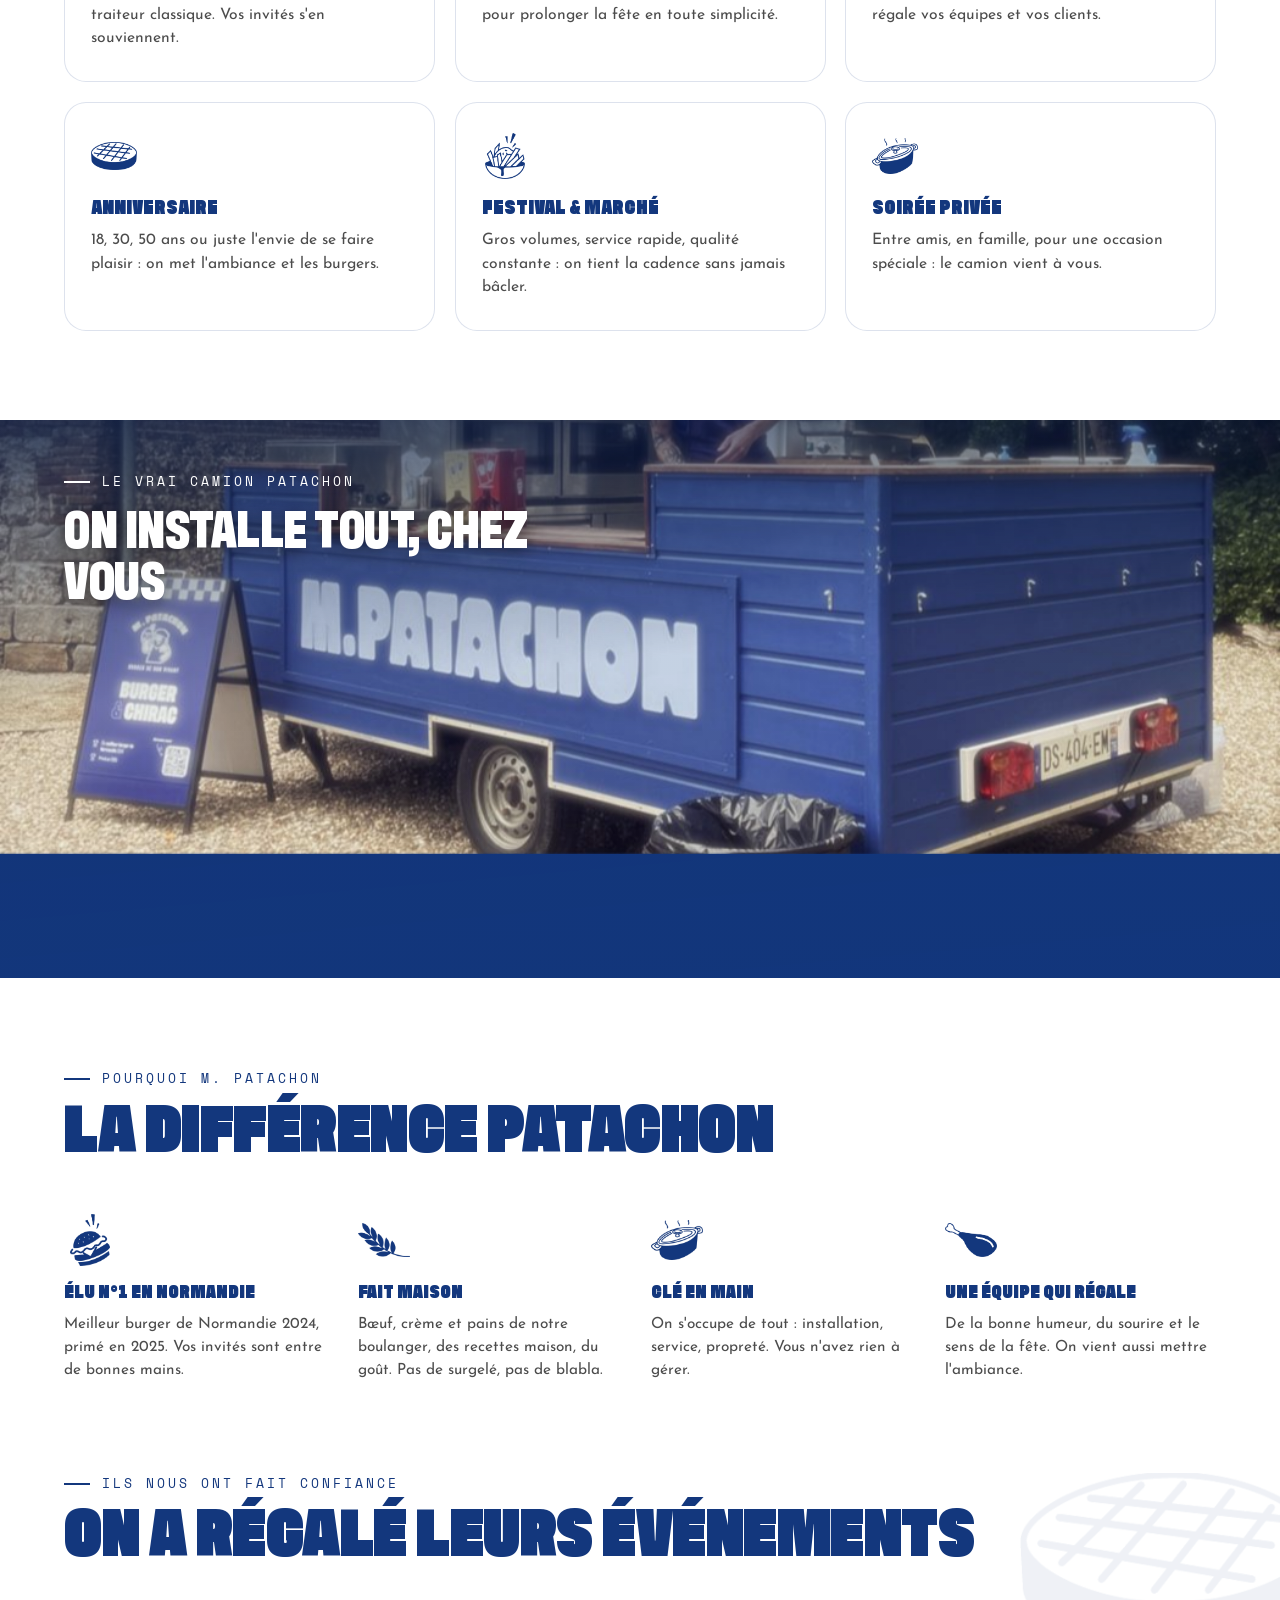
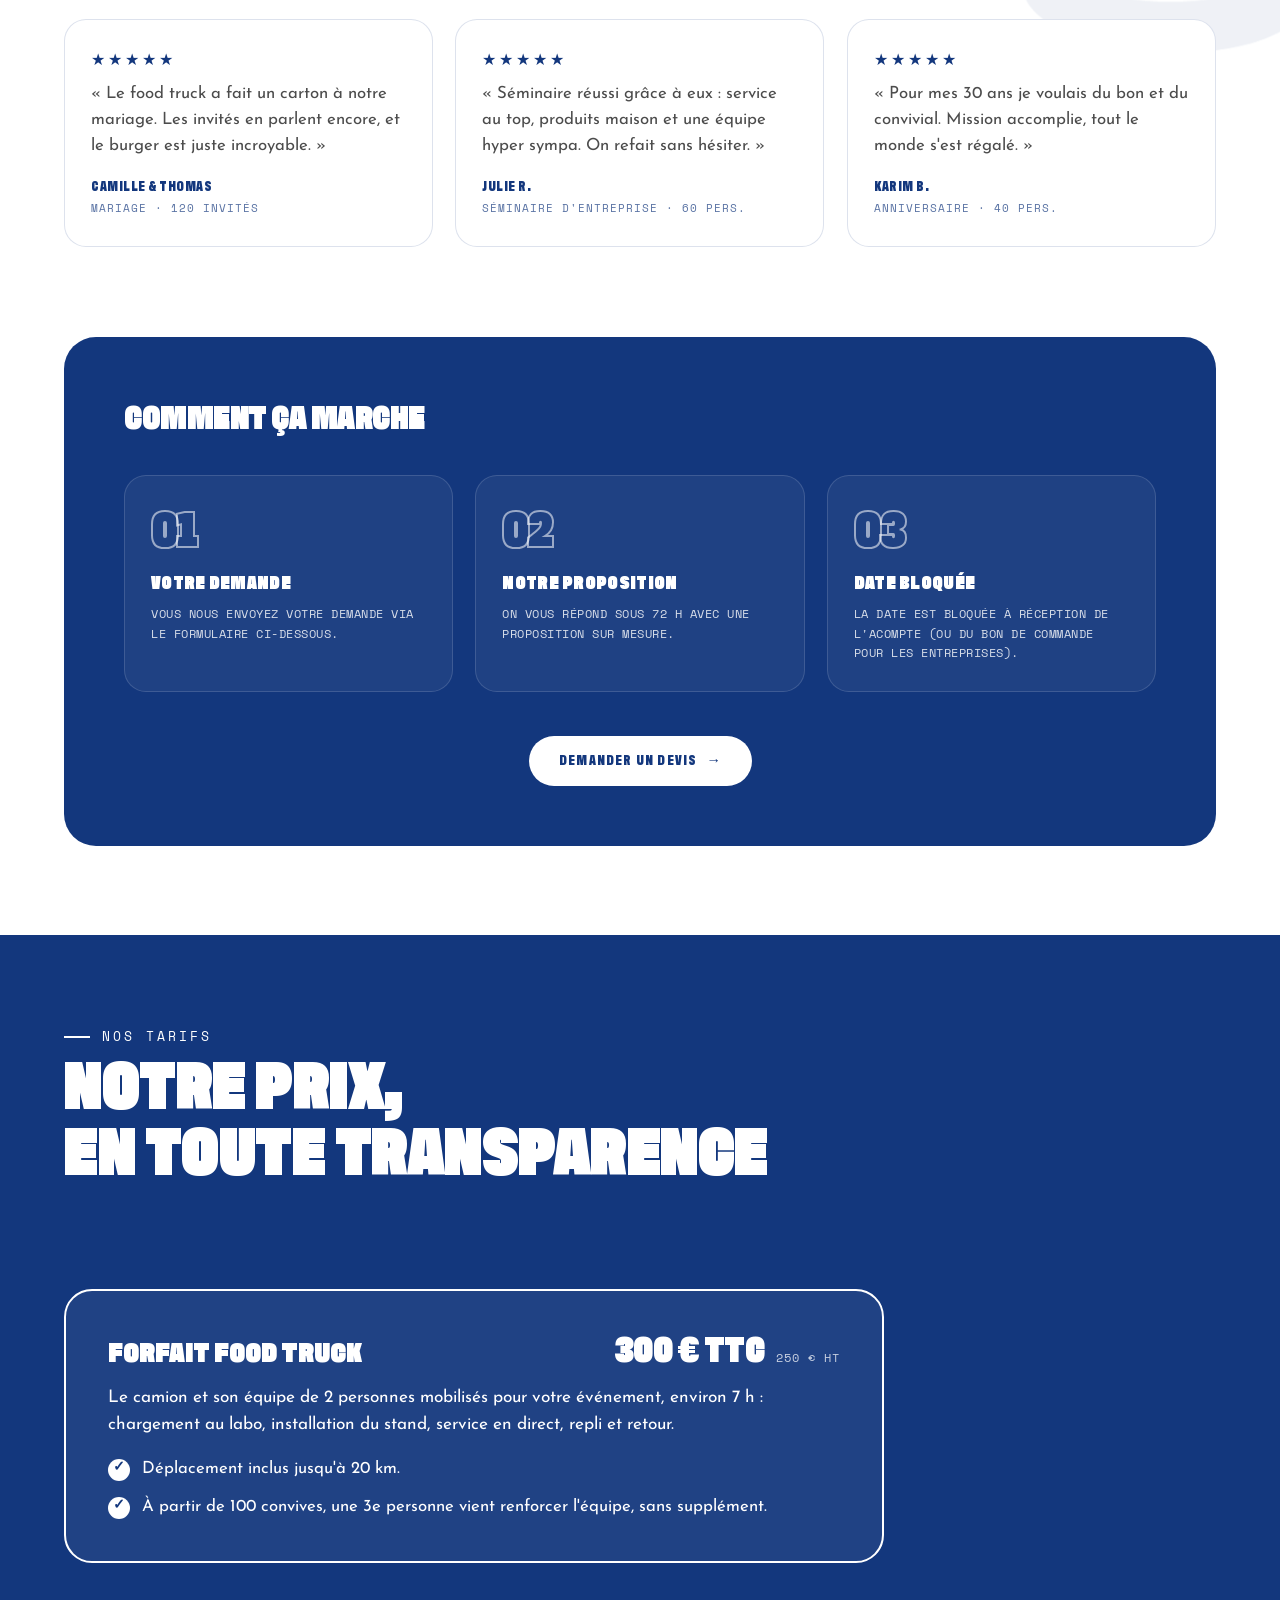
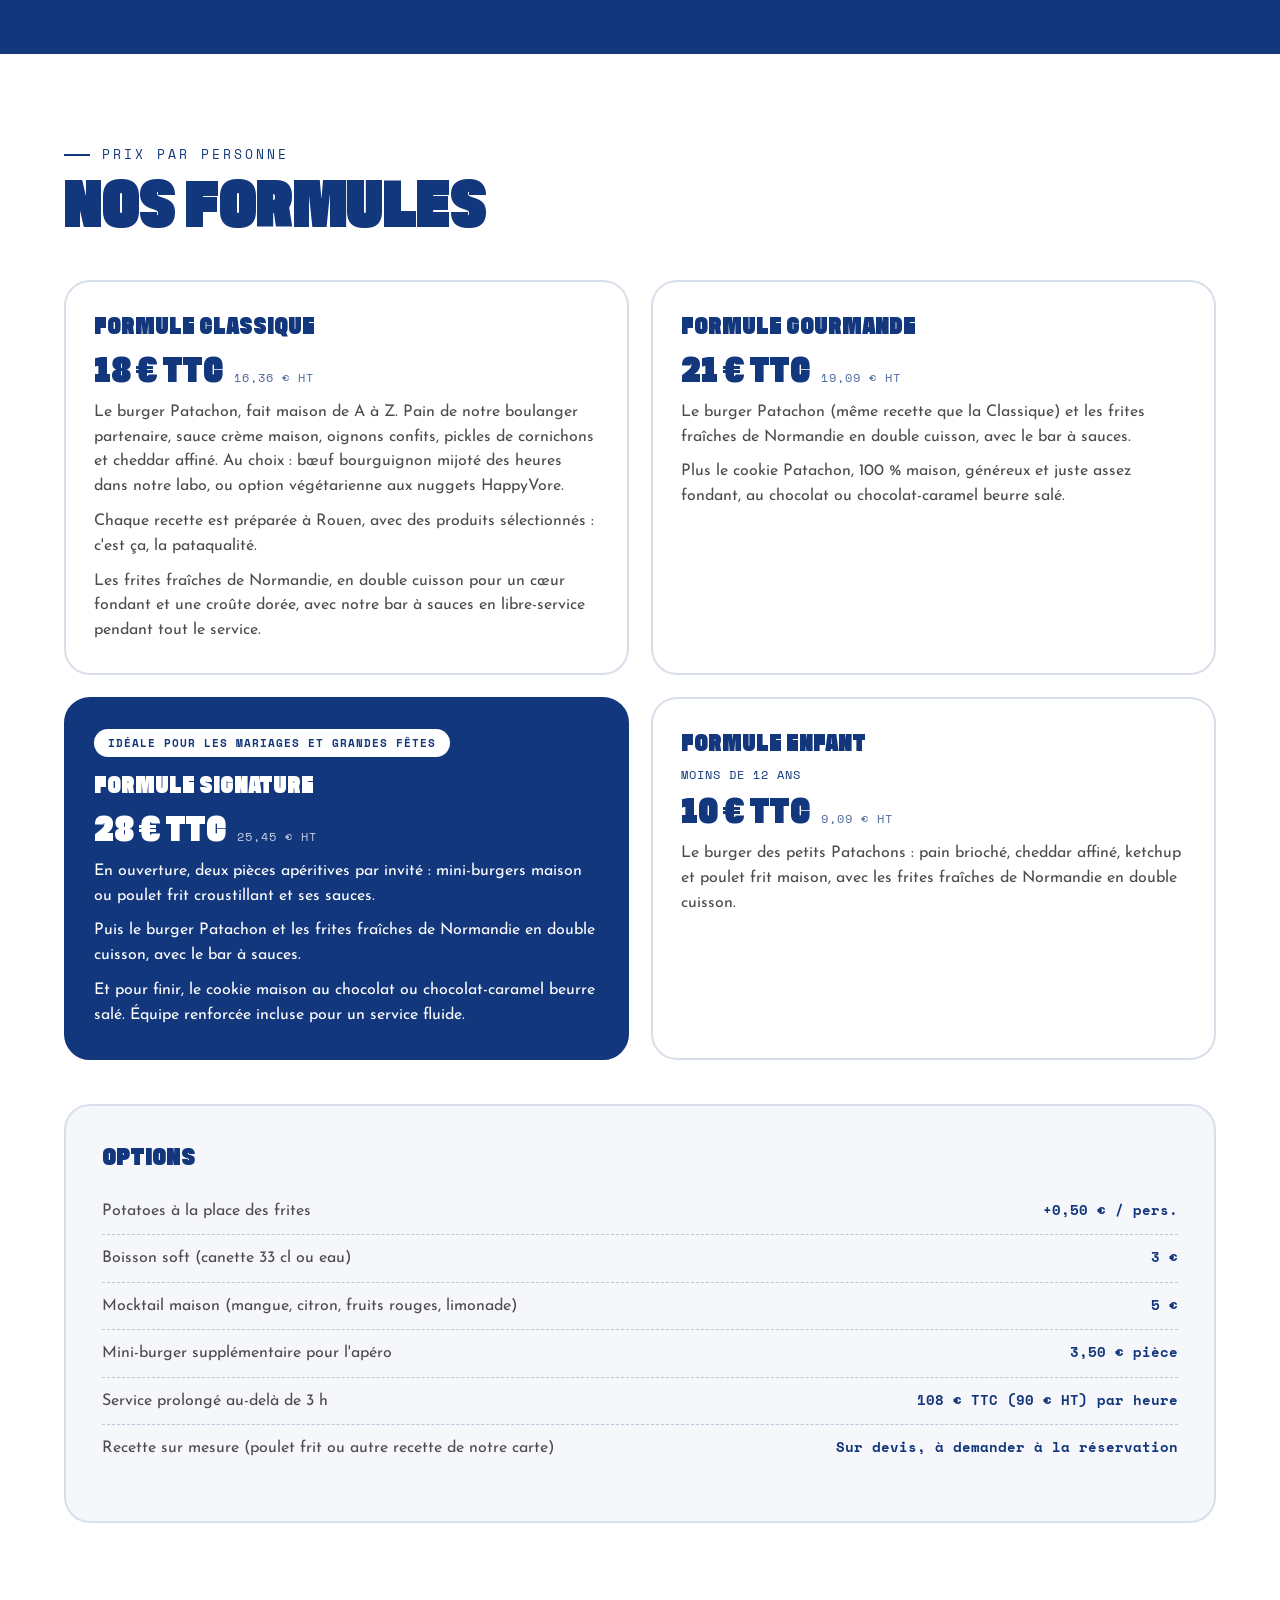
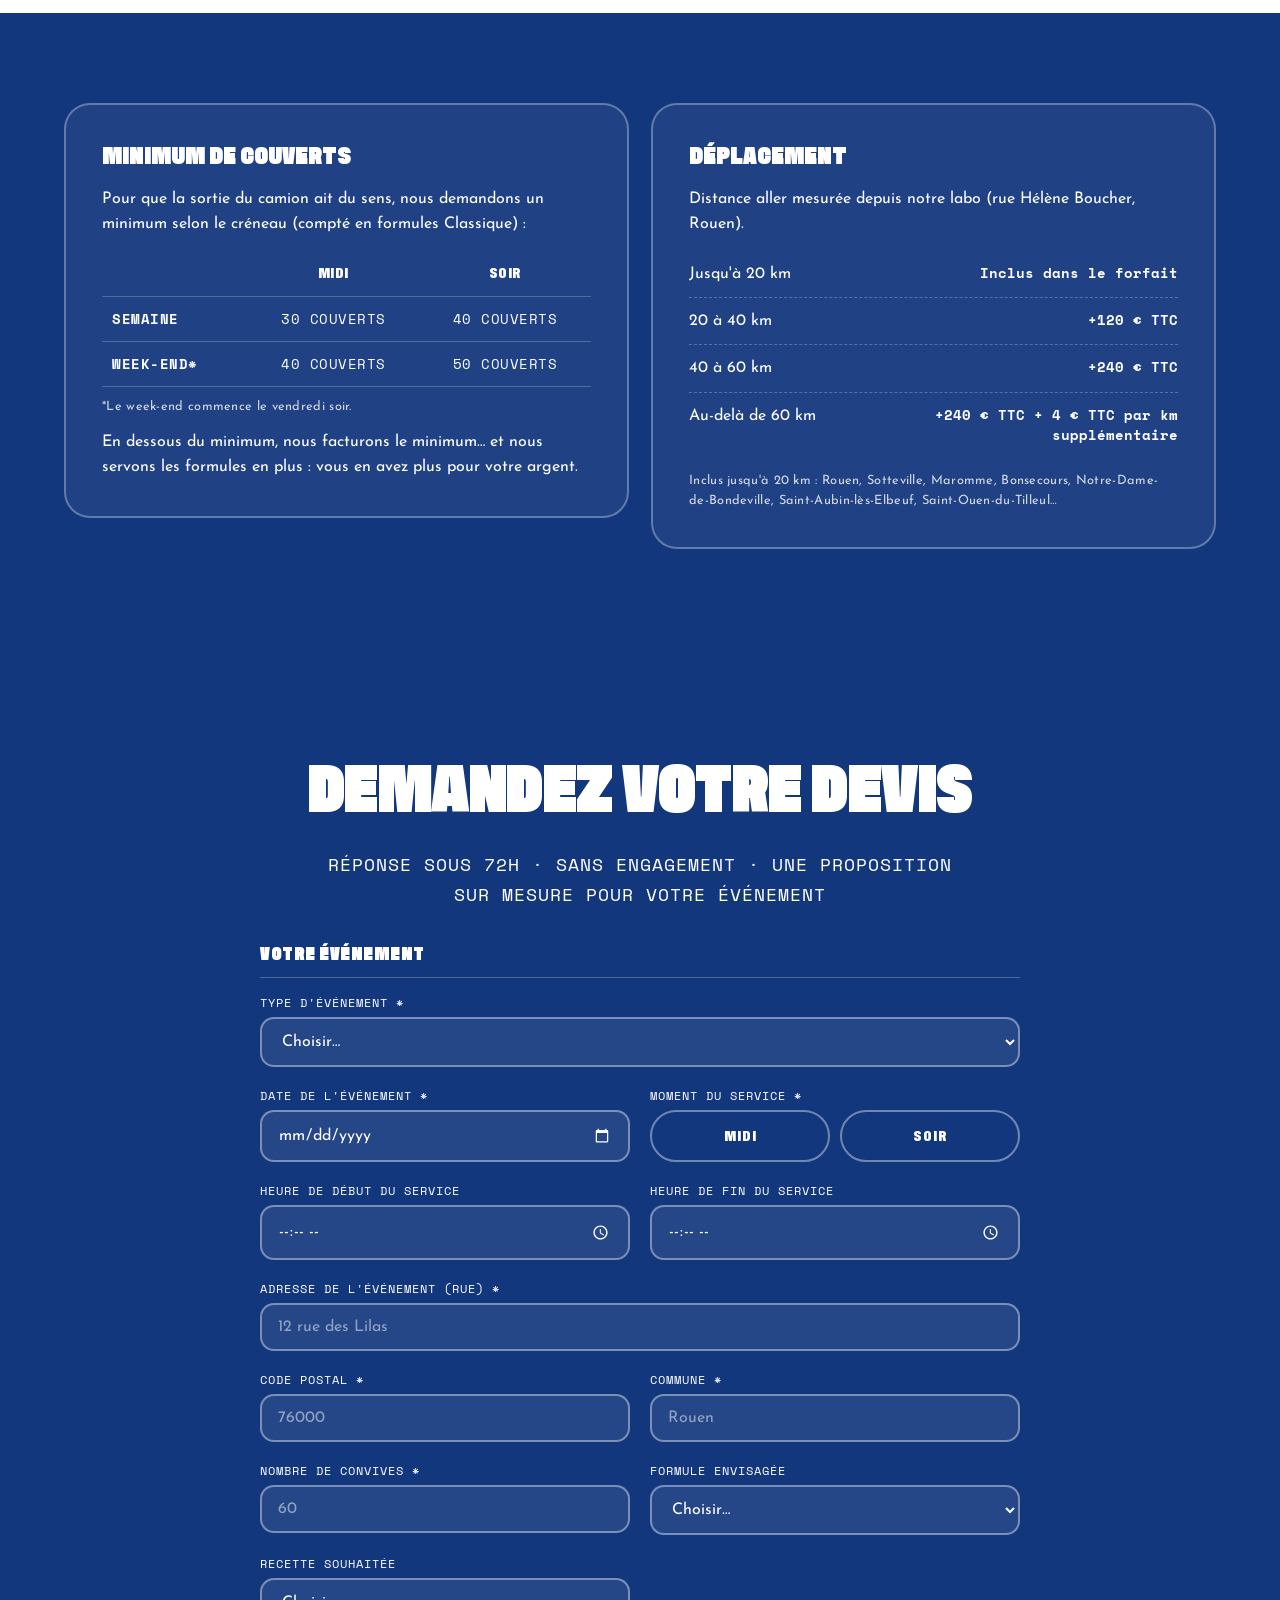
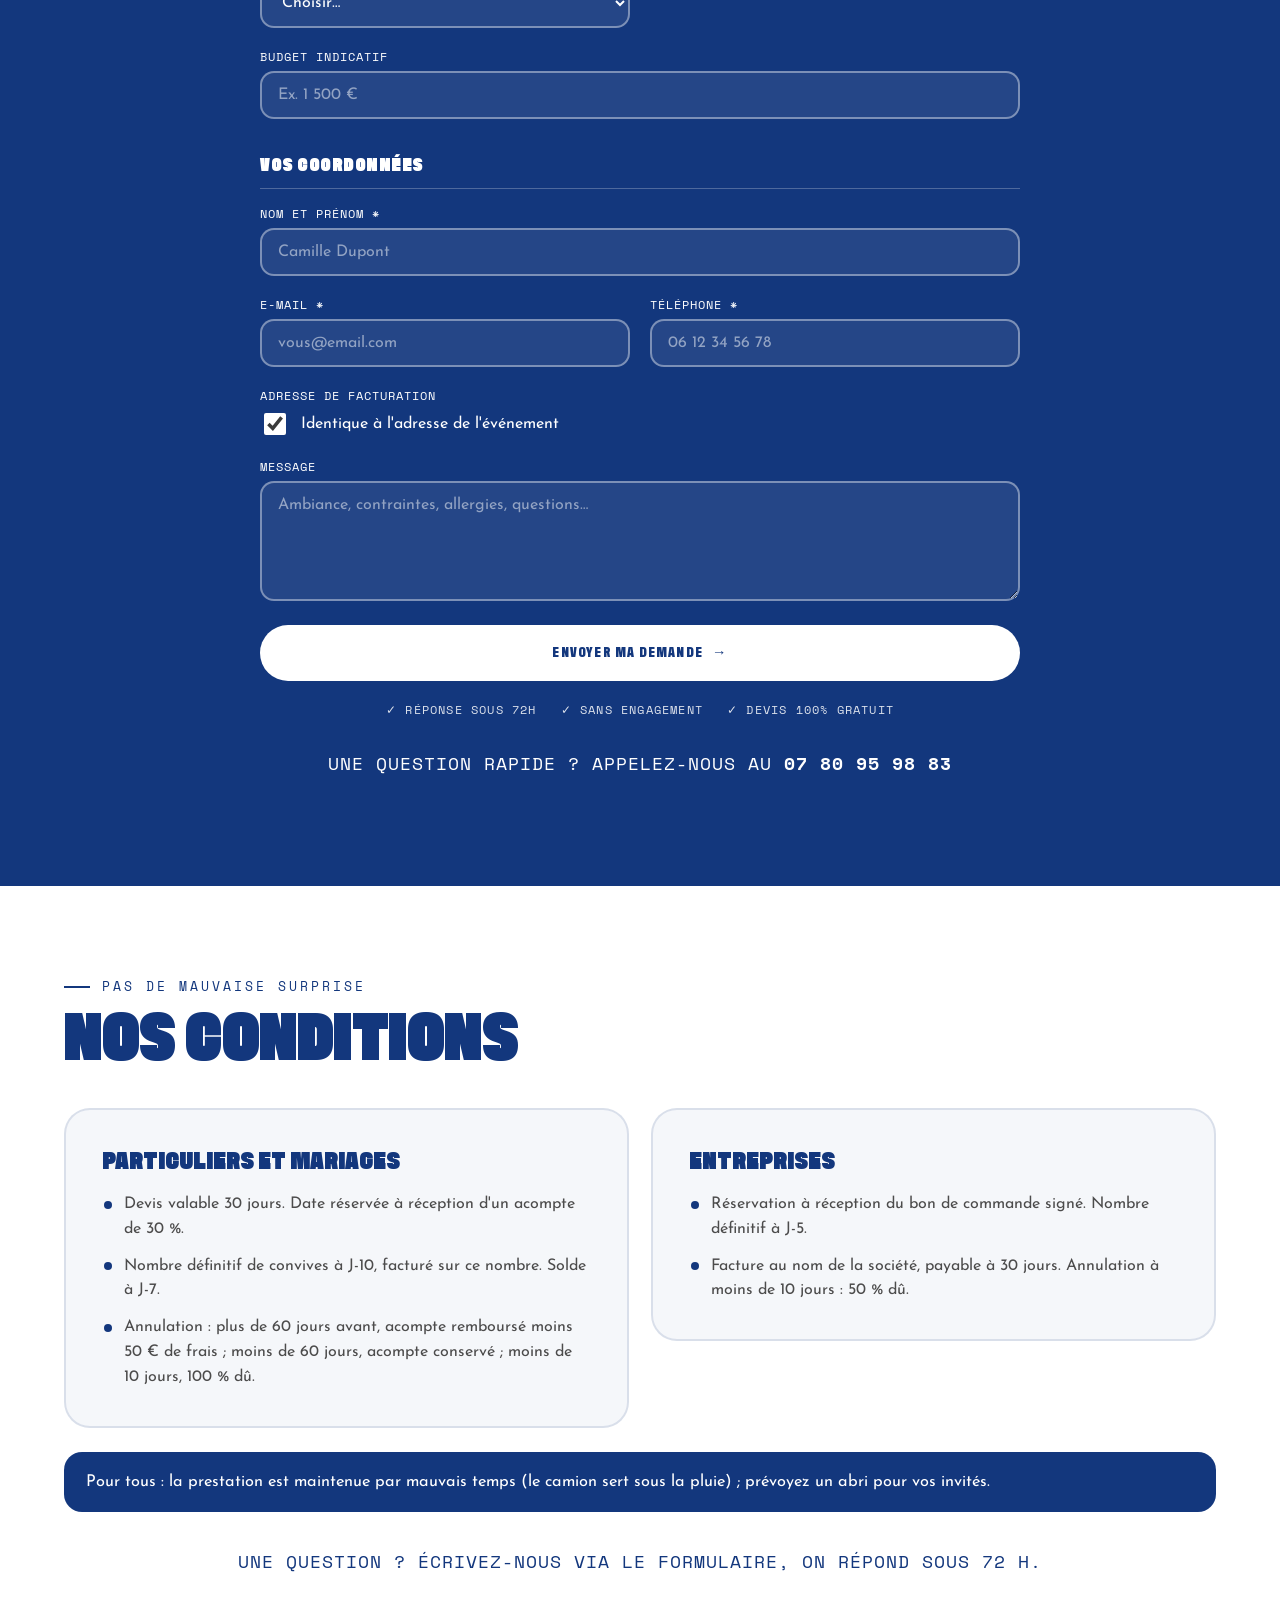
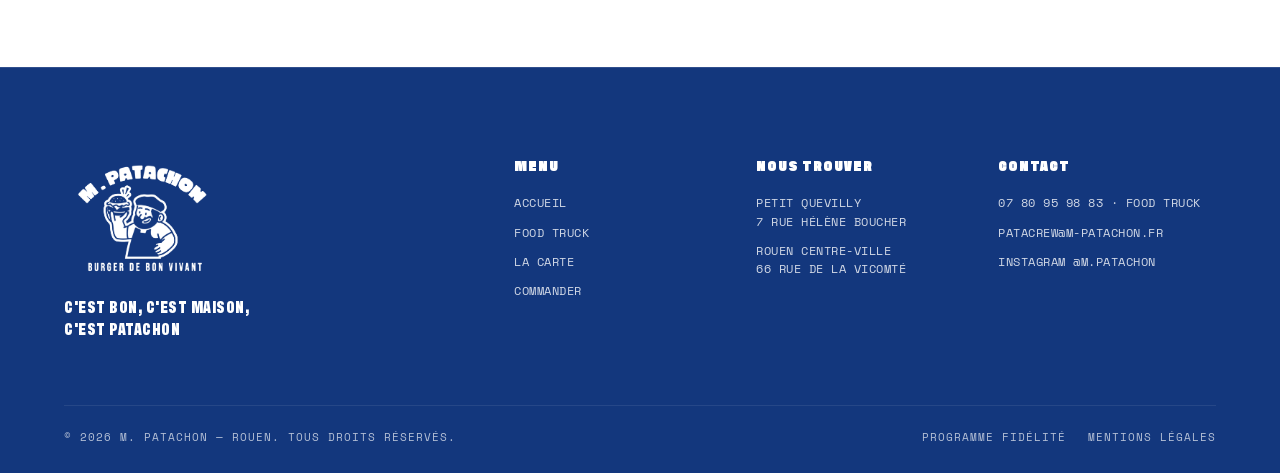
==== commit 5aba9f68: "Page food truck : suppression de la section « Exemples de prix » Co-Authored-By: Claude Opus 5.5 <no" ====
--- a/food-truck.html
+++ b/food-truck.html
@@ -14,7 +14,7 @@
   <meta property="og:image" content="https://m-patachon.fr/assets/photos/ft-scene.jpg">
   <meta property="og:locale" content="fr_FR">
   <link rel="preload" as="image" href="assets/photos/ft-scene.jpg" fetchpriority="high">
-  <link rel="stylesheet" href="styles.css?v=14">
+  <link rel="stylesheet" href="styles.css?v=15">
 </head>
 <body class="home ftpage">
 
@@ -288,43 +288,6 @@
       </div>
     </section>
 
-    <!-- ============ EXEMPLES DE PRIX ============ -->
-    <section class="section section--white">
-      <div class="container">
-        <p class="eyebrow" data-reveal>Pour vous faire une idée</p>
-        <h2 class="title-lg" data-reveal style="--i:1;color:var(--marine)">Exemples de prix</h2>
-        <div class="ftp-examples">
-          <div class="ftp-example" data-reveal style="--i:0">
-            <h3>Déjeuner d'entreprise</h3>
-            <p class="ftp-example__ctx">40 personnes, en semaine, à Rouen</p>
-            <ul class="ftp-lines">
-              <li><span>Forfait</span><b>300 €</b></li>
-              <li><span>40 Classique</span><b>720 €</b></li>
-            </ul>
-            <p class="ftp-example__total"><strong>1 020 € TTC</strong><small>≈ 25,50 € / pers.</small></p>
-          </div>
-          <div class="ftp-example" data-reveal style="--i:1">
-            <h3>Anniversaire</h3>
-            <p class="ftp-example__ctx">60 personnes, un samedi soir, à Rouen</p>
-            <ul class="ftp-lines">
-              <li><span>Forfait</span><b>300 €</b></li>
-              <li><span>60 Classique</span><b>1 080 €</b></li>
-            </ul>
-            <p class="ftp-example__total"><strong>1 380 € TTC</strong><small>23 € / pers.</small></p>
-          </div>
-          <div class="ftp-example" data-reveal style="--i:2">
-            <h3>Mariage</h3>
-            <p class="ftp-example__ctx">100 invités, formule Signature, à moins de 20 km</p>
-            <ul class="ftp-lines">
-              <li><span>Forfait</span><b>300 €</b></li>
-              <li><span>100 Signature</span><b>2 800 €</b></li>
-            </ul>
-            <p class="ftp-example__total"><strong>3 100 € TTC</strong><small>31 € / pers., 3e équipier inclus</small></p>
-          </div>
-        </div>
-      </div>
-    </section>
-
     <!-- ============ FORMULAIRE DE DEVIS (canal de vente) ============ -->
     <section class="section section--marine" id="devis">
       <div class="container devis-wrap">
@@ -540,7 +503,7 @@
     <a href="#devis" class="btn btn--white sticky-cta__devis">Demander un devis <span class="arrow">→</span></a>
   </div>
 
-  <script src="i18n.js?v=14"></script>
+  <script src="i18n.js?v=15"></script>
   <script src="script.js?v=15"></script>
 </body>
 </html>
--- a/styles.css
+++ b/styles.css
@@ -1506,16 +1506,6 @@
 .ftp-table thead th { font-family: var(--font-title); font-weight: 800; font-size: 1rem; }
 .ftp-table tbody th { text-align: left; font-weight: 700; }
 
-/* Exemples */
-.ftp-examples { display: grid; grid-template-columns: repeat(3, 1fr); gap: 22px; margin-top: 40px; }
-.ftp-example { border: 2px solid var(--marine); border-radius: 26px; padding: 28px 24px; display: flex; flex-direction: column; }
-.ftp-example h3 { font-family: var(--font-title); font-weight: 900; text-transform: uppercase; color: var(--marine); font-size: 1.25rem; margin: 0 0 6px; }
-.ftp-example__ctx { font-family: var(--font-mono); text-transform: uppercase; letter-spacing: .5px; font-size: .76rem; line-height: 1.5; margin: 0 0 12px; }
-.ftp-example .ftp-lines { margin-bottom: 12px; }
-.ftp-example__total { margin: auto 0 0; padding-top: 14px; border-top: 2px solid var(--marine); color: var(--marine); display: flex; flex-direction: column; gap: 4px; }
-.ftp-example__total strong { font-family: var(--font-huge); font-weight: 900; font-size: 1.8rem; line-height: 1; }
-.ftp-example__total small { font-family: var(--font-mono); text-transform: uppercase; letter-spacing: .5px; font-size: .74rem; }
-
 /* Conditions */
 .ftp-bullets { display: grid; gap: 12px; }
 .ftp-bullets li { position: relative; padding-left: 22px; font-family: var(--font-body); font-size: 1rem; line-height: 1.55; }
@@ -1547,7 +1537,7 @@
 .ftq-done[hidden] { display: none; }
 
 @media (max-width: 860px) {
-  .ftp-formules, .ftp-examples, .ftp-duo { grid-template-columns: 1fr; }
+  .ftp-formules, .ftp-duo { grid-template-columns: 1fr; }
   .ftp-lines li { flex-direction: column; gap: 2px; }
   .ftp-lines b { text-align: left; max-width: none; }
   .ftp-equation span { padding: 6px 12px; }
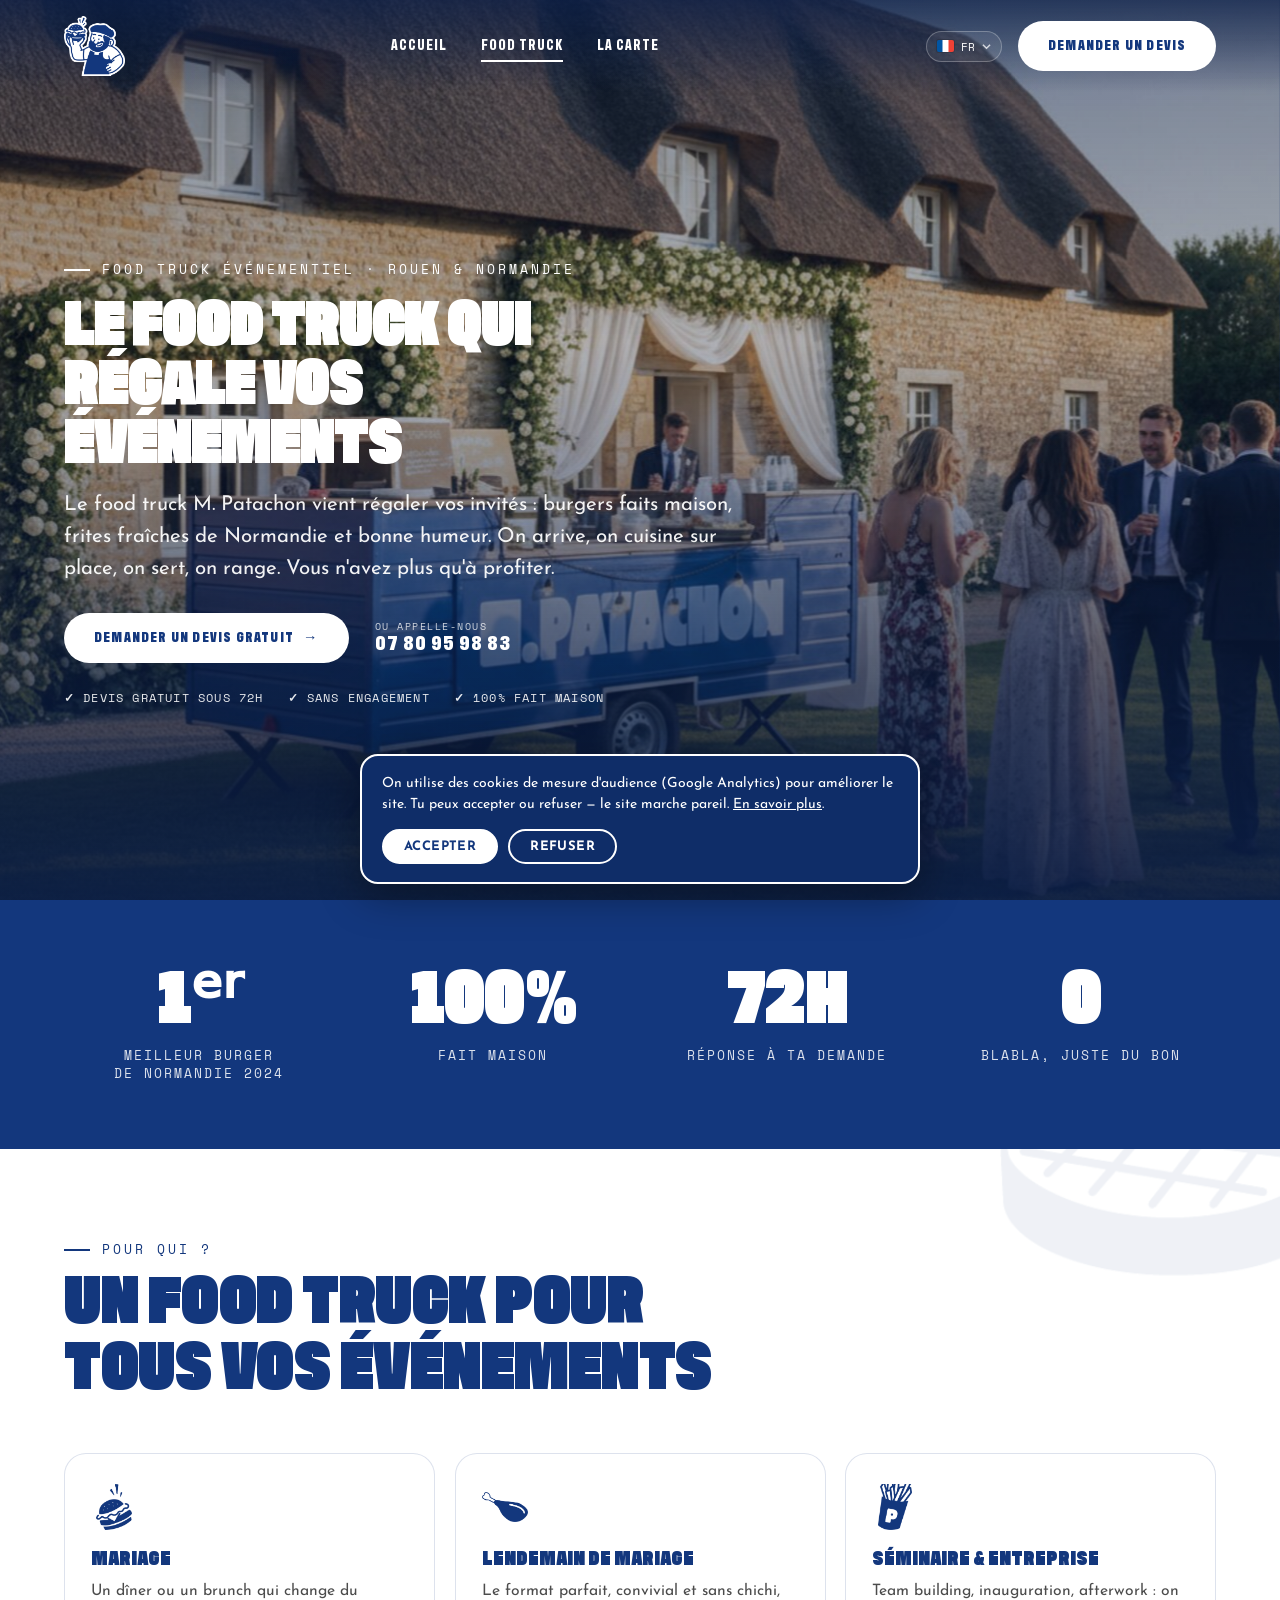
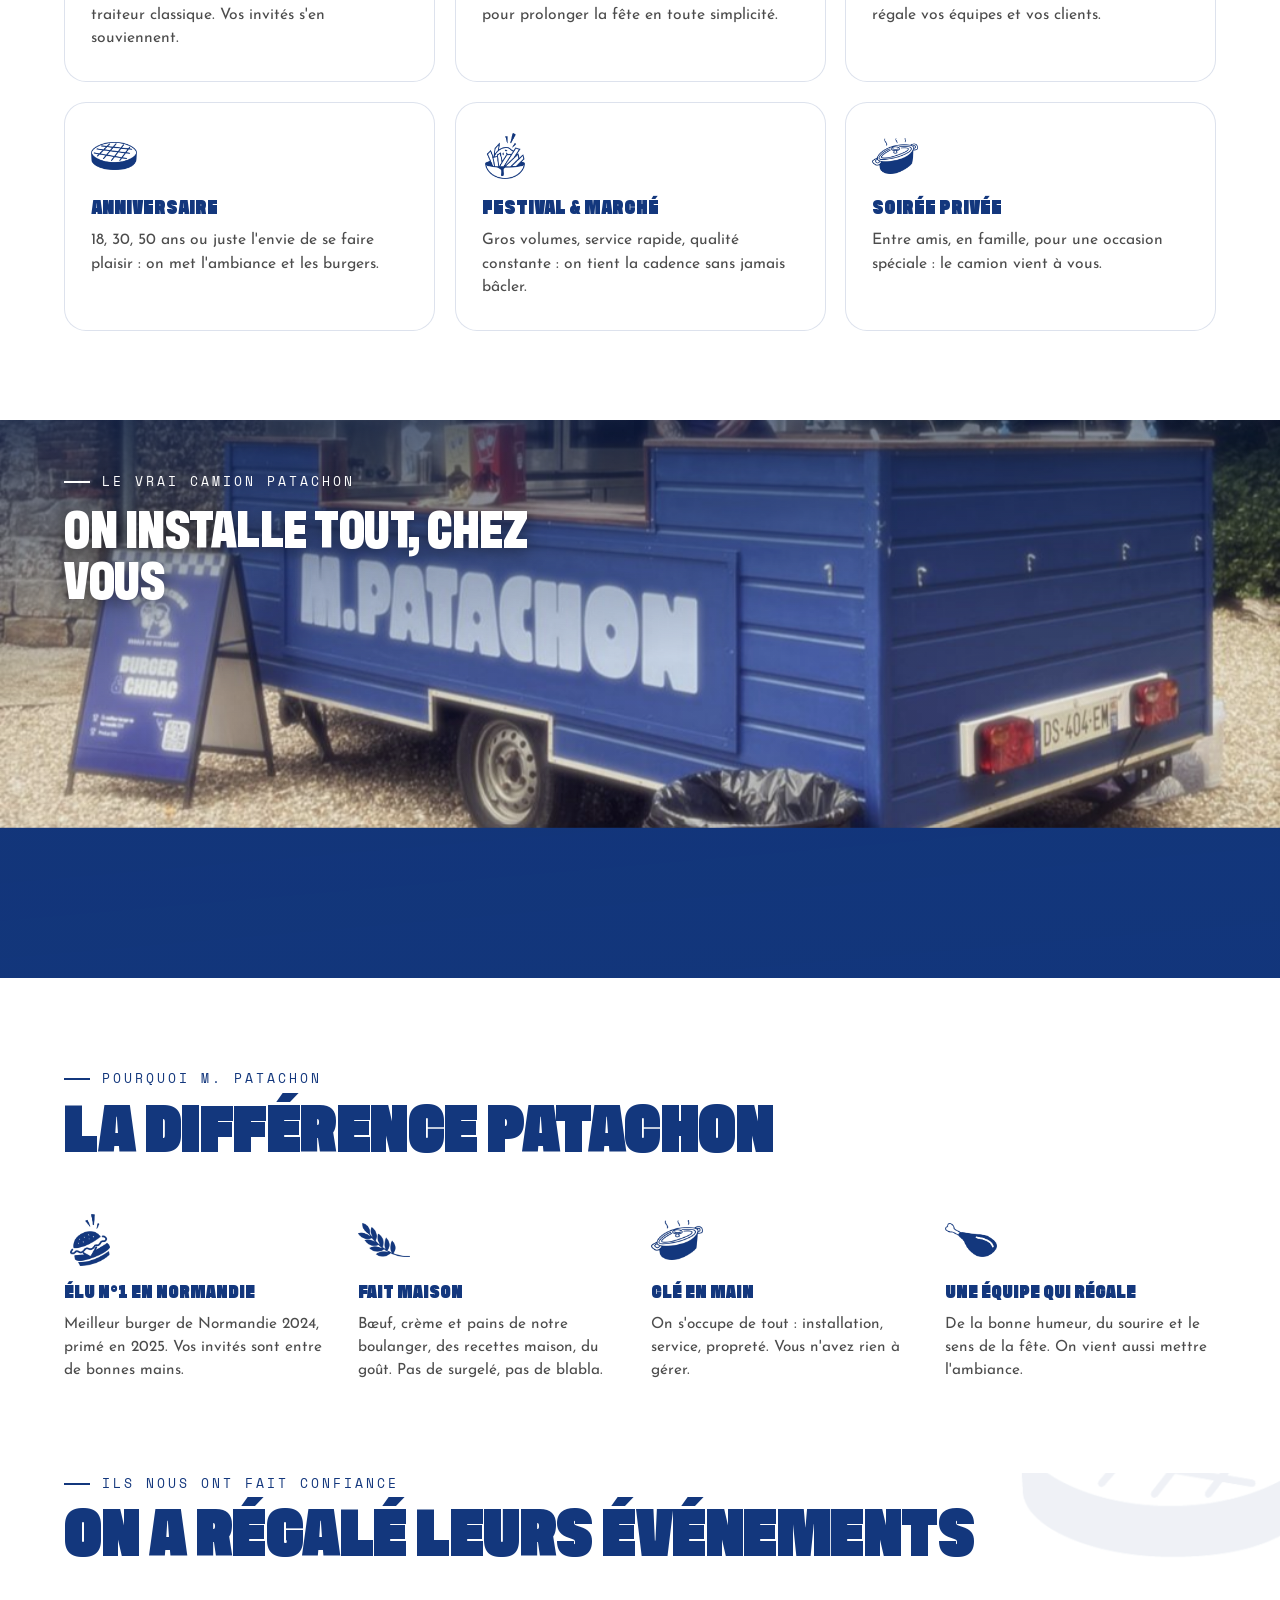
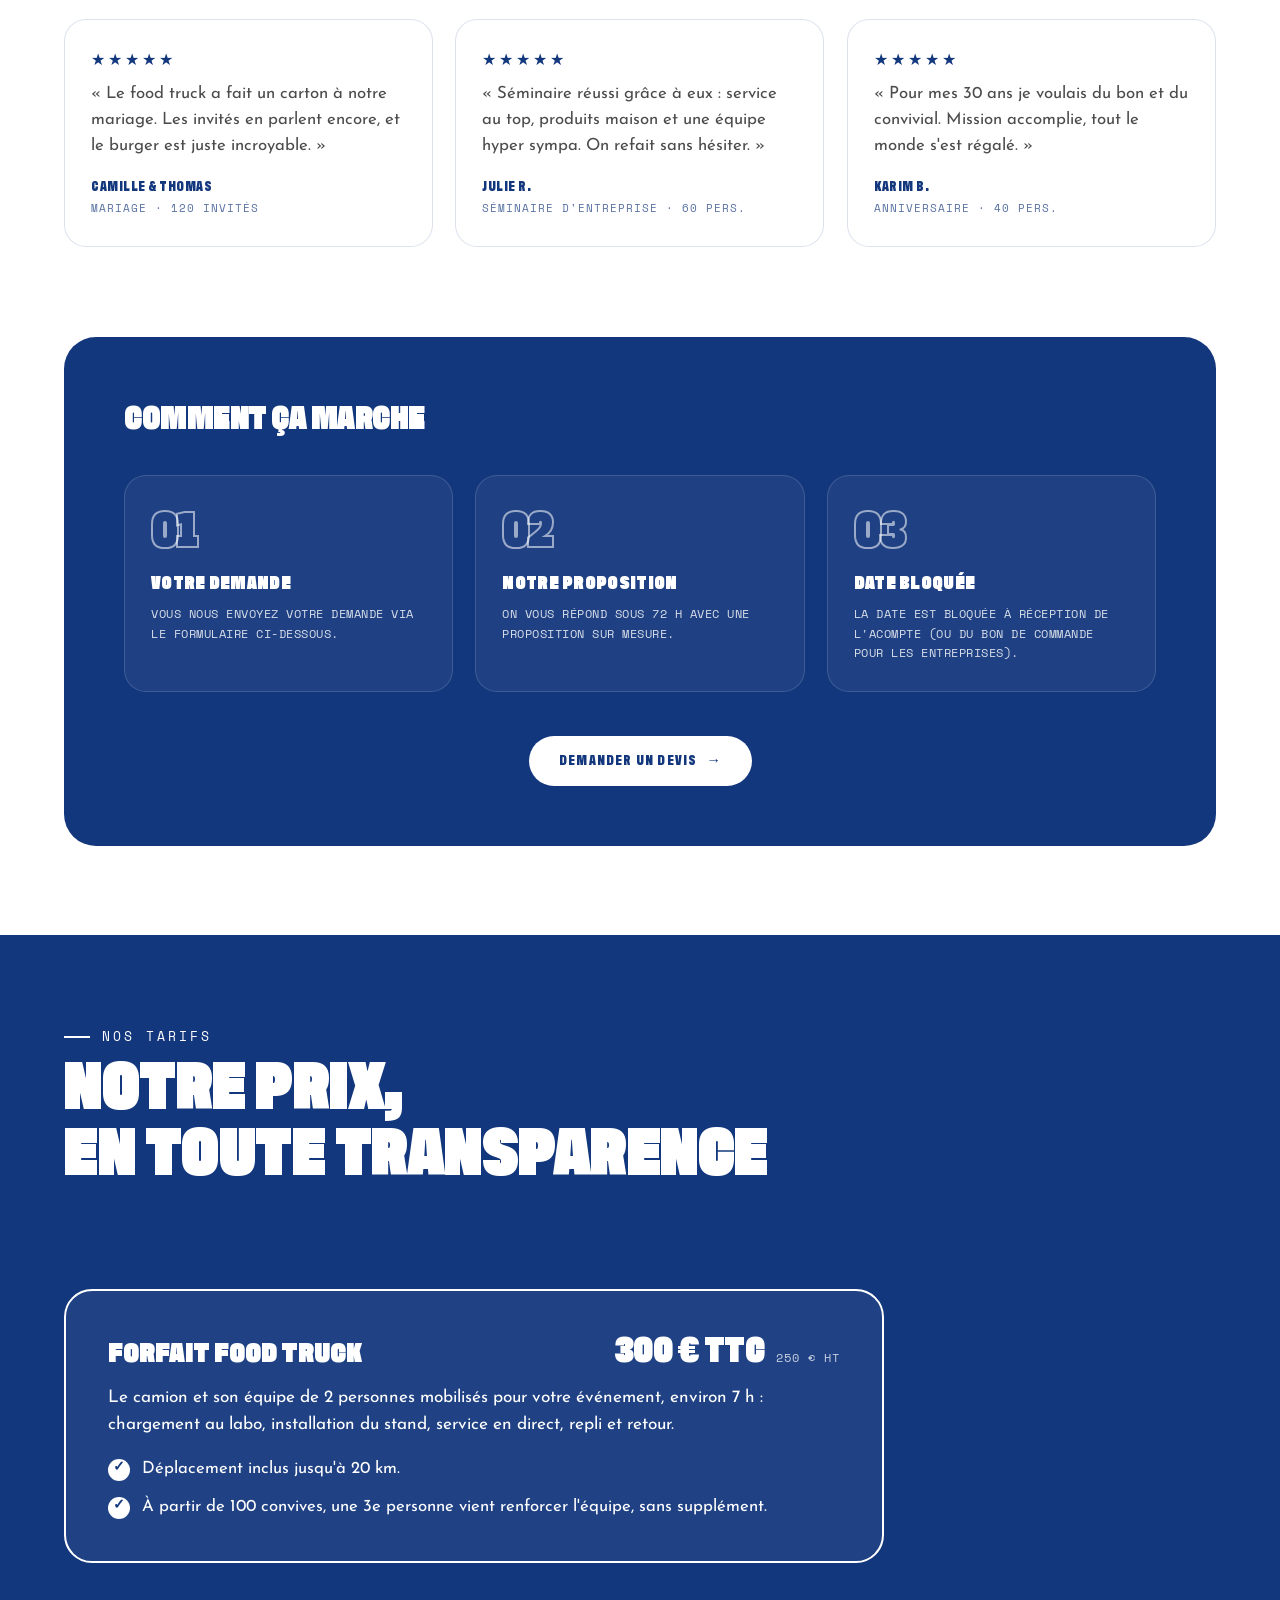
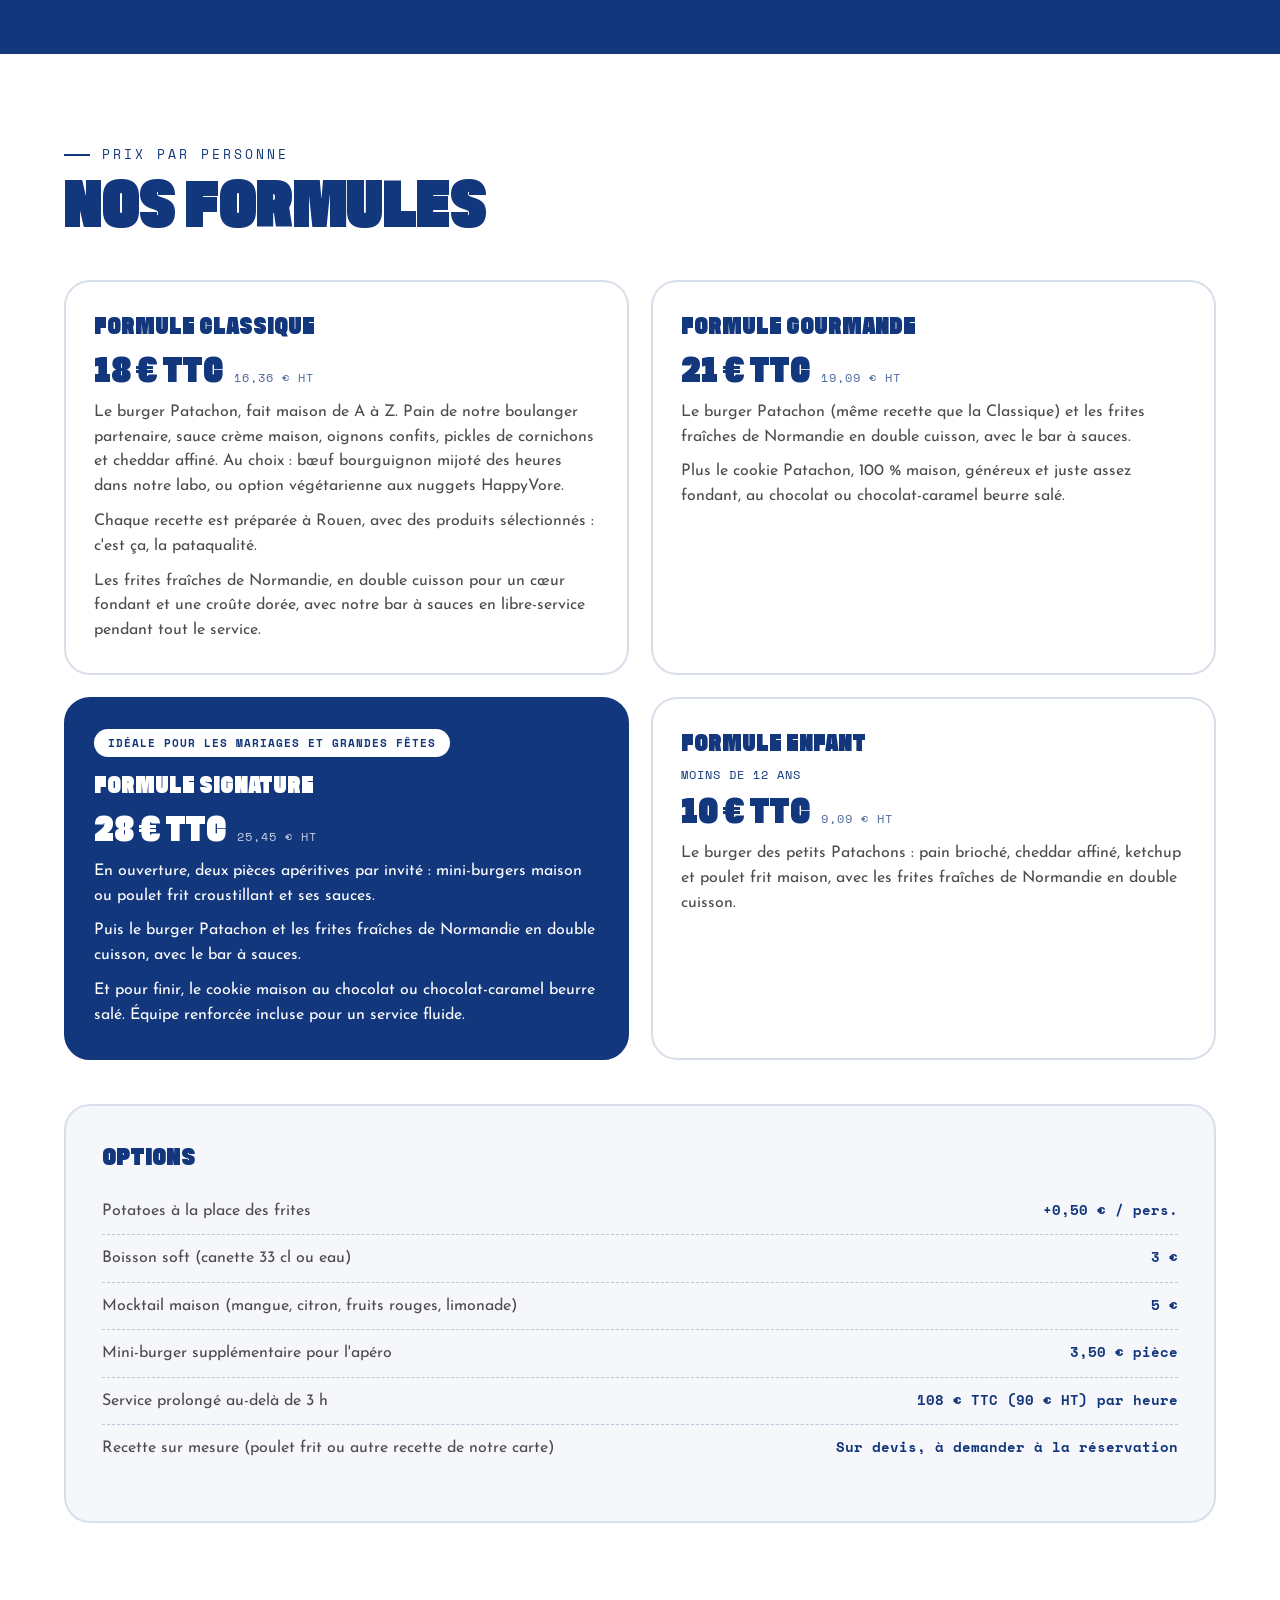
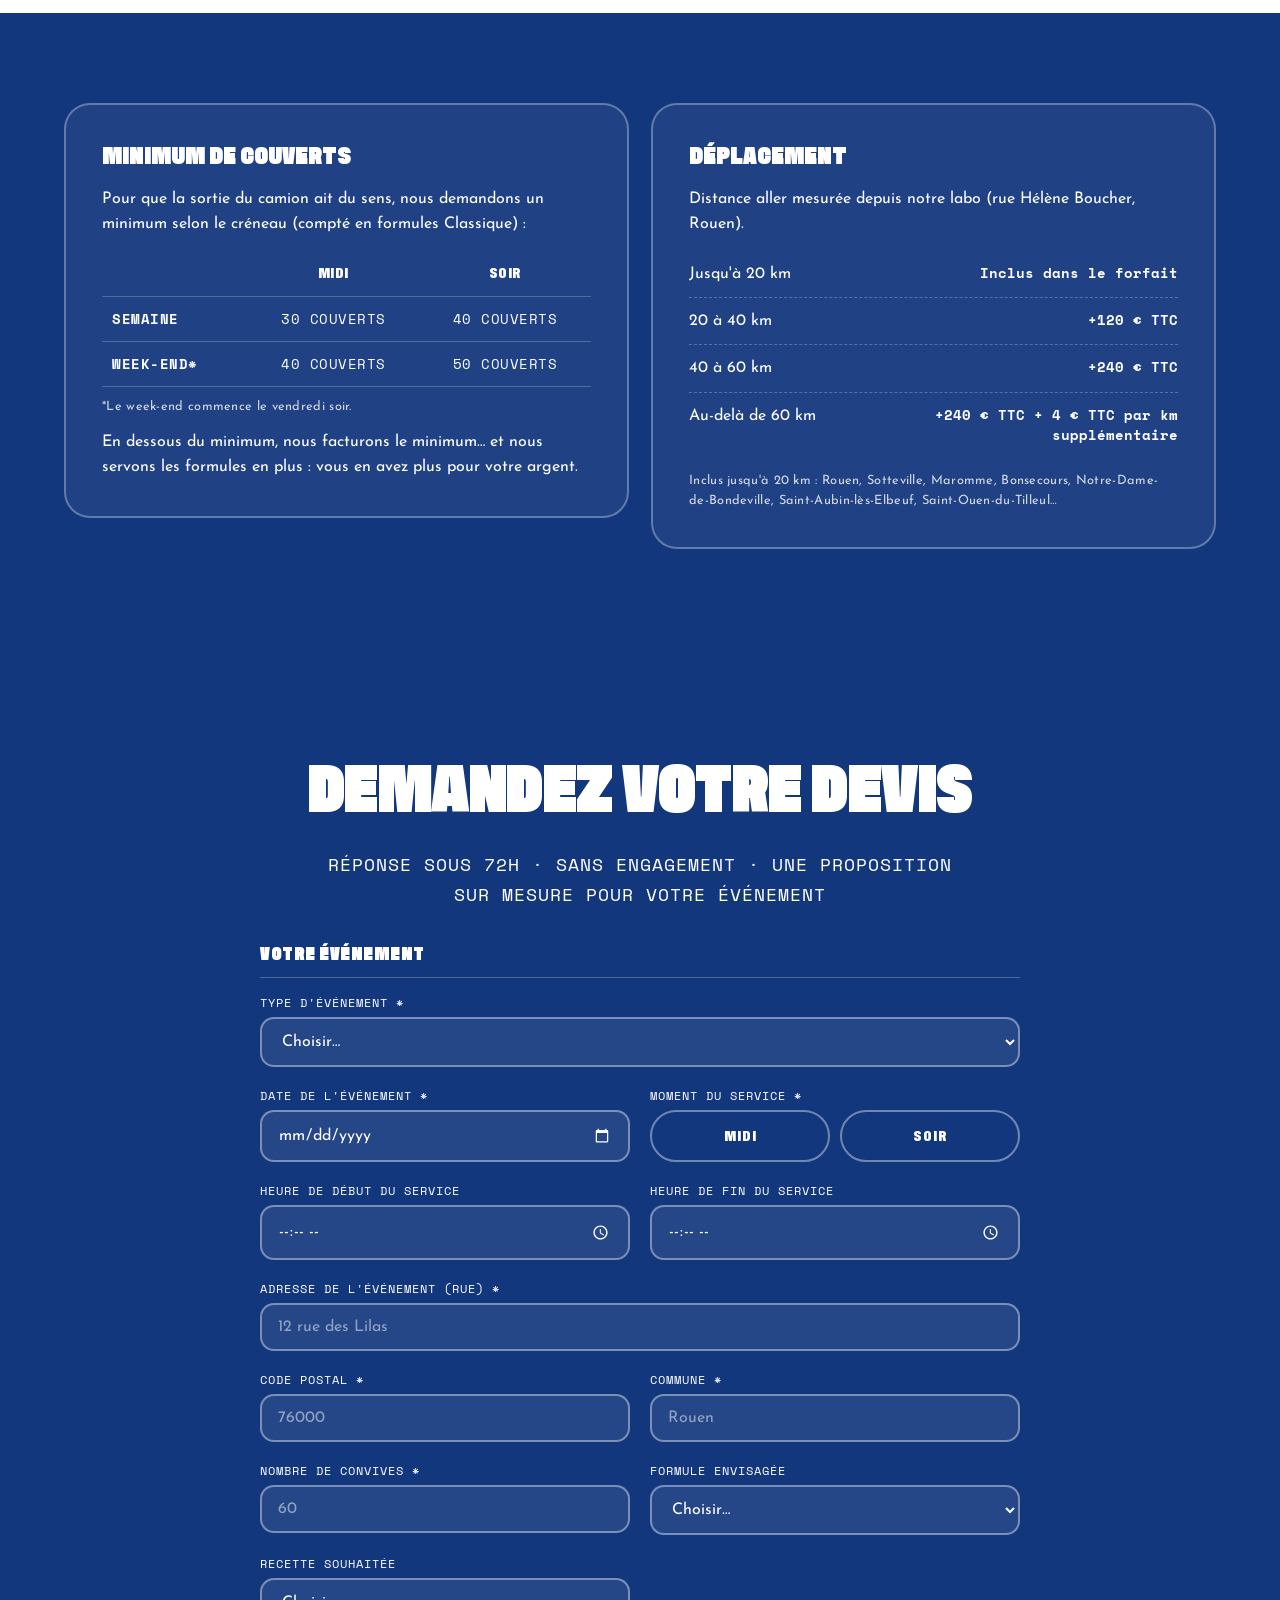
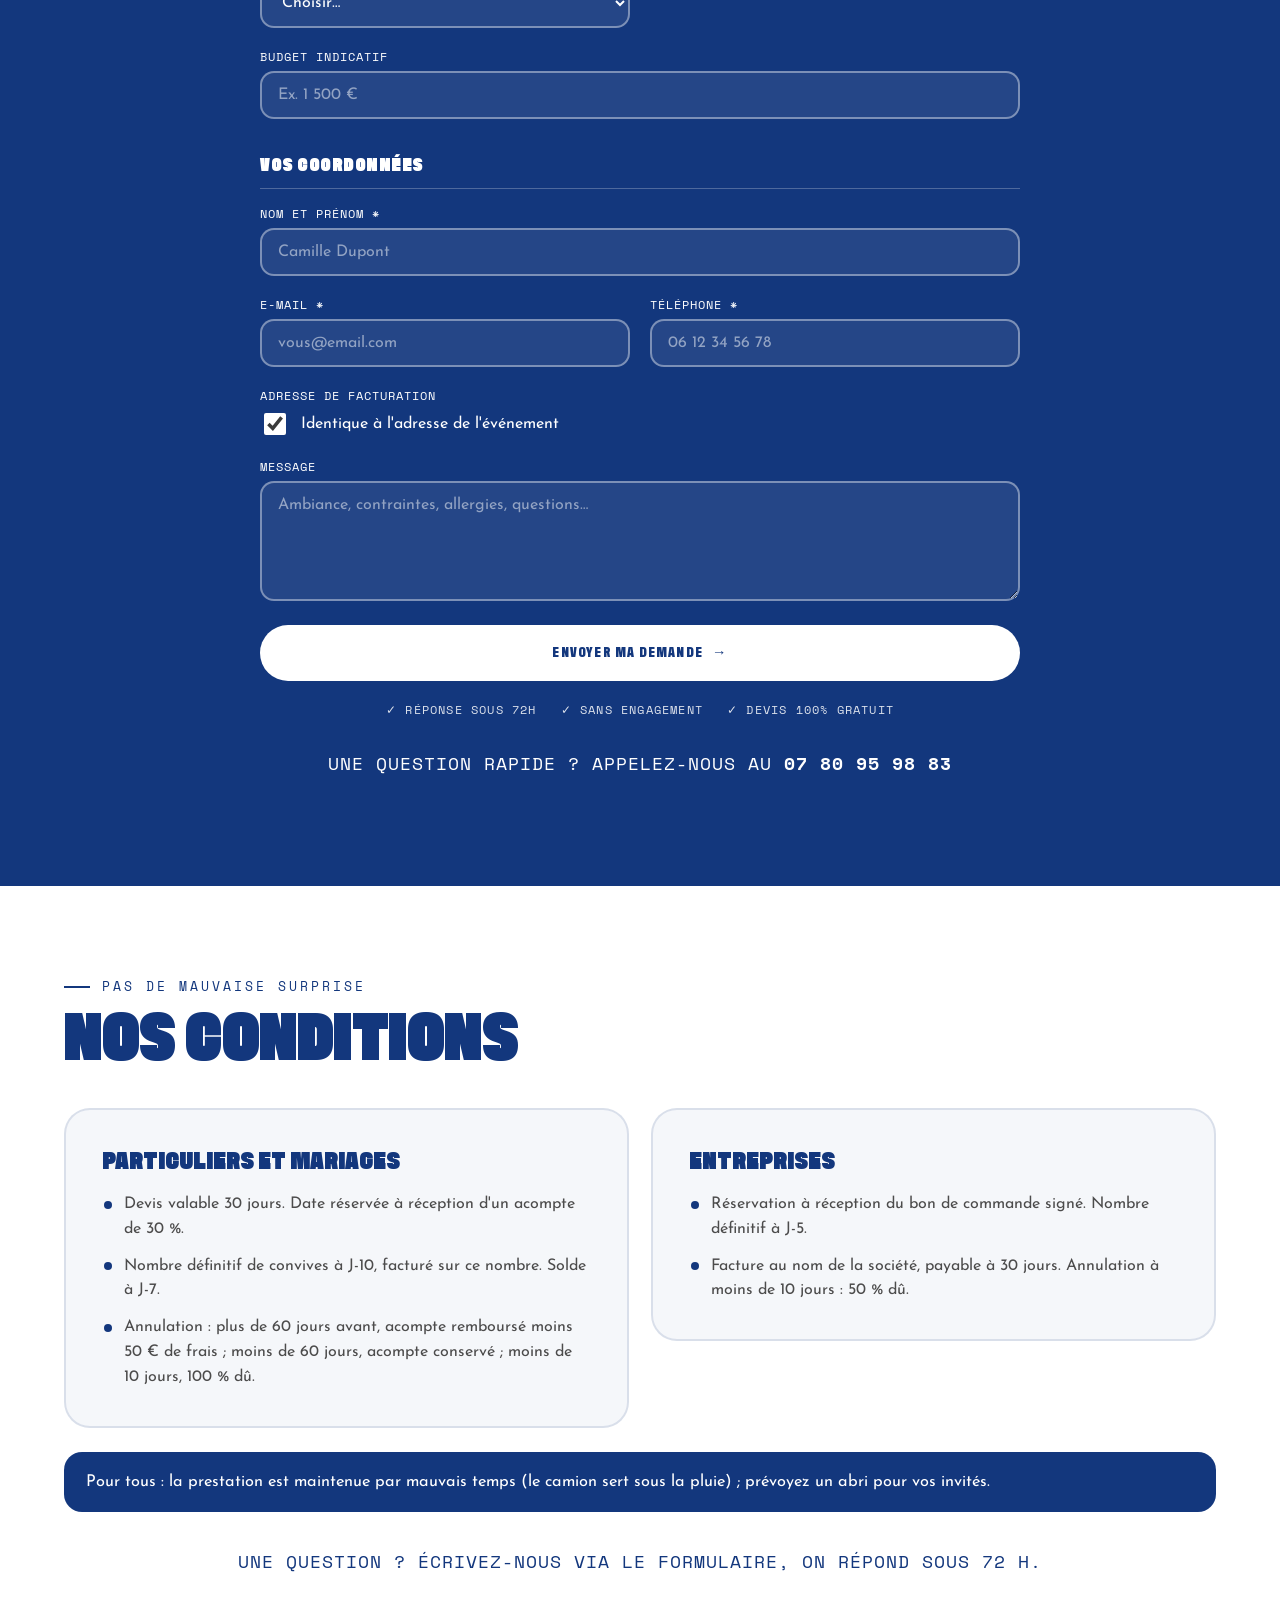
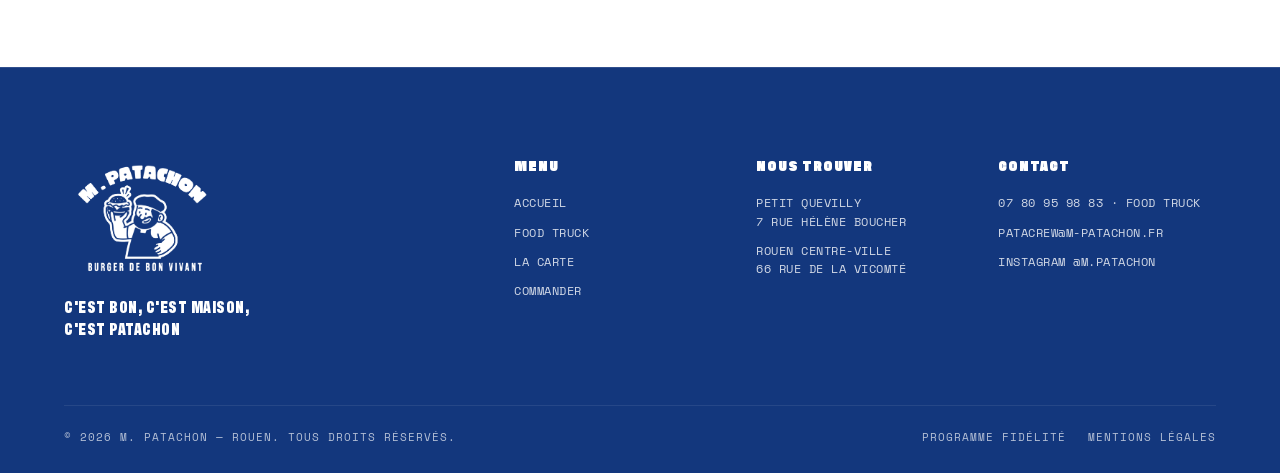
==== commit c2e68eb8: "Formulaire food truck : choix « Les deux (bœuf bourguignon et végétarien) » dans Recette souhaitée C" ====
--- a/food-truck.html
+++ b/food-truck.html
@@ -366,6 +366,7 @@
               <option value="">Choisir…</option>
               <option value="Bœuf bourguignon">Bœuf bourguignon</option>
               <option value="Végétarien">Végétarien</option>
+              <option value="Les deux (bœuf bourguignon et végétarien)">Les deux (bœuf bourguignon et végétarien)</option>
               <option value="Autre recette">Autre recette</option>
             </select>
           </div>
@@ -503,7 +504,7 @@
     <a href="#devis" class="btn btn--white sticky-cta__devis">Demander un devis <span class="arrow">→</span></a>
   </div>
 
-  <script src="i18n.js?v=15"></script>
+  <script src="i18n.js?v=16"></script>
   <script src="script.js?v=15"></script>
 </body>
 </html>
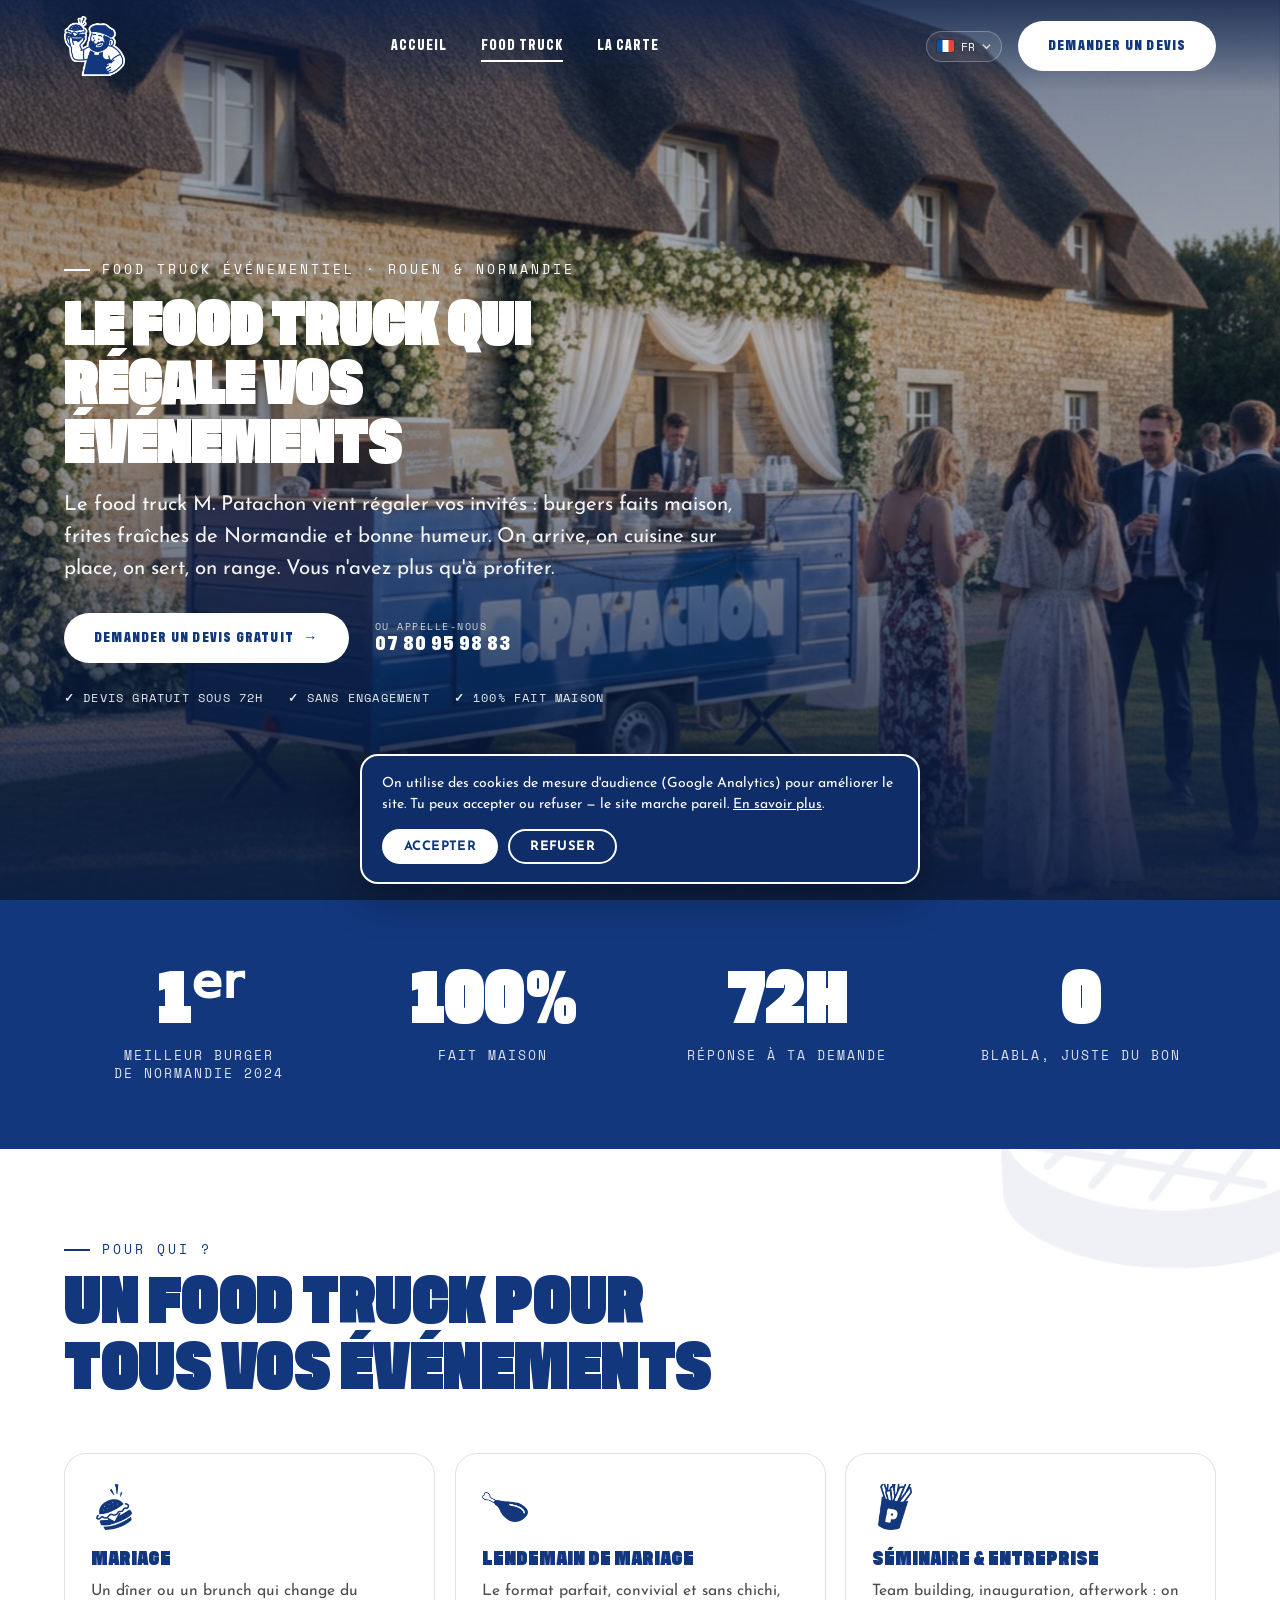
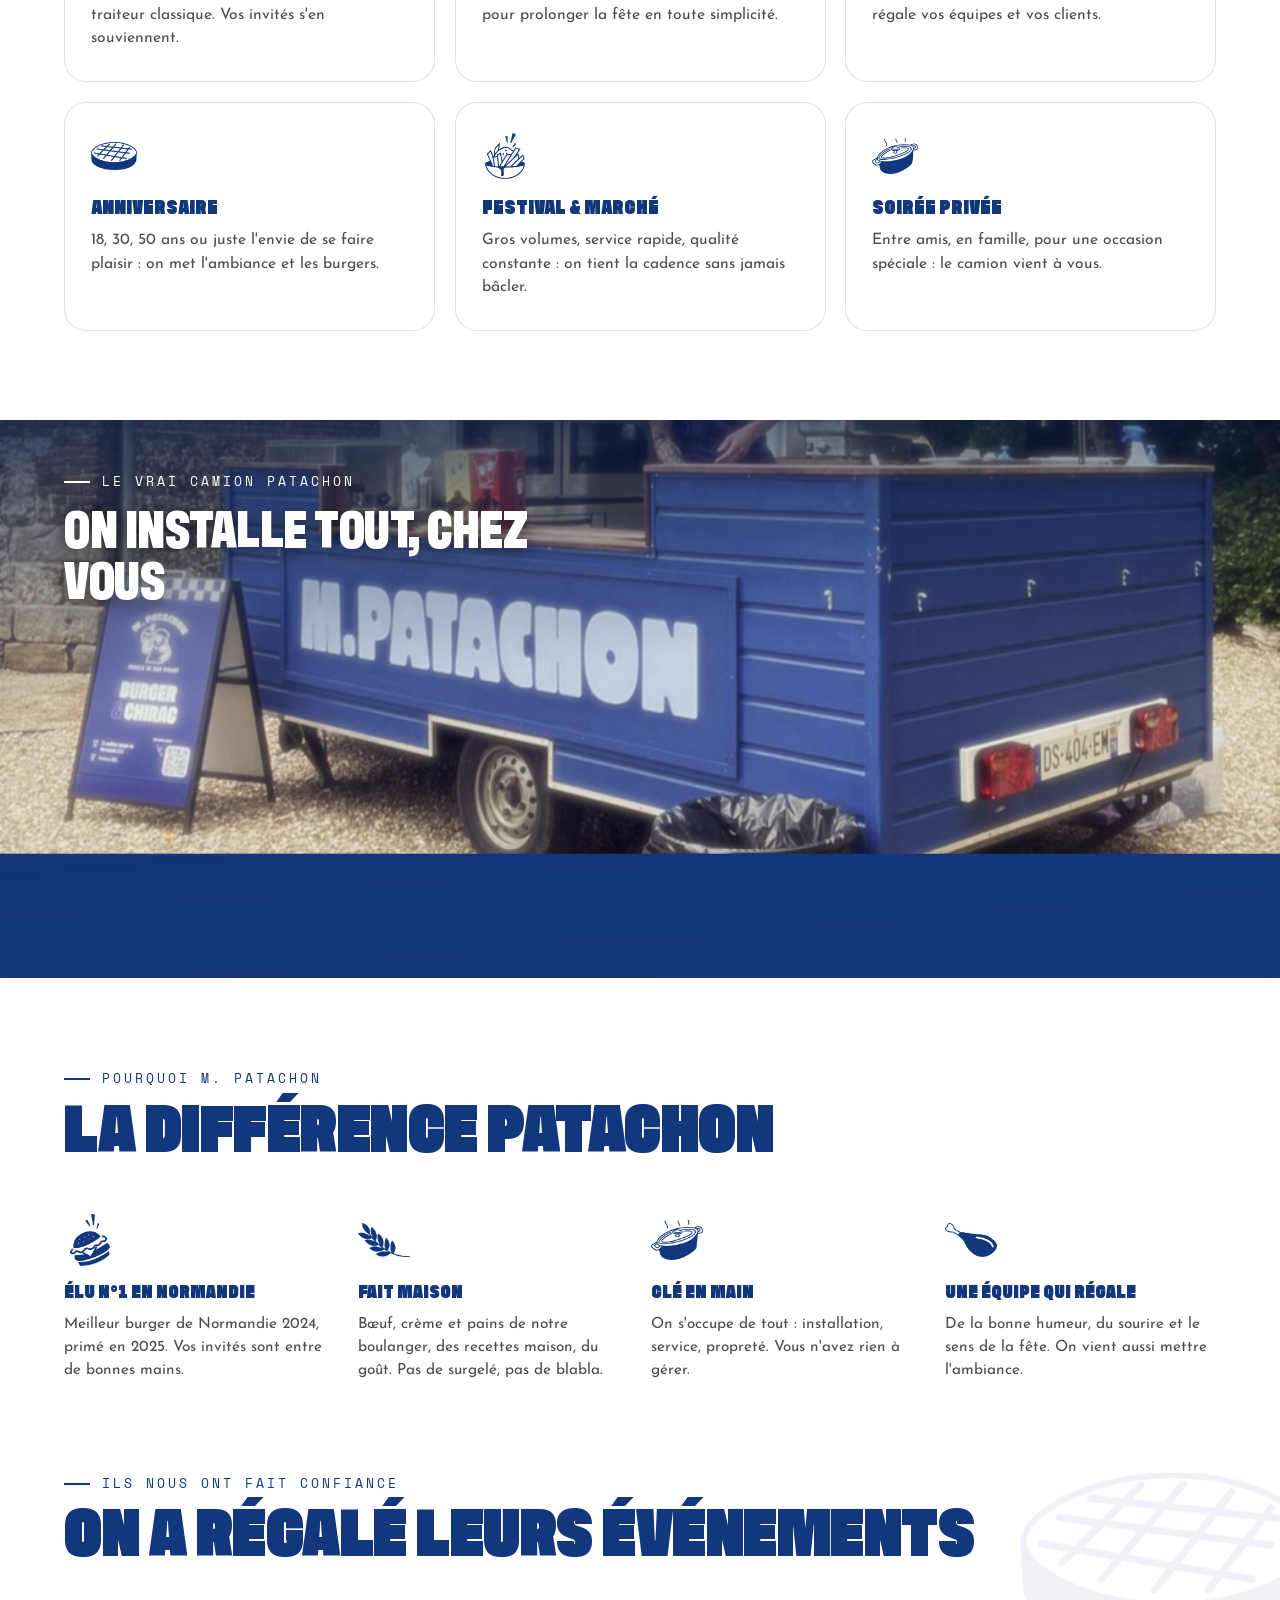
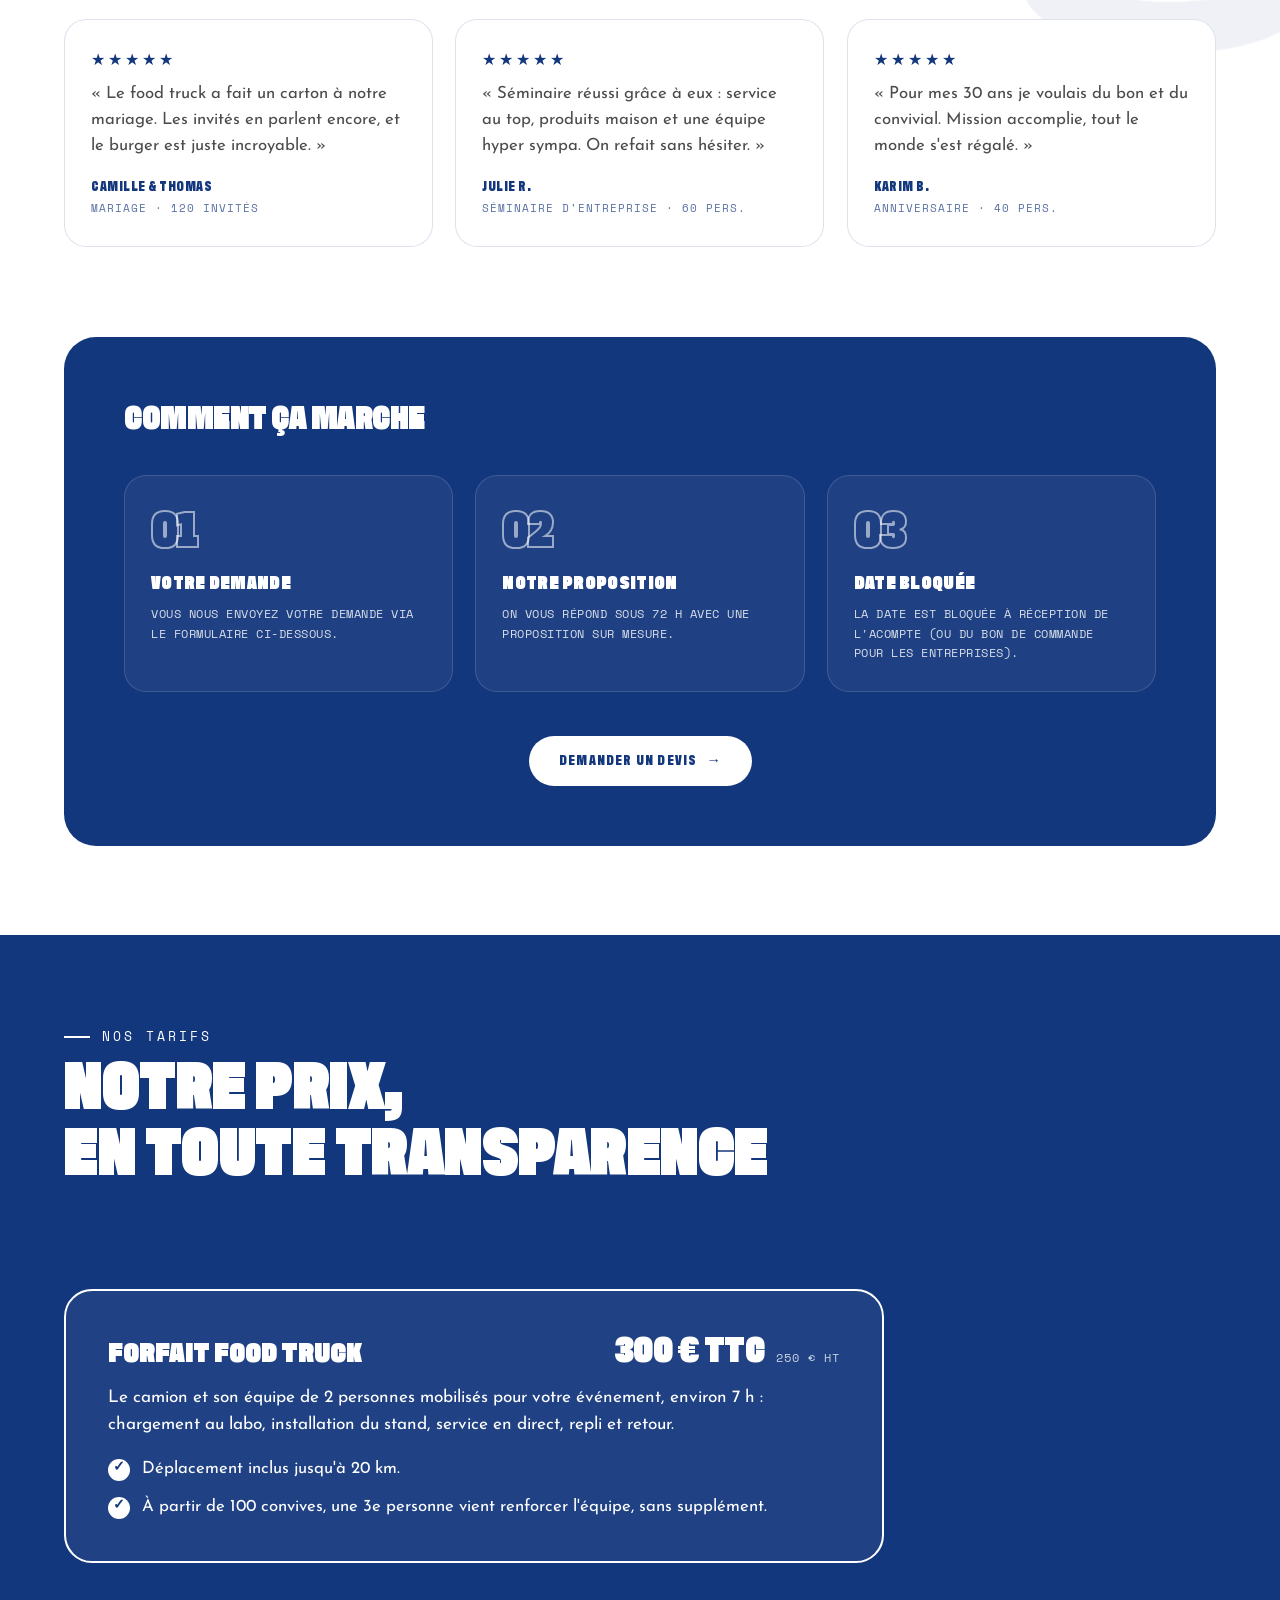
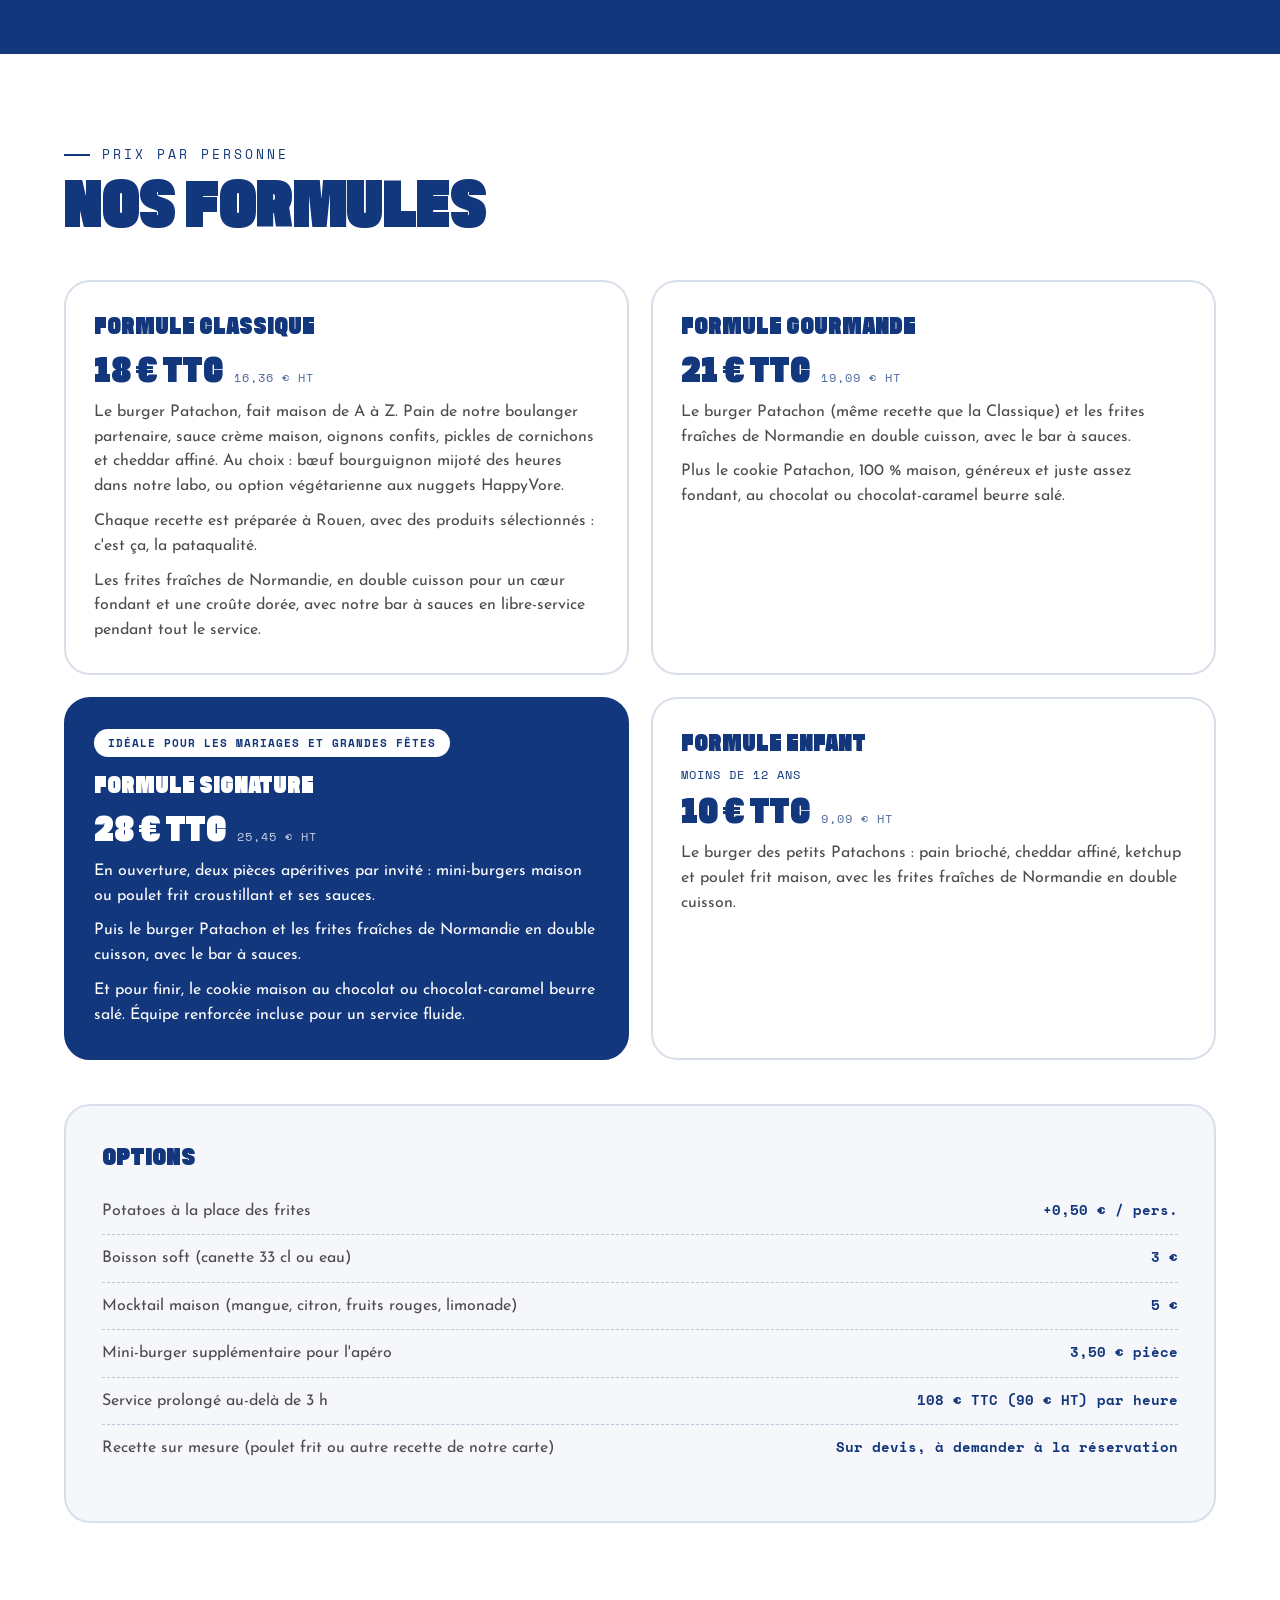
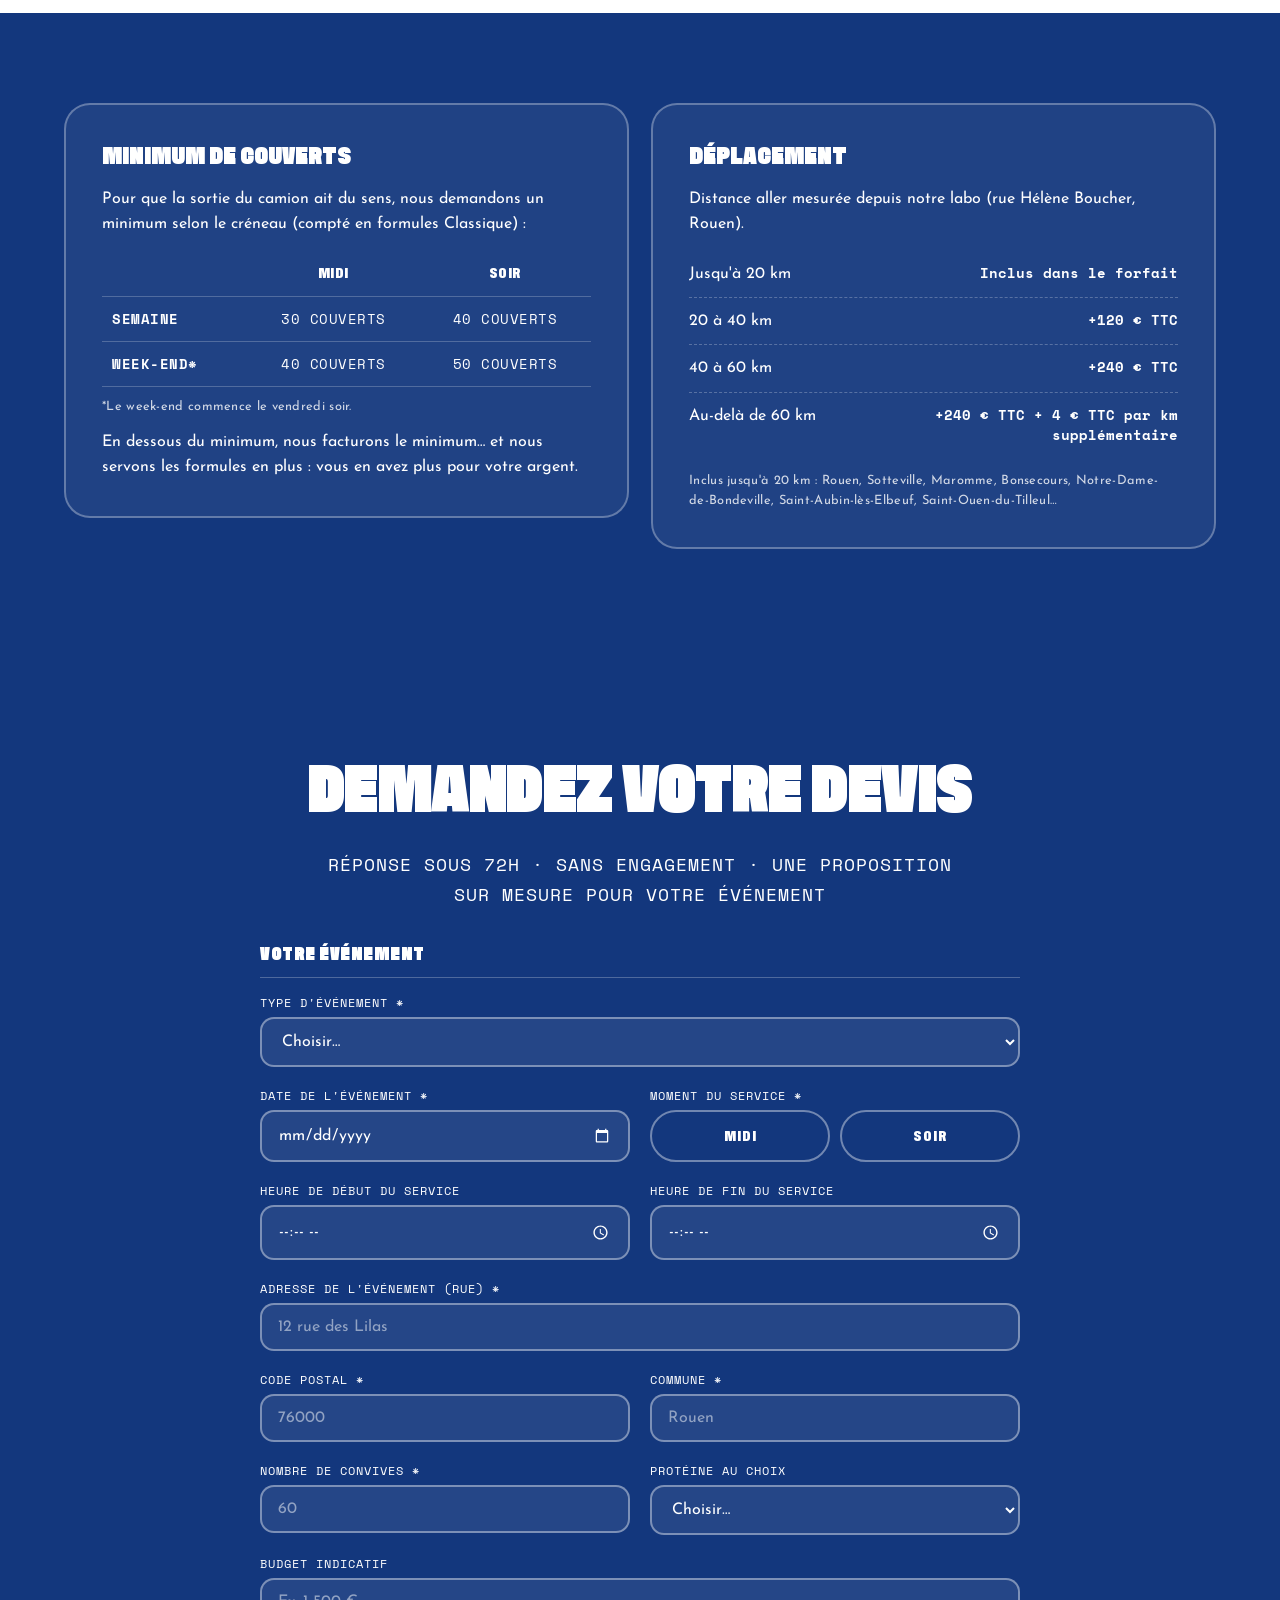
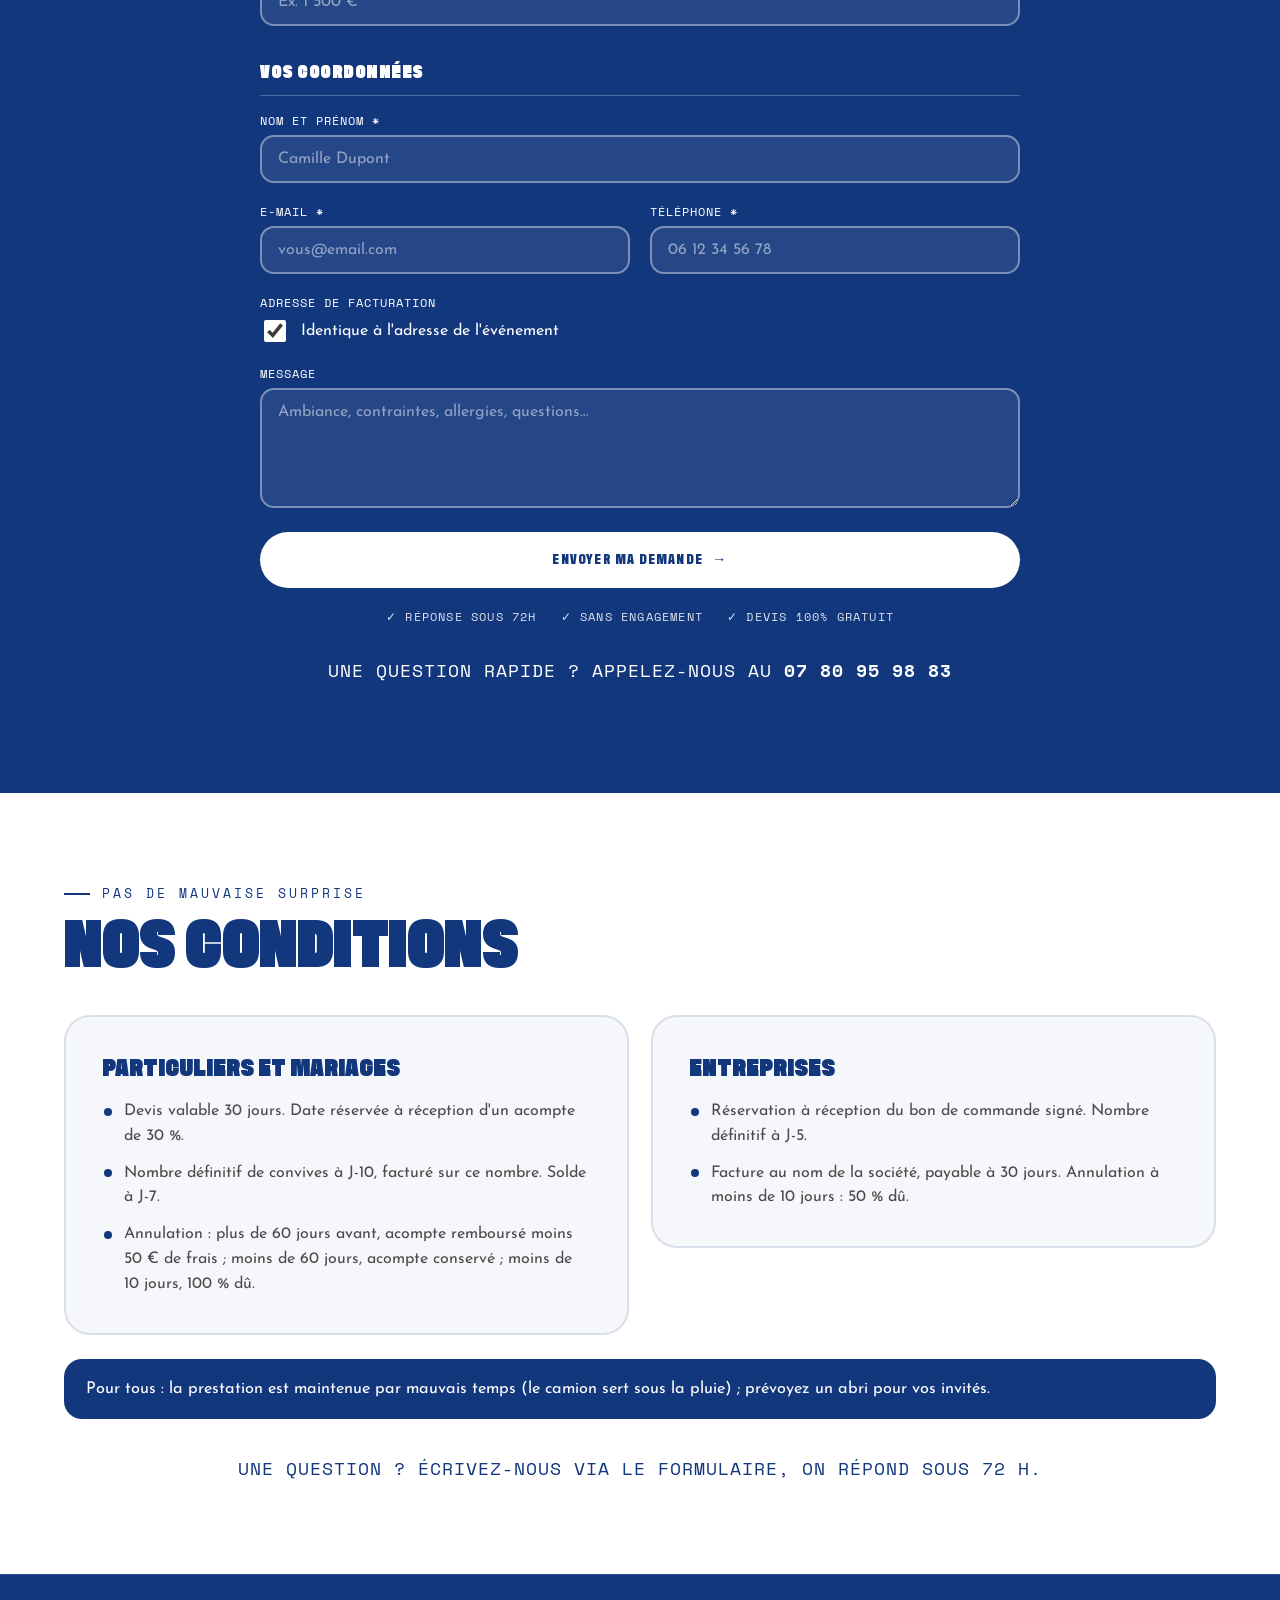
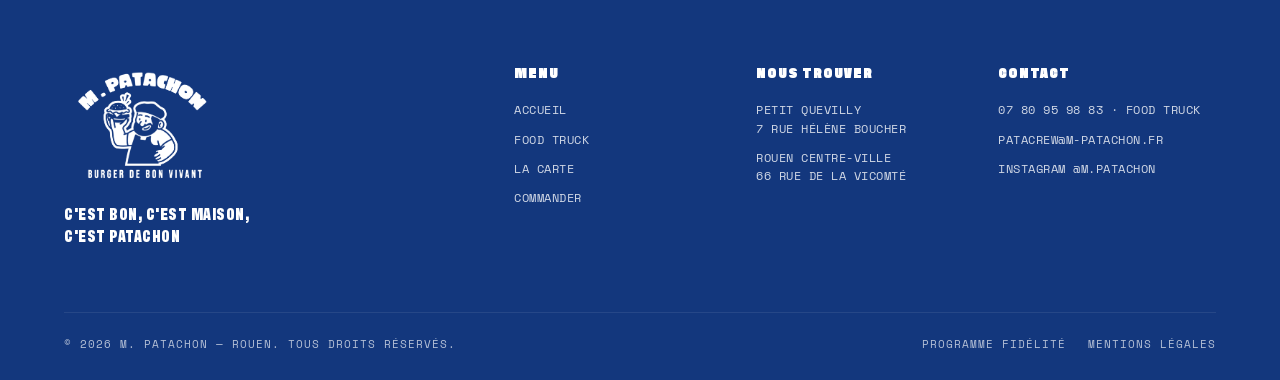
==== commit 0ddb71eb: "Formulaire food truck : formule Classique uniquement, « Protéine au choix » (bœuf / végétarien / les" ====
--- a/food-truck.html
+++ b/food-truck.html
@@ -299,6 +299,7 @@
              En plus, script.js envoie chaque demande dans le CRM food truck du dashboard (Supabase, fonction ft-lead). -->
         <form class="form ftq" id="ftqForm" action="https://formspree.io/f/mrewwvkl" method="POST" data-reveal style="--i:3">
           <input type="hidden" name="_subject" value="Nouvelle demande de devis food truck — M. Patachon">
+          <input type="hidden" name="Formule" value="Classique">
           <div class="hp" aria-hidden="true"><label>Ne pas remplir<input type="text" name="_gotcha" tabindex="-1" autocomplete="off"></label></div>
 
           <h3 class="full ftq-group">Votre événement</h3>
@@ -351,28 +352,13 @@
             <input id="ftq-guests" type="number" name="Nombre de convives" min="1" step="1" inputmode="numeric" placeholder="60" required>
           </div>
           <div>
-            <label for="ftq-formula">Formule envisagée</label>
-            <select id="ftq-formula" name="Formule envisagée">
-              <option value="">Choisir…</option>
-              <option value="Classique">Classique</option>
-              <option value="Gourmande">Gourmande</option>
-              <option value="Signature">Signature</option>
-              <option value="Je ne sais pas encore">Je ne sais pas encore</option>
-            </select>
-          </div>
-          <div>
-            <label for="ftq-recipe">Recette souhaitée</label>
-            <select id="ftq-recipe" name="Recette souhaitée">
+            <label for="ftq-recipe">Protéine au choix</label>
+            <select id="ftq-recipe" name="Protéine au choix">
               <option value="">Choisir…</option>
               <option value="Bœuf bourguignon">Bœuf bourguignon</option>
               <option value="Végétarien">Végétarien</option>
               <option value="Les deux (bœuf bourguignon et végétarien)">Les deux (bœuf bourguignon et végétarien)</option>
-              <option value="Autre recette">Autre recette</option>
             </select>
-          </div>
-          <div class="ftq-recipe-other" hidden>
-            <label for="ftq-recipe-other">Laquelle ?</label>
-            <input id="ftq-recipe-other" type="text" name="Autre recette (laquelle ?)" placeholder="Poulet frit, recette de la carte…" disabled>
           </div>
           <div class="full">
             <label for="ftq-budget">Budget indicatif</label>
@@ -504,7 +490,7 @@
     <a href="#devis" class="btn btn--white sticky-cta__devis">Demander un devis <span class="arrow">→</span></a>
   </div>
 
-  <script src="i18n.js?v=16"></script>
-  <script src="script.js?v=15"></script>
+  <script src="i18n.js?v=18"></script>
+  <script src="script.js?v=17"></script>
 </body>
 </html>
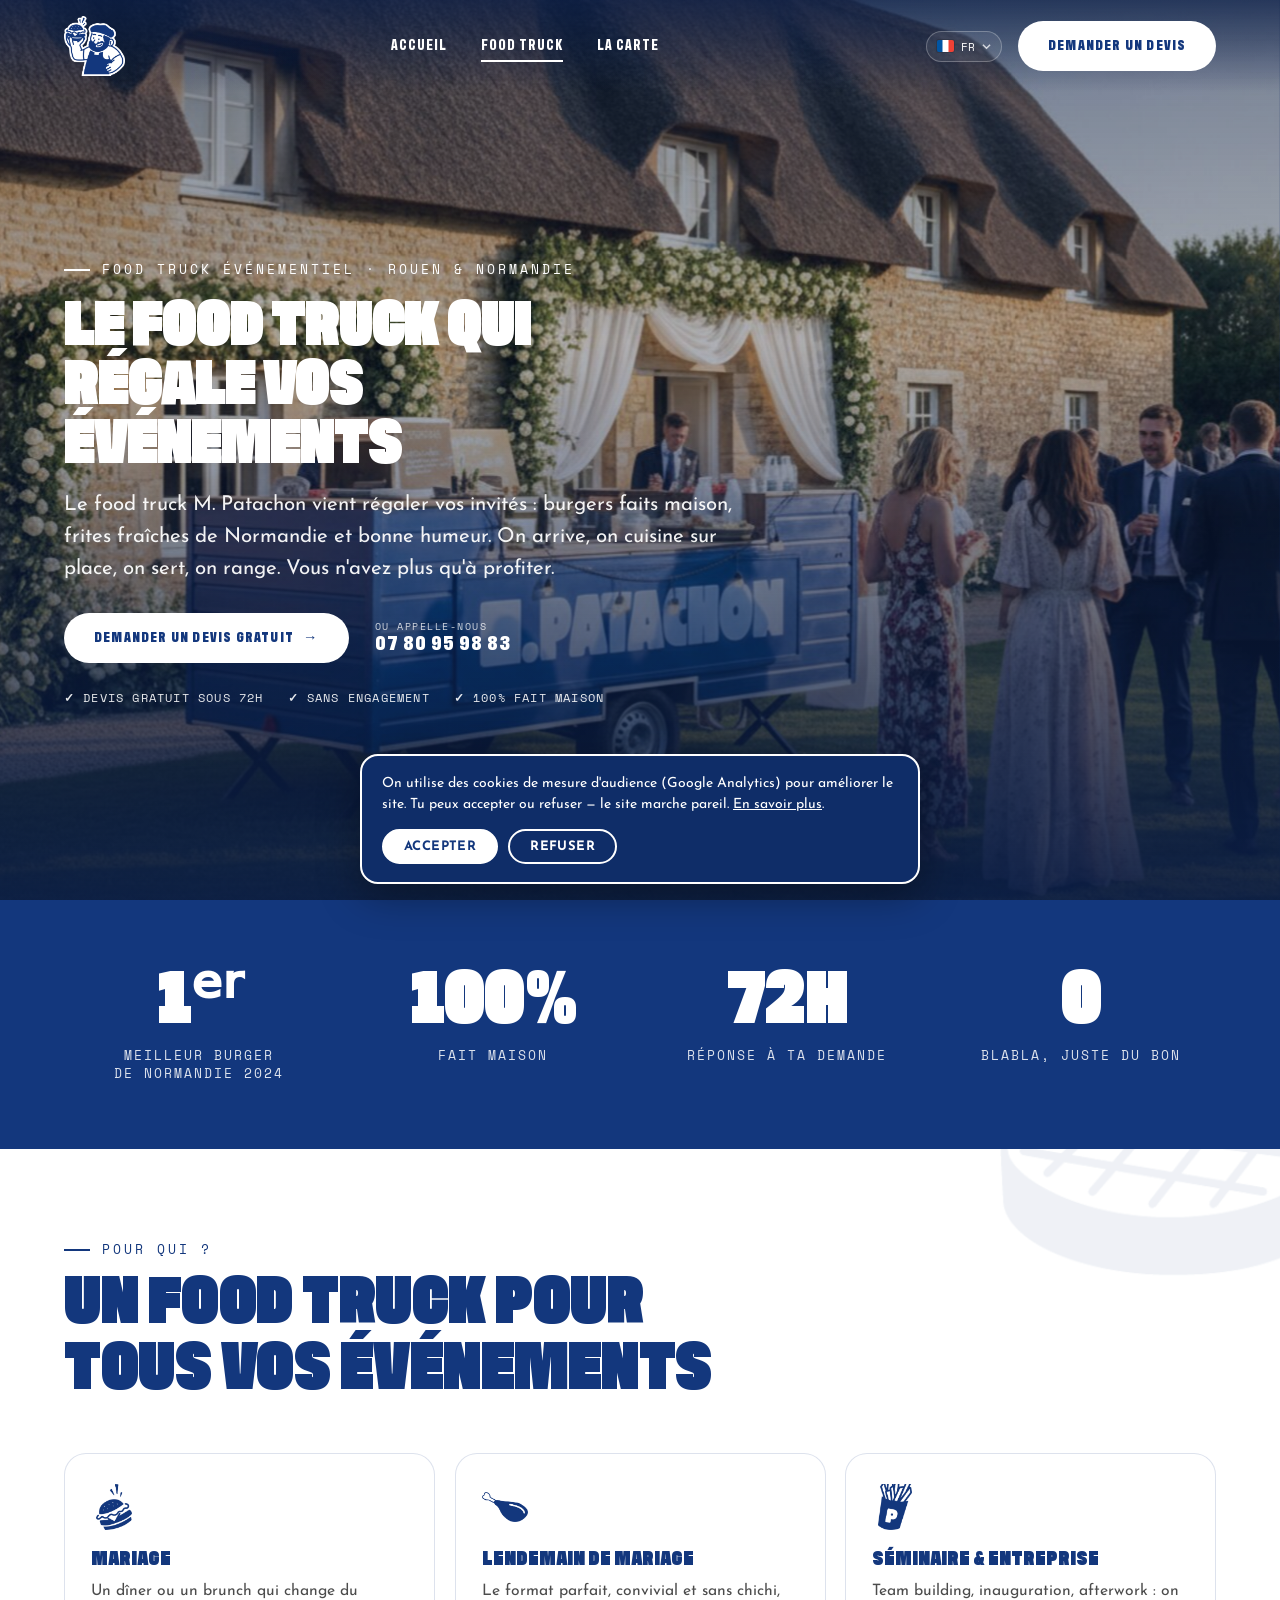
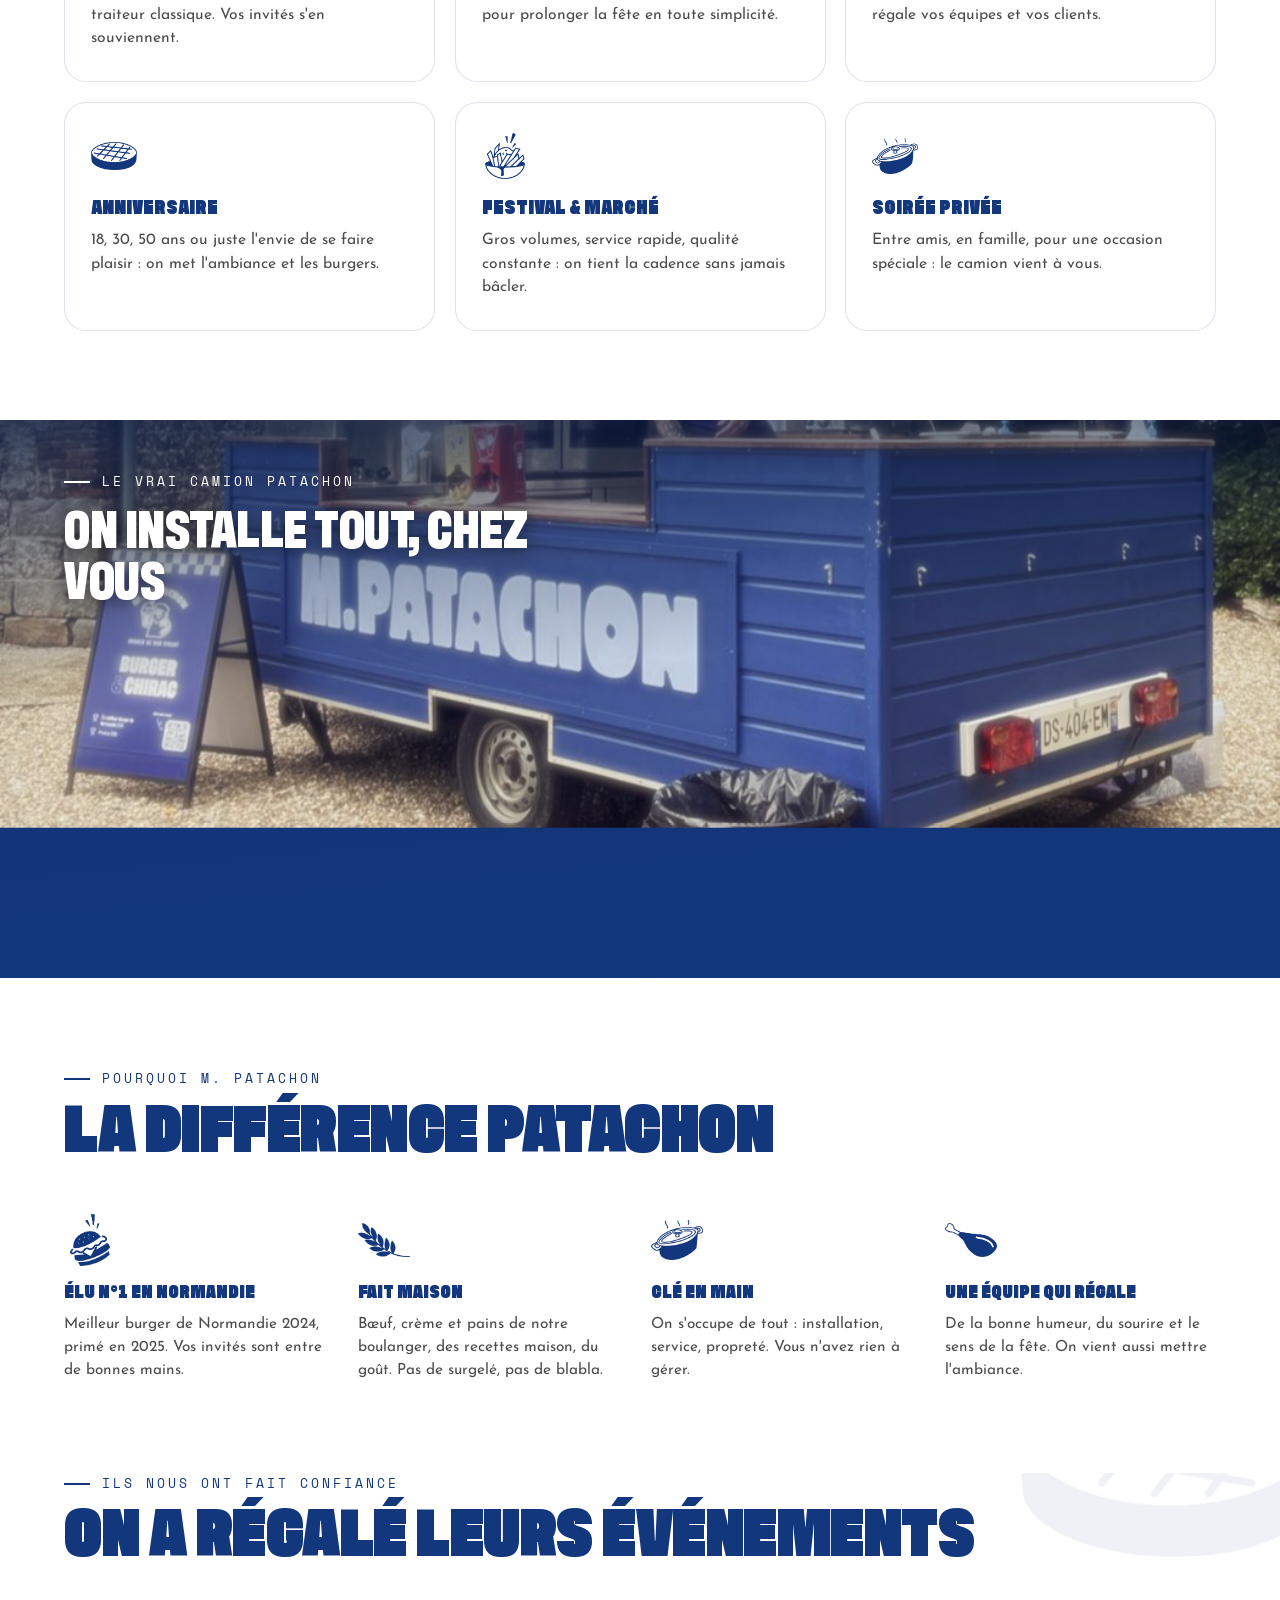
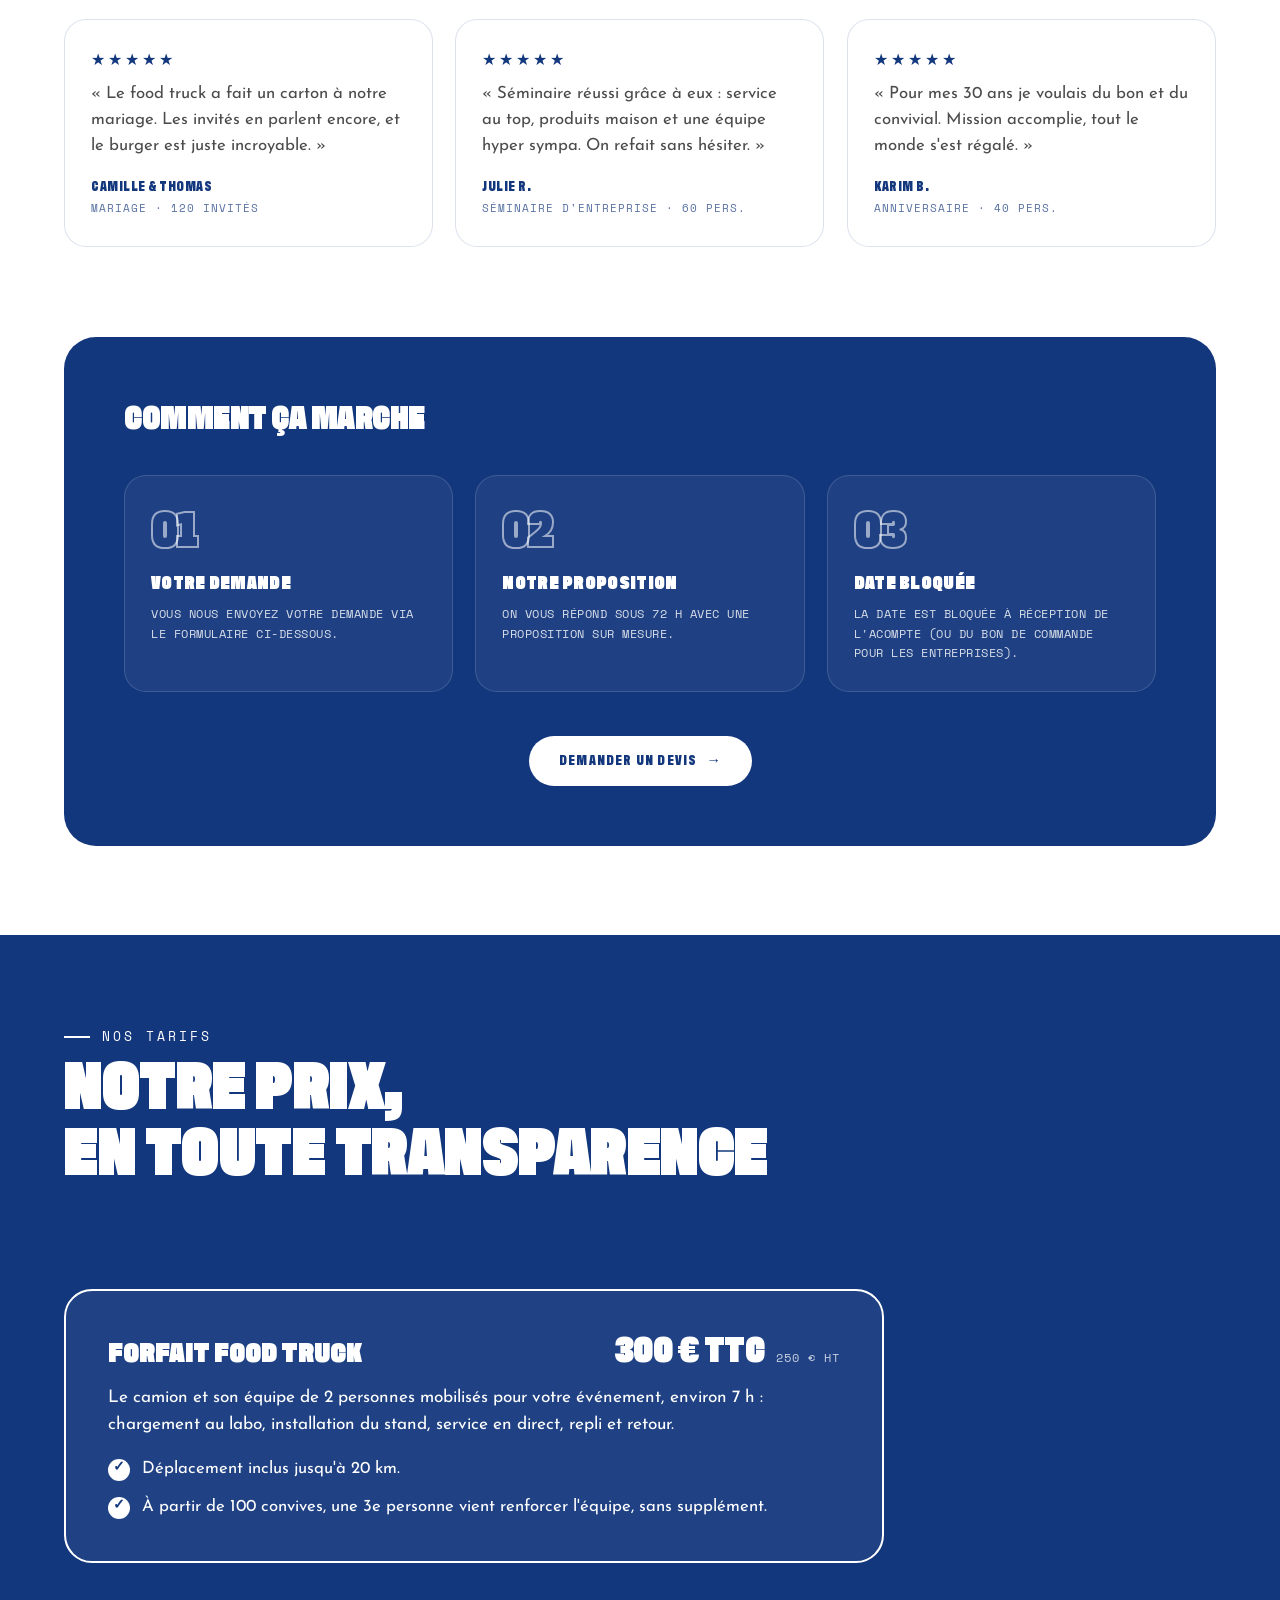
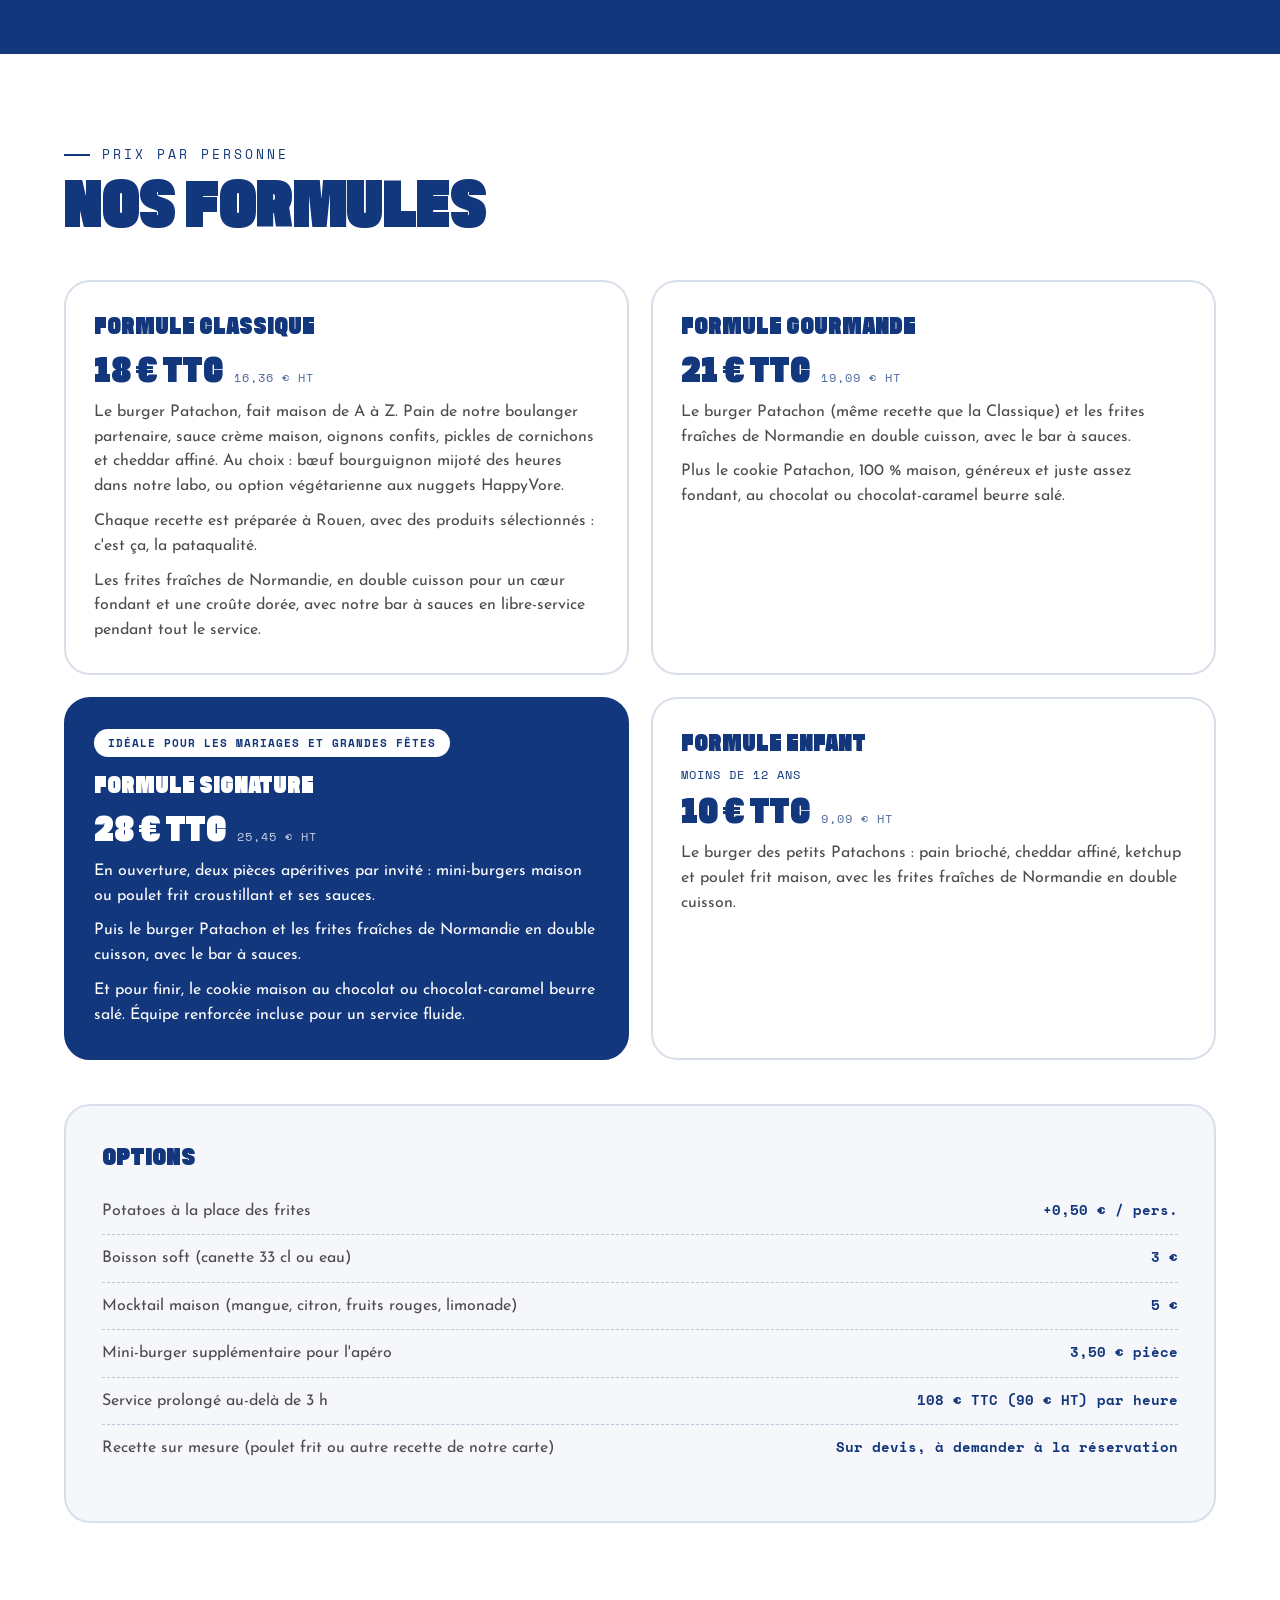
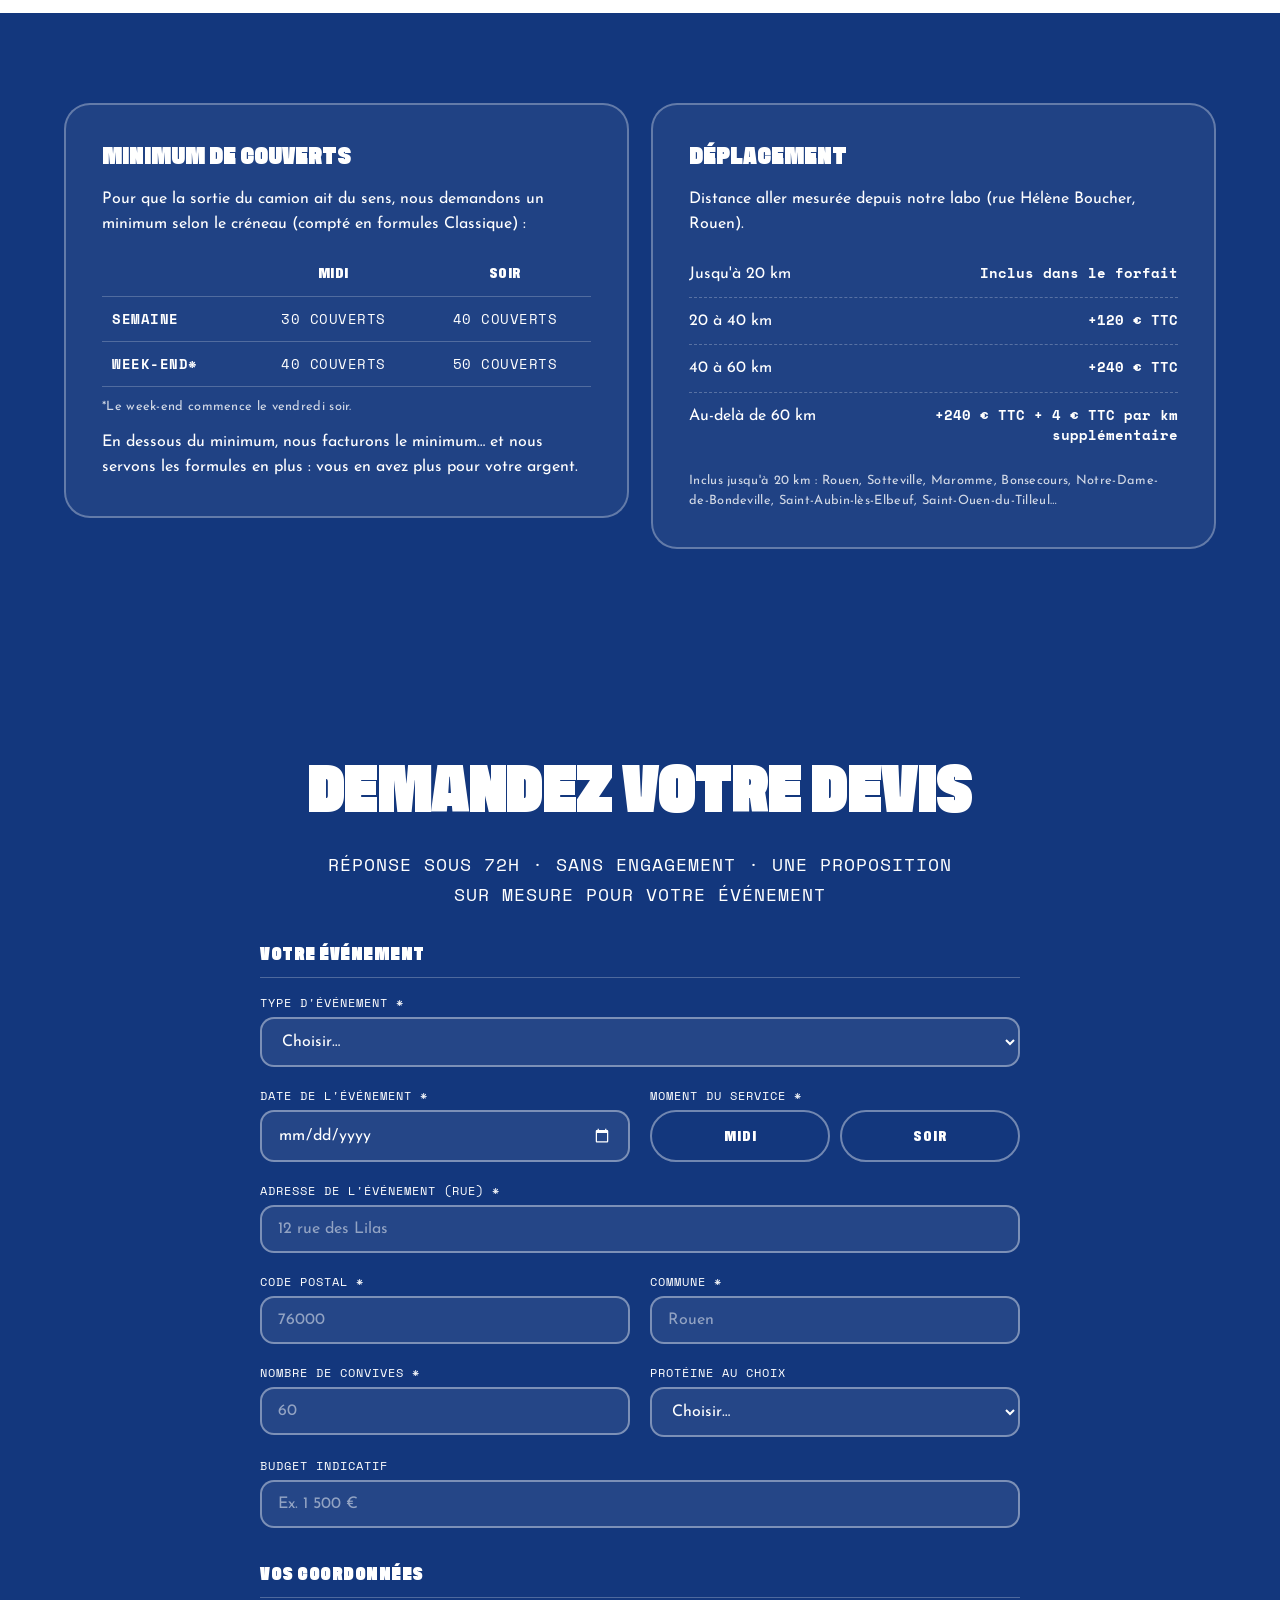
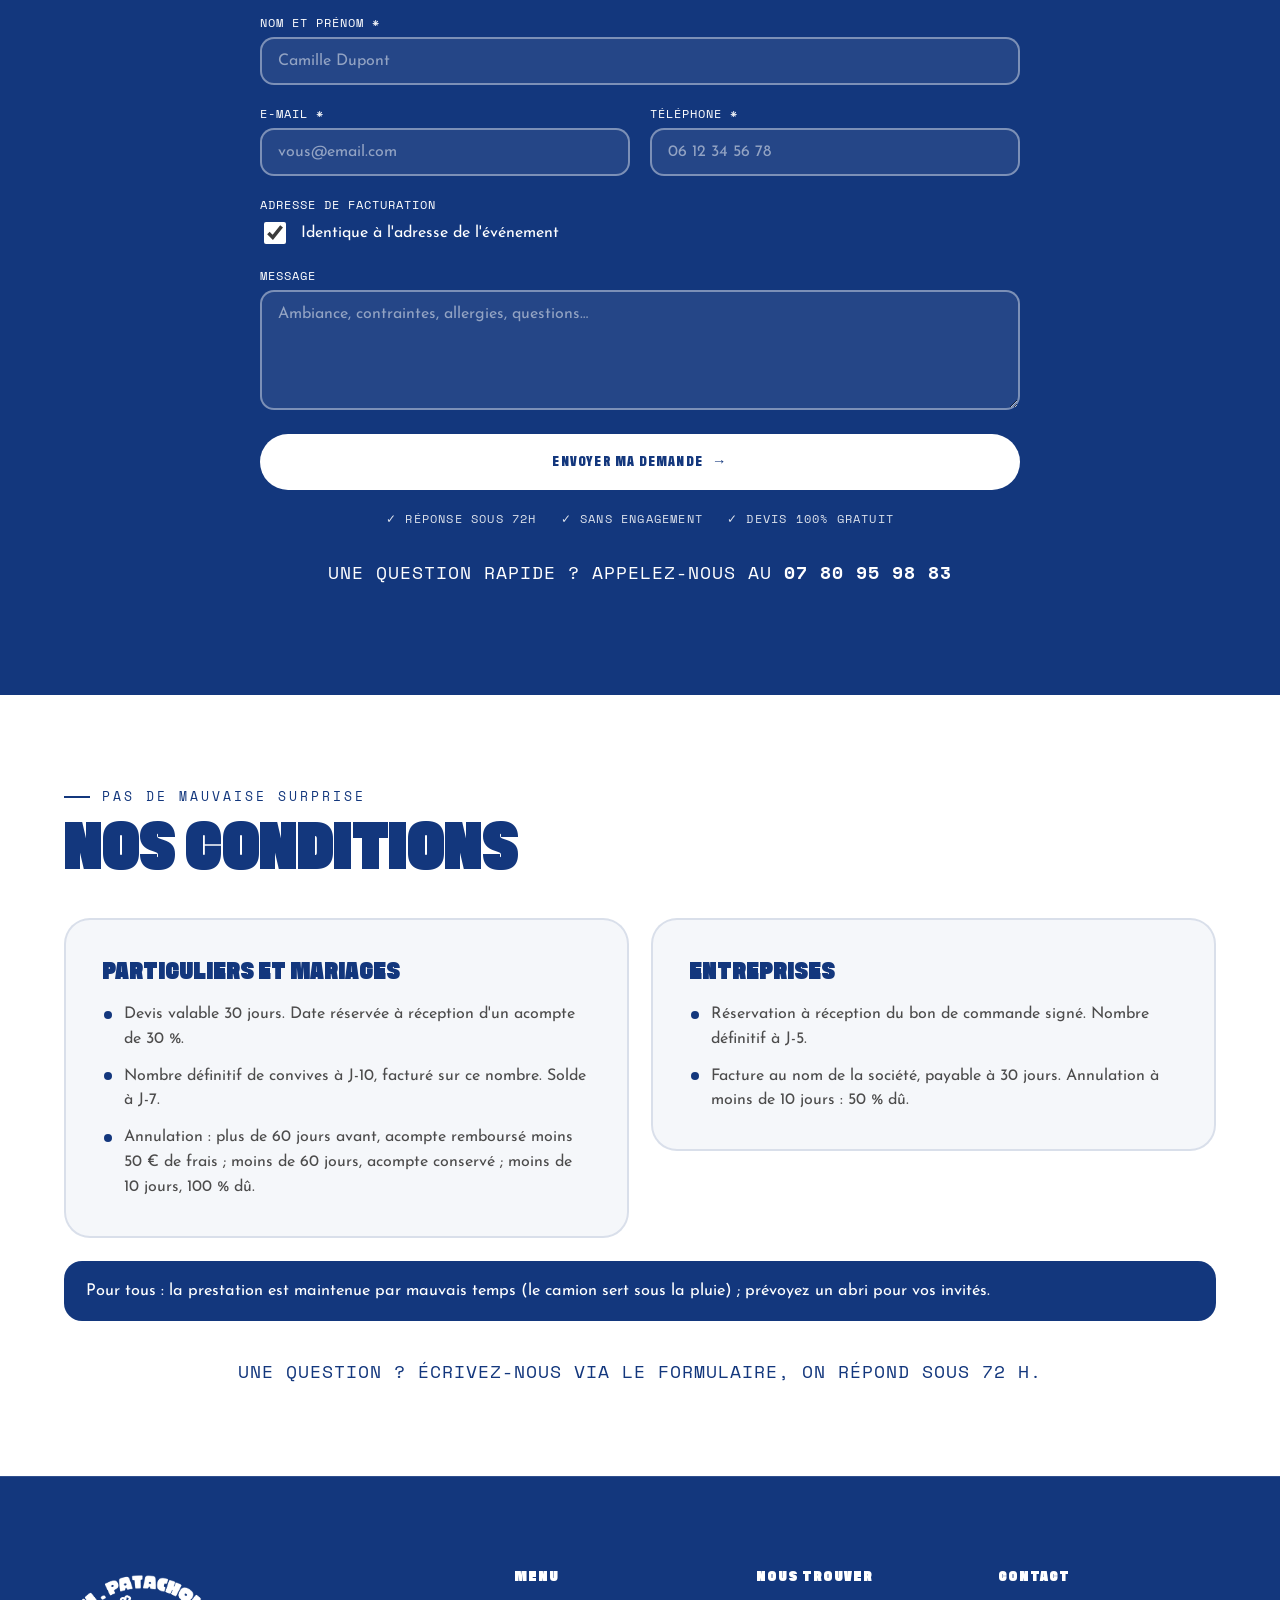
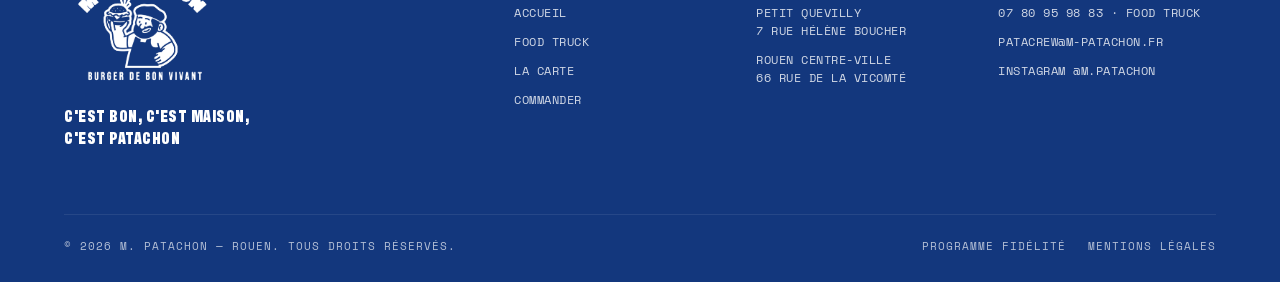
==== commit 3721c154: "Formulaire food truck : retrait des heures de début et de fin du service Co-Authored-By: Claude Opus" ====
--- a/food-truck.html
+++ b/food-truck.html
@@ -327,14 +327,6 @@
               <label class="ftq-radio"><input type="radio" name="Moment du service" value="Soir"><span>Soir</span></label>
             </div>
           </div>
-          <div>
-            <label for="ftq-start">Heure de début du service</label>
-            <input id="ftq-start" type="time" name="Heure de début du service">
-          </div>
-          <div>
-            <label for="ftq-end">Heure de fin du service</label>
-            <input id="ftq-end" type="time" name="Heure de fin du service">
-          </div>
           <div class="full">
             <label for="ftq-street">Adresse de l'événement (rue) *</label>
             <input id="ftq-street" type="text" name="Adresse de l'événement (rue)" placeholder="12 rue des Lilas" autocomplete="street-address" required>
@@ -490,7 +482,7 @@
     <a href="#devis" class="btn btn--white sticky-cta__devis">Demander un devis <span class="arrow">→</span></a>
   </div>
 
-  <script src="i18n.js?v=18"></script>
-  <script src="script.js?v=17"></script>
+  <script src="i18n.js?v=19"></script>
+  <script src="script.js?v=18"></script>
 </body>
 </html>
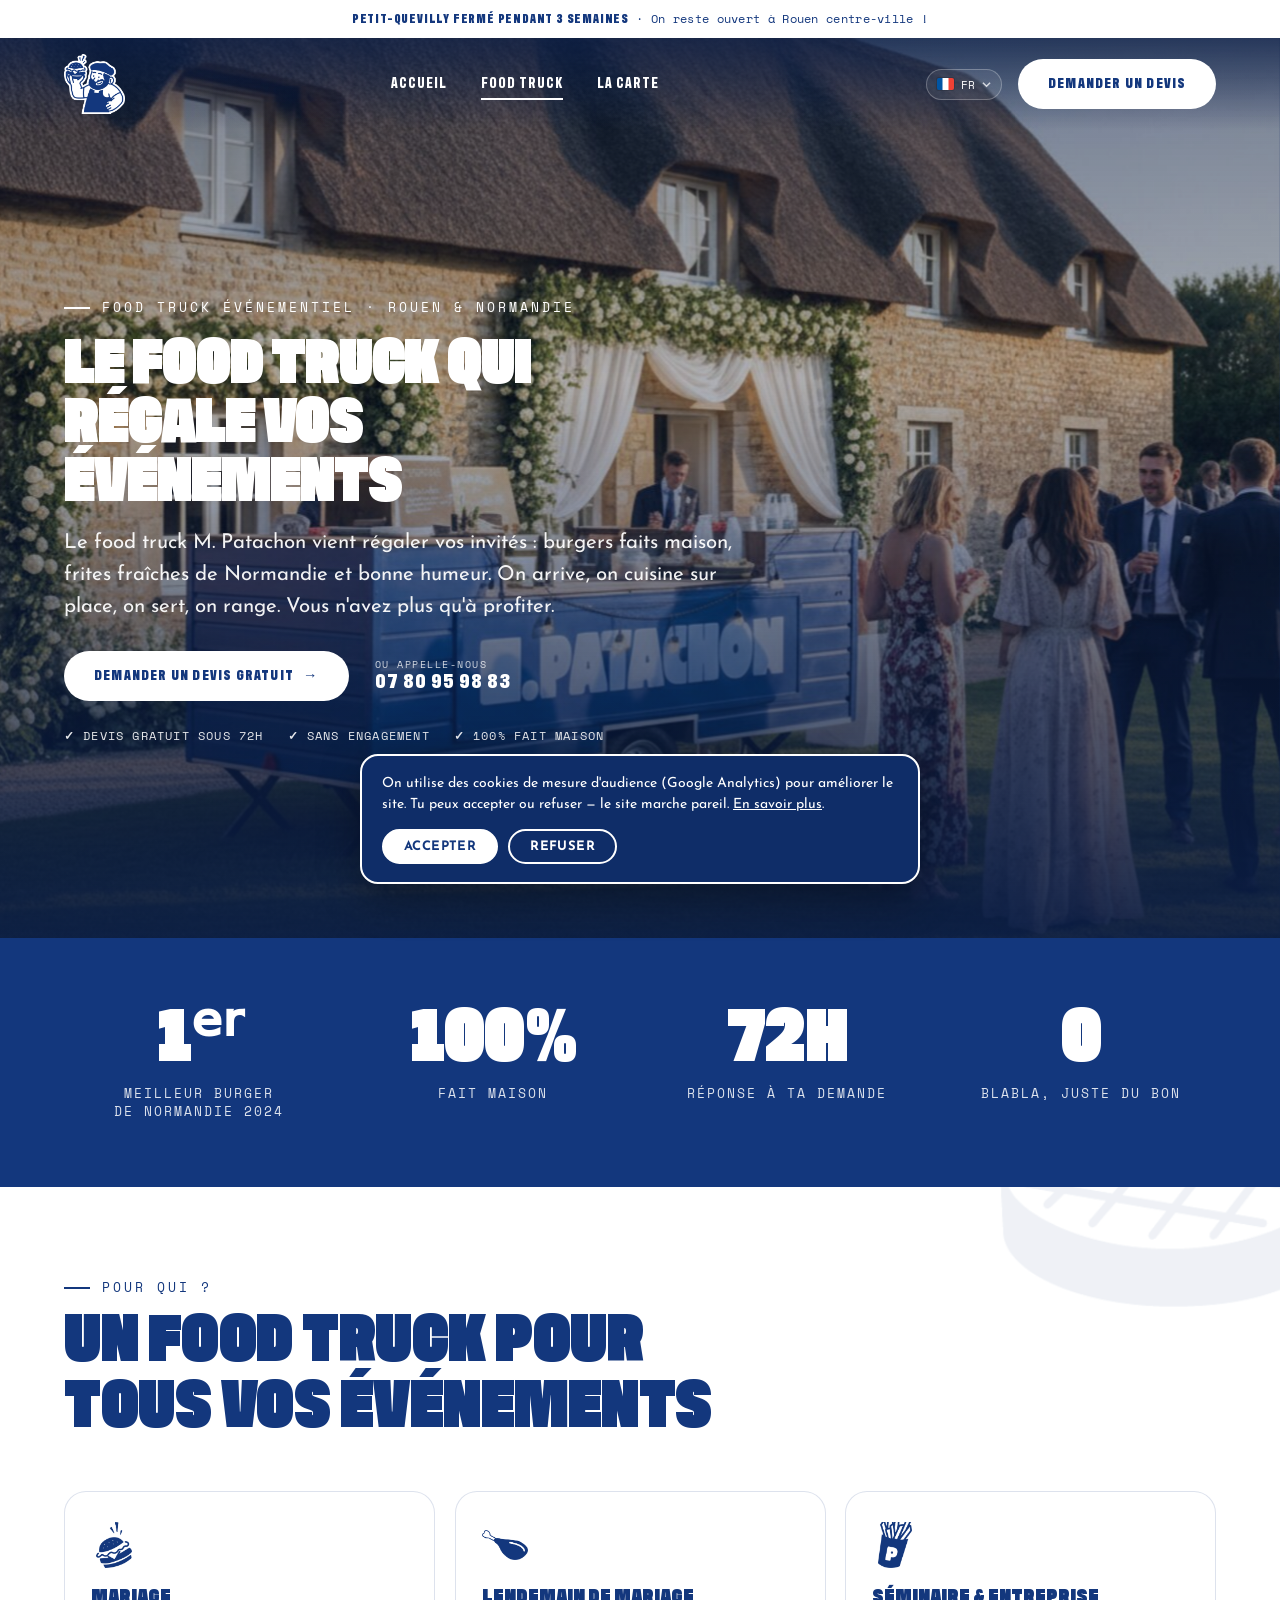
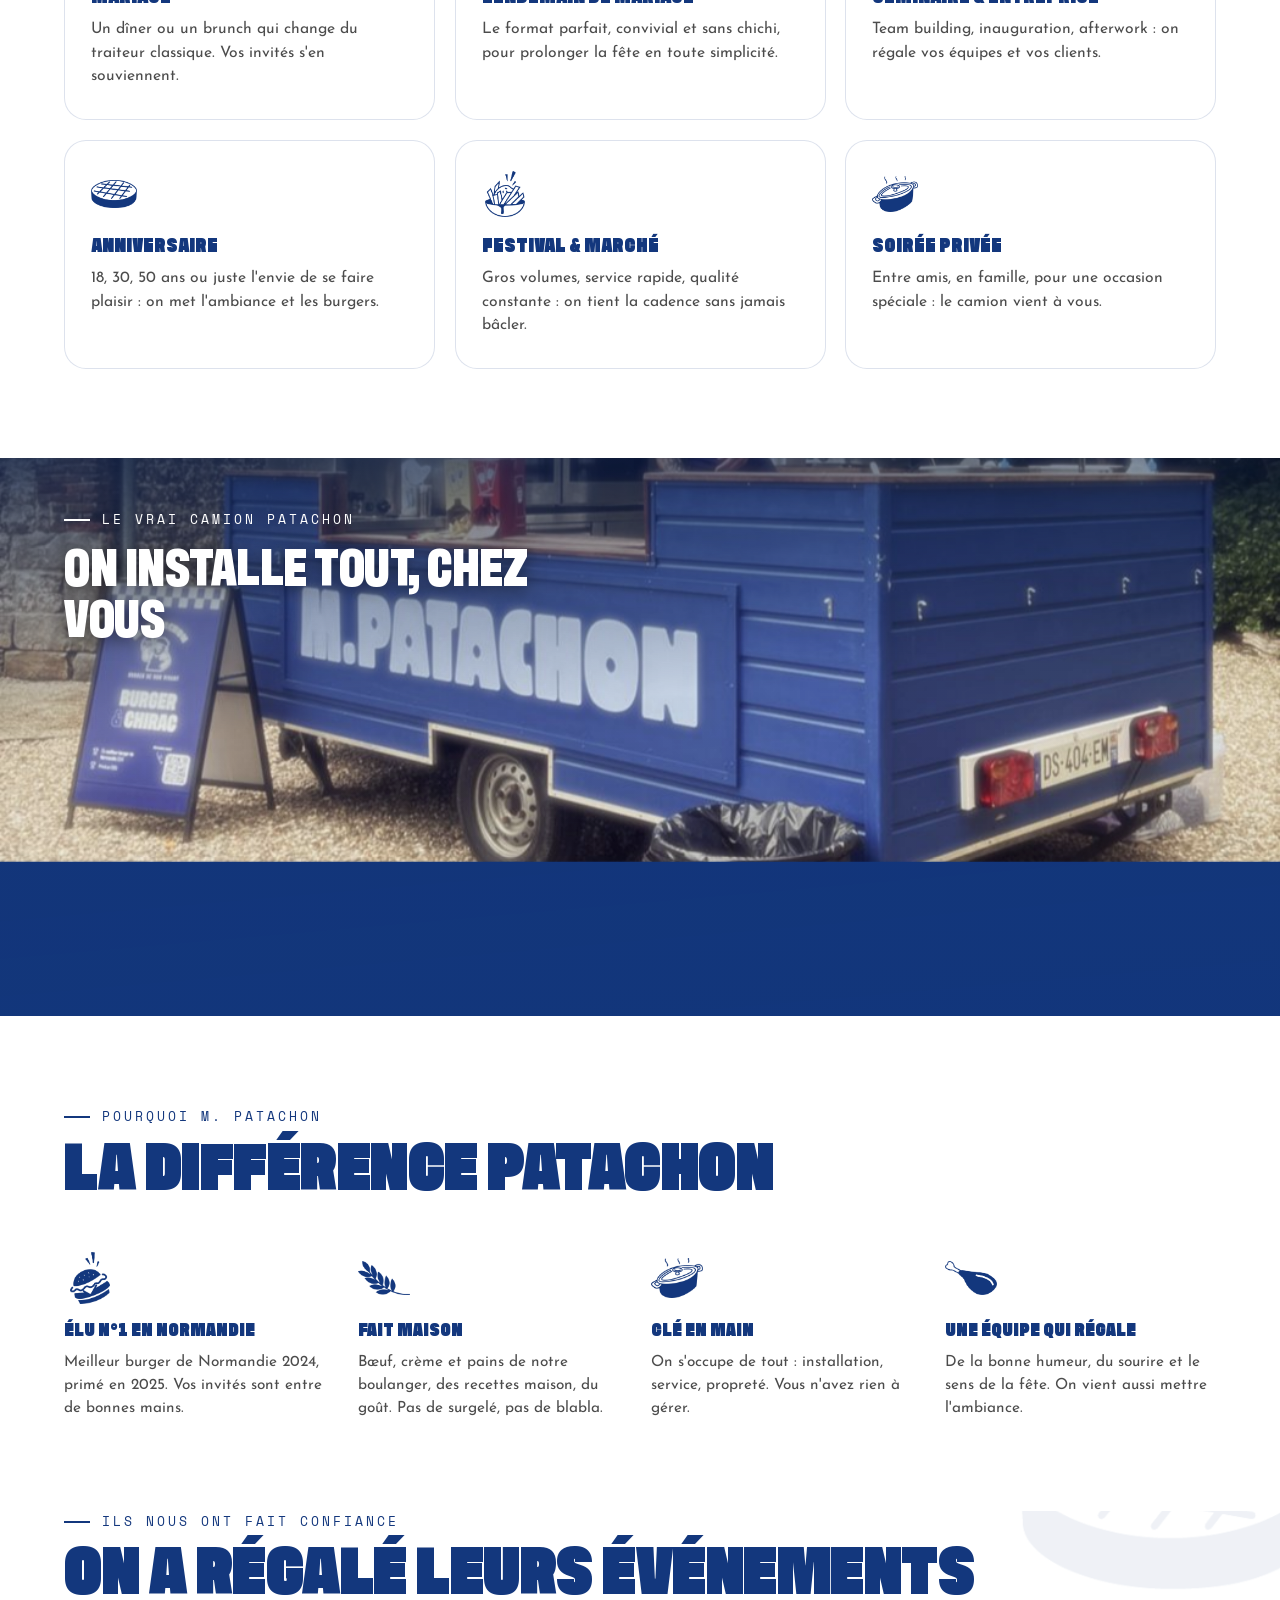
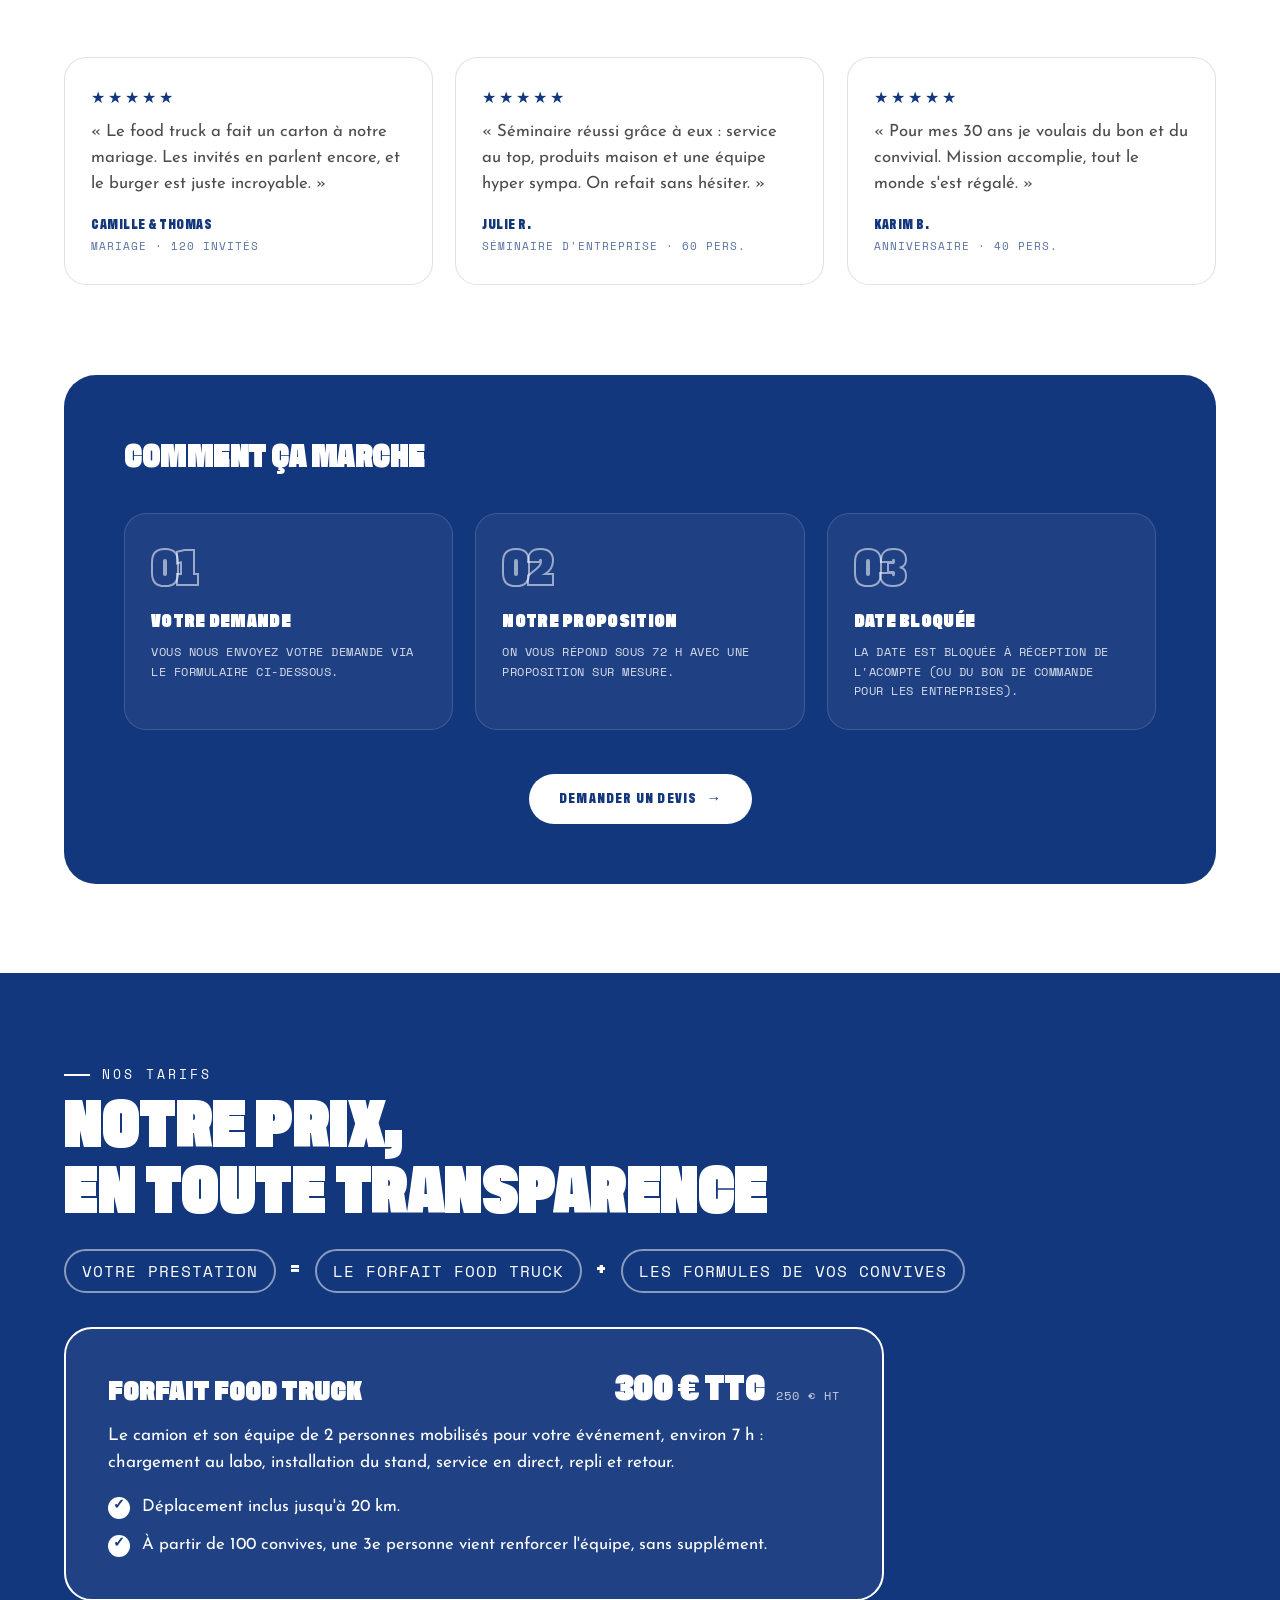
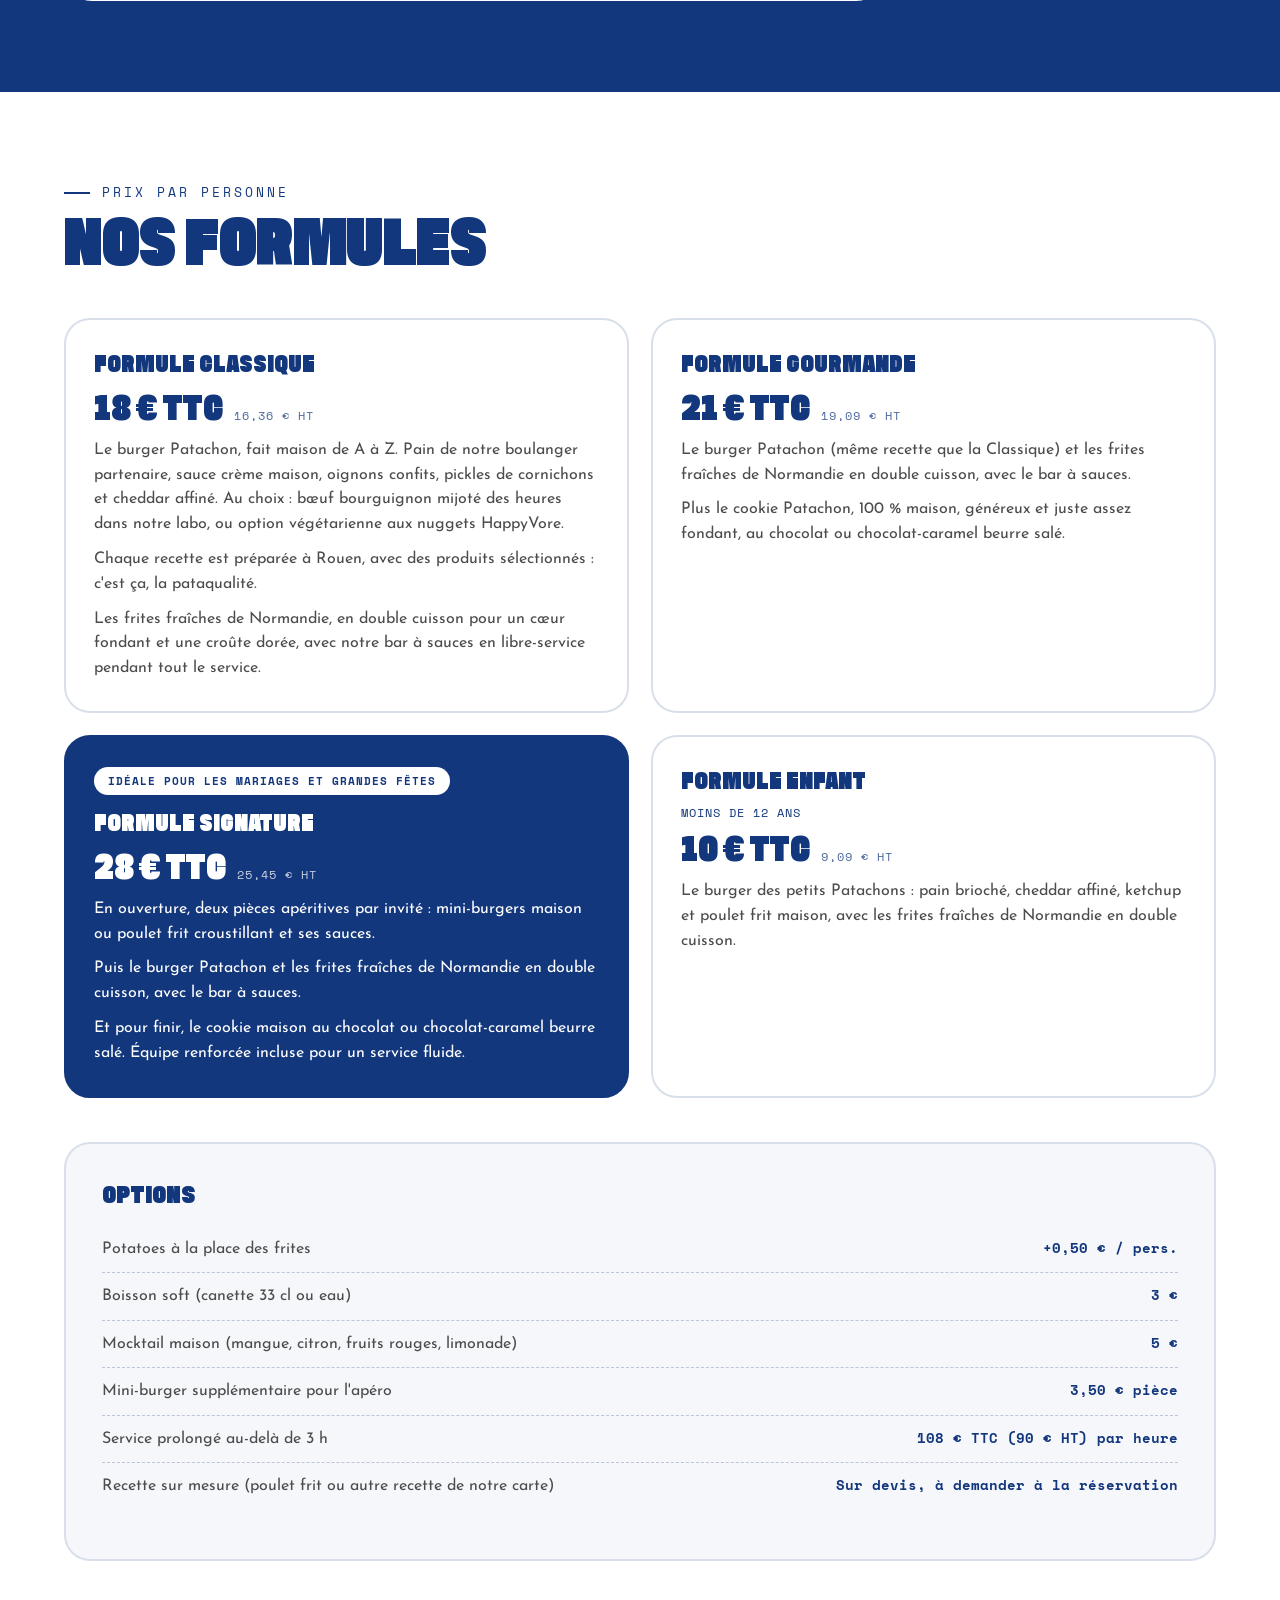
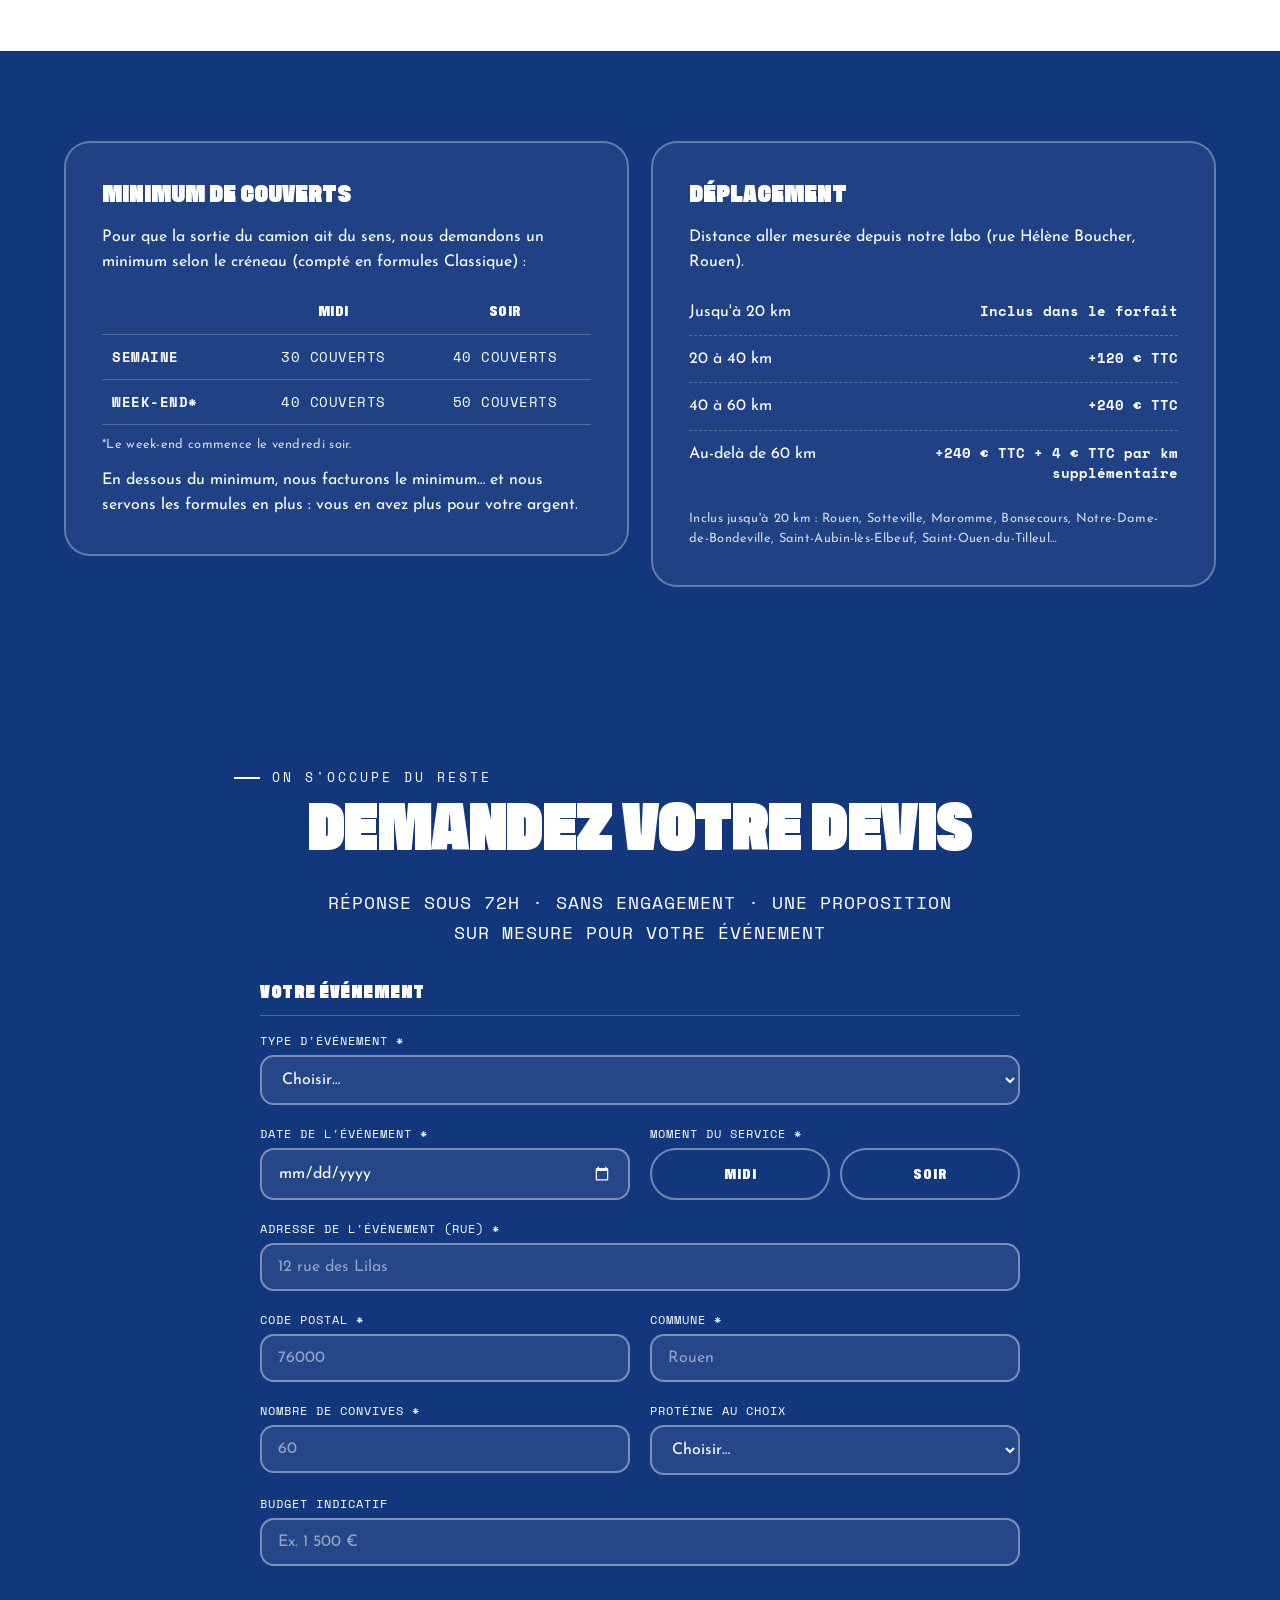
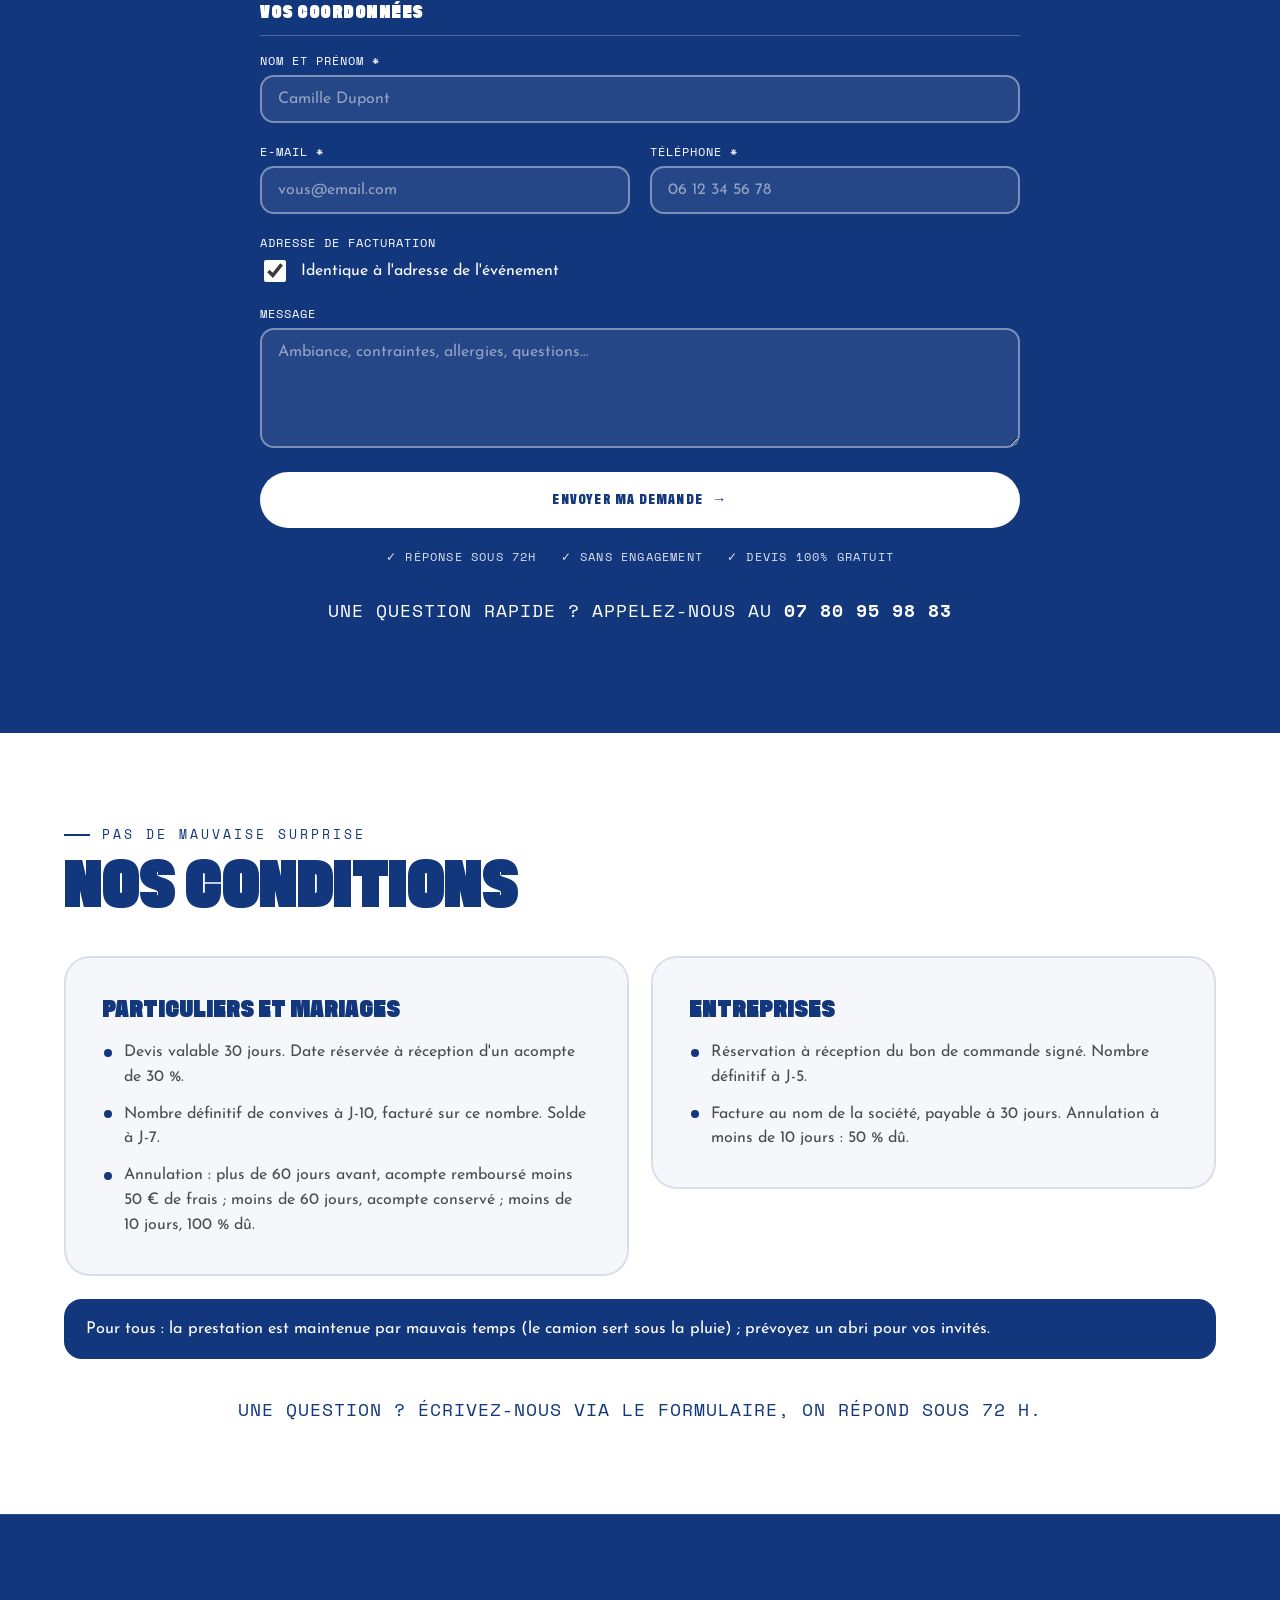
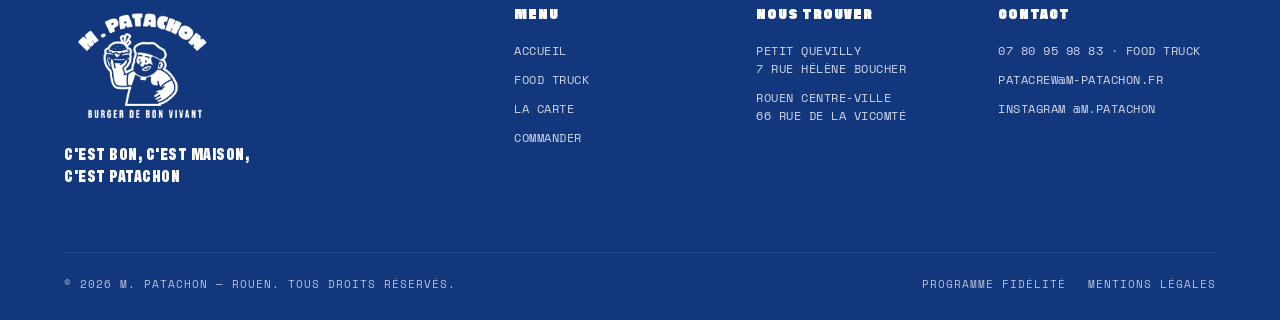
==== commit d2ff51f4: "Bandeau info : Petit-Quevilly fermé pendant 3 semaines, centre-ville ouvert Co-Authored-By: Claude O" ====
--- a/food-truck.html
+++ b/food-truck.html
@@ -16,11 +16,13 @@
   <link rel="preload" as="image" href="assets/photos/ft-scene.jpg" fetchpriority="high">
   <link rel="stylesheet" href="styles.css?v=15">
 </head>
-<body class="home ftpage">
+<body class="home ftpage has-notice">
 
   <div class="scroll-progress" aria-hidden="true"></div>
 
   <!-- ============ HEADER ============ -->
+  <!-- ============ BANDEAU INFO : fermeture temporaire rive gauche ============ -->
+  <div class="notice-bar" role="status"><p><strong>Petit-Quevilly fermé pendant 3 semaines</strong> <span>· On reste ouvert à Rouen centre-ville !</span></p></div>
   <header class="header">
     <div class="container">
       <a href="index.html" class="header__logo"><img src="assets/logo-header.png" alt="M. Patachon"></a>
--- a/styles.css
+++ b/styles.css
@@ -1542,3 +1542,26 @@
   .ftp-lines b { text-align: left; max-width: none; }
   .ftp-equation span { padding: 6px 12px; }
 }
+
+/* ---- Bandeau info (fermeture temporaire) — retirer la classe has-notice du <body> + le bloc .notice-bar pour l'enlever */
+:root { --notice-h: 38px; }
+.notice-bar {
+  position: fixed; top: 0; left: 0; right: 0; z-index: 1001;
+  height: var(--notice-h); display: flex; align-items: center; justify-content: center;
+  padding: 0 16px; background: #fff; color: var(--marine); text-align: center;
+  font-family: var(--font-mono); font-size: .78rem; line-height: 1.2; letter-spacing: .3px;
+}
+.notice-bar p { margin: 0; }
+.notice-bar strong { font-family: var(--font-title); font-weight: 800; text-transform: uppercase; letter-spacing: .8px; }
+body.has-notice { padding-top: var(--notice-h); }
+body.has-notice .header { top: var(--notice-h); }
+@media (max-width: 600px) {
+  :root { --notice-h: 52px; }
+  .notice-bar { font-size: .7rem; }
+  .notice-bar span { display: block; }
+}
+.resto2__closed {
+  margin: 0; padding: 6px 14px; border-radius: var(--radius-pill);
+  background: #fff; color: var(--marine);
+  font-family: var(--font-title); font-weight: 800; text-transform: uppercase; letter-spacing: 1px; font-size: .78rem;
+}
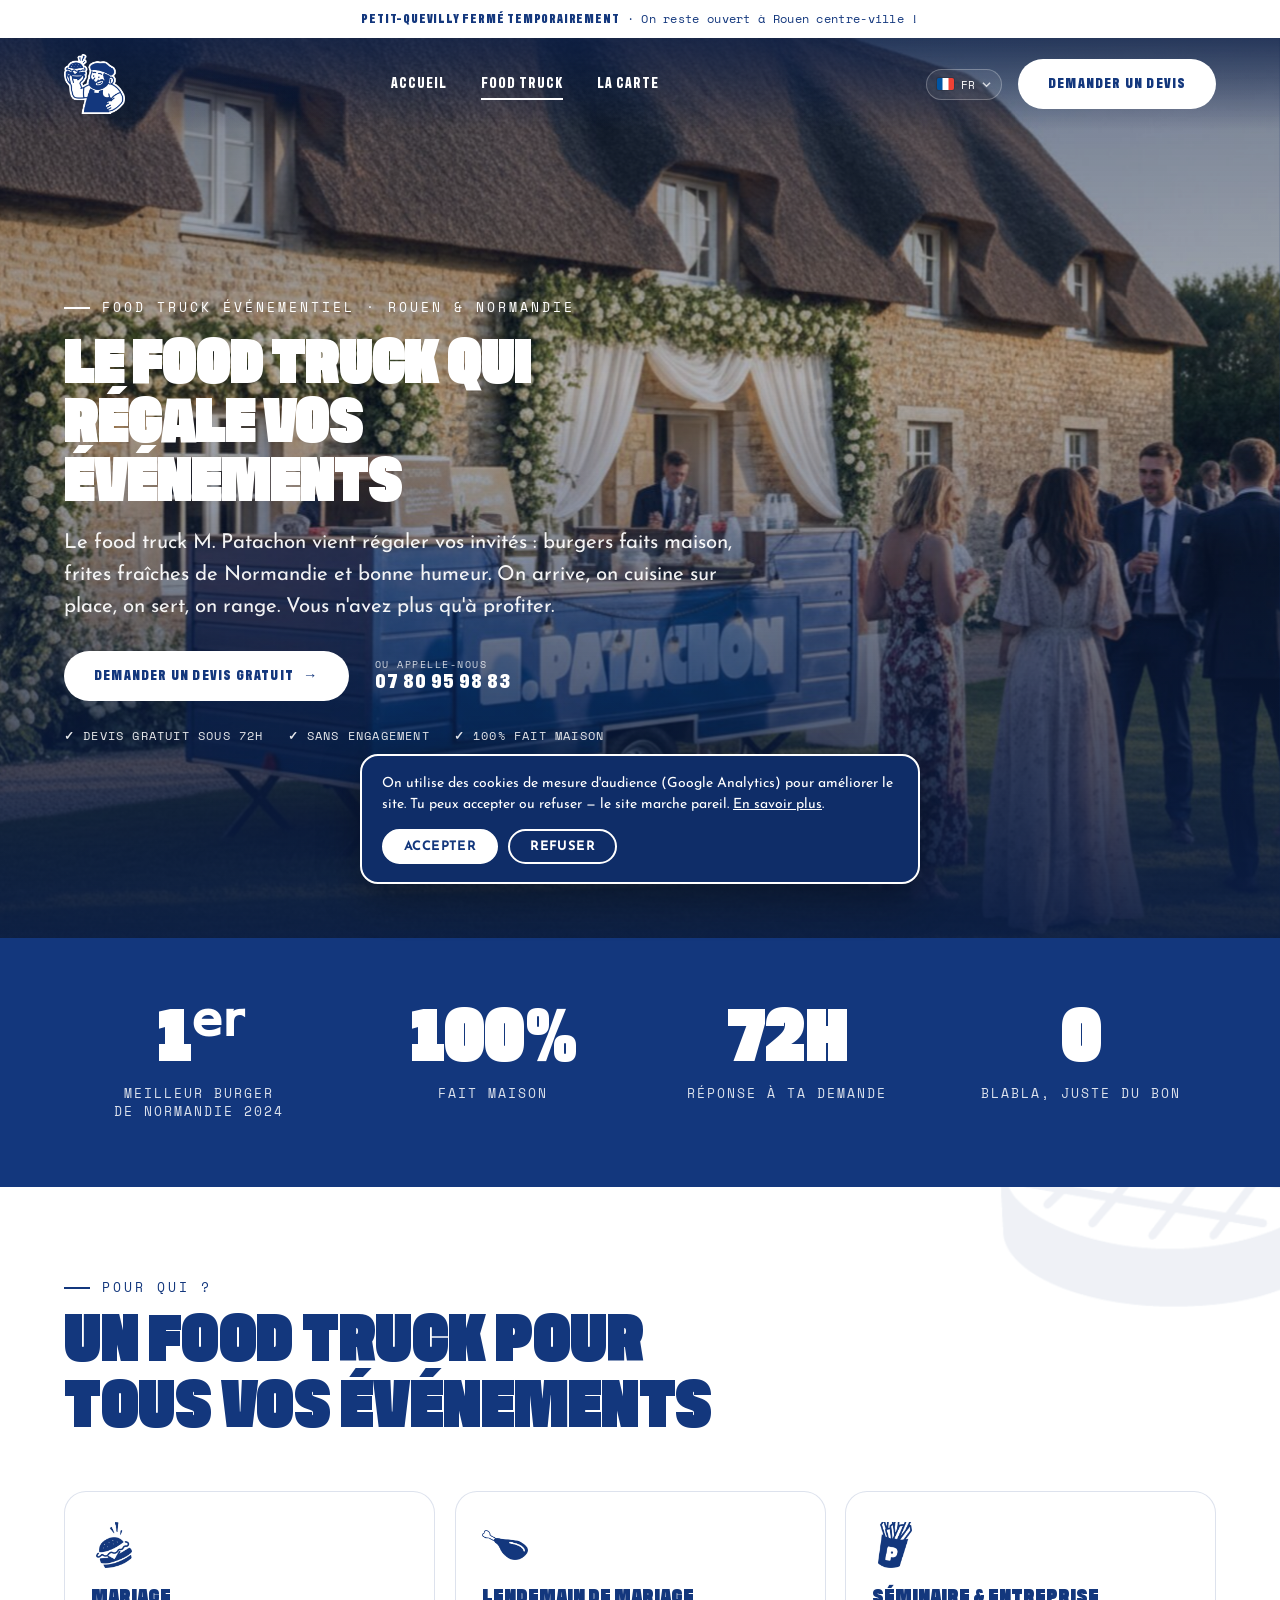
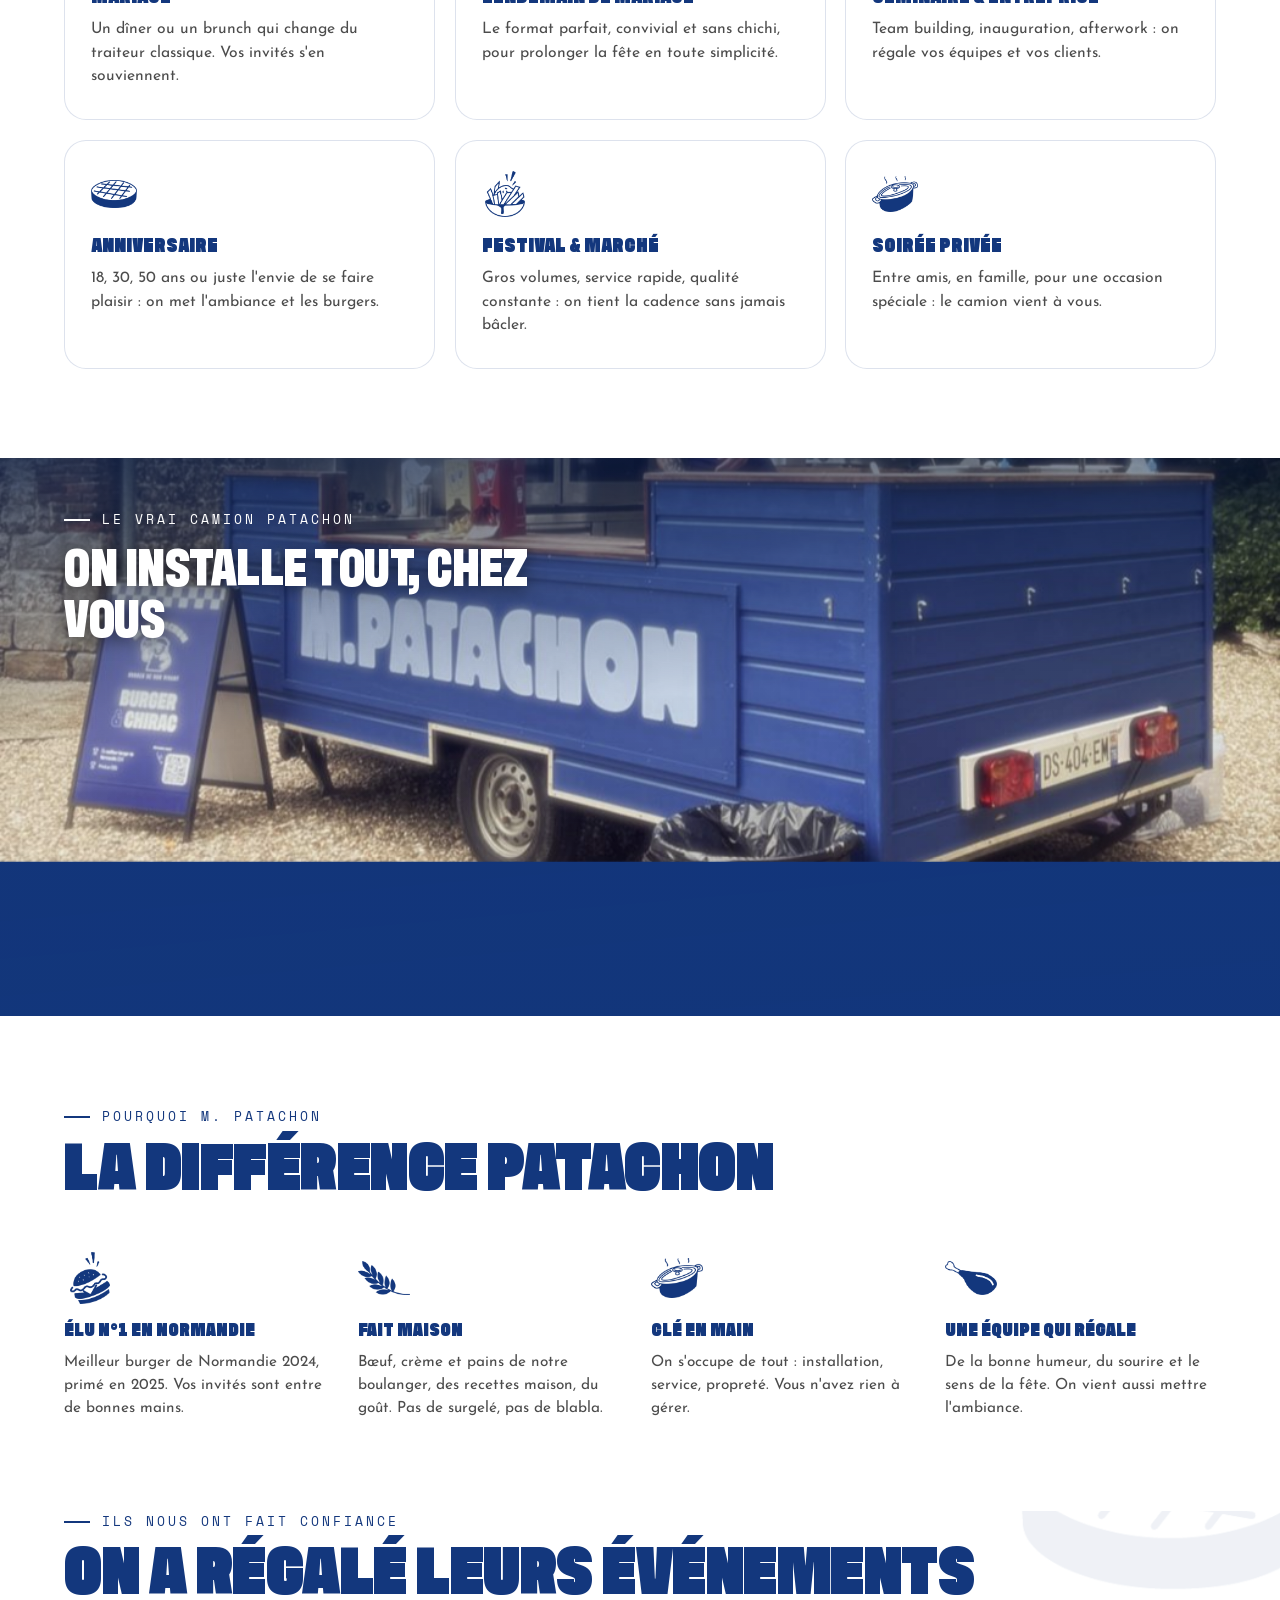
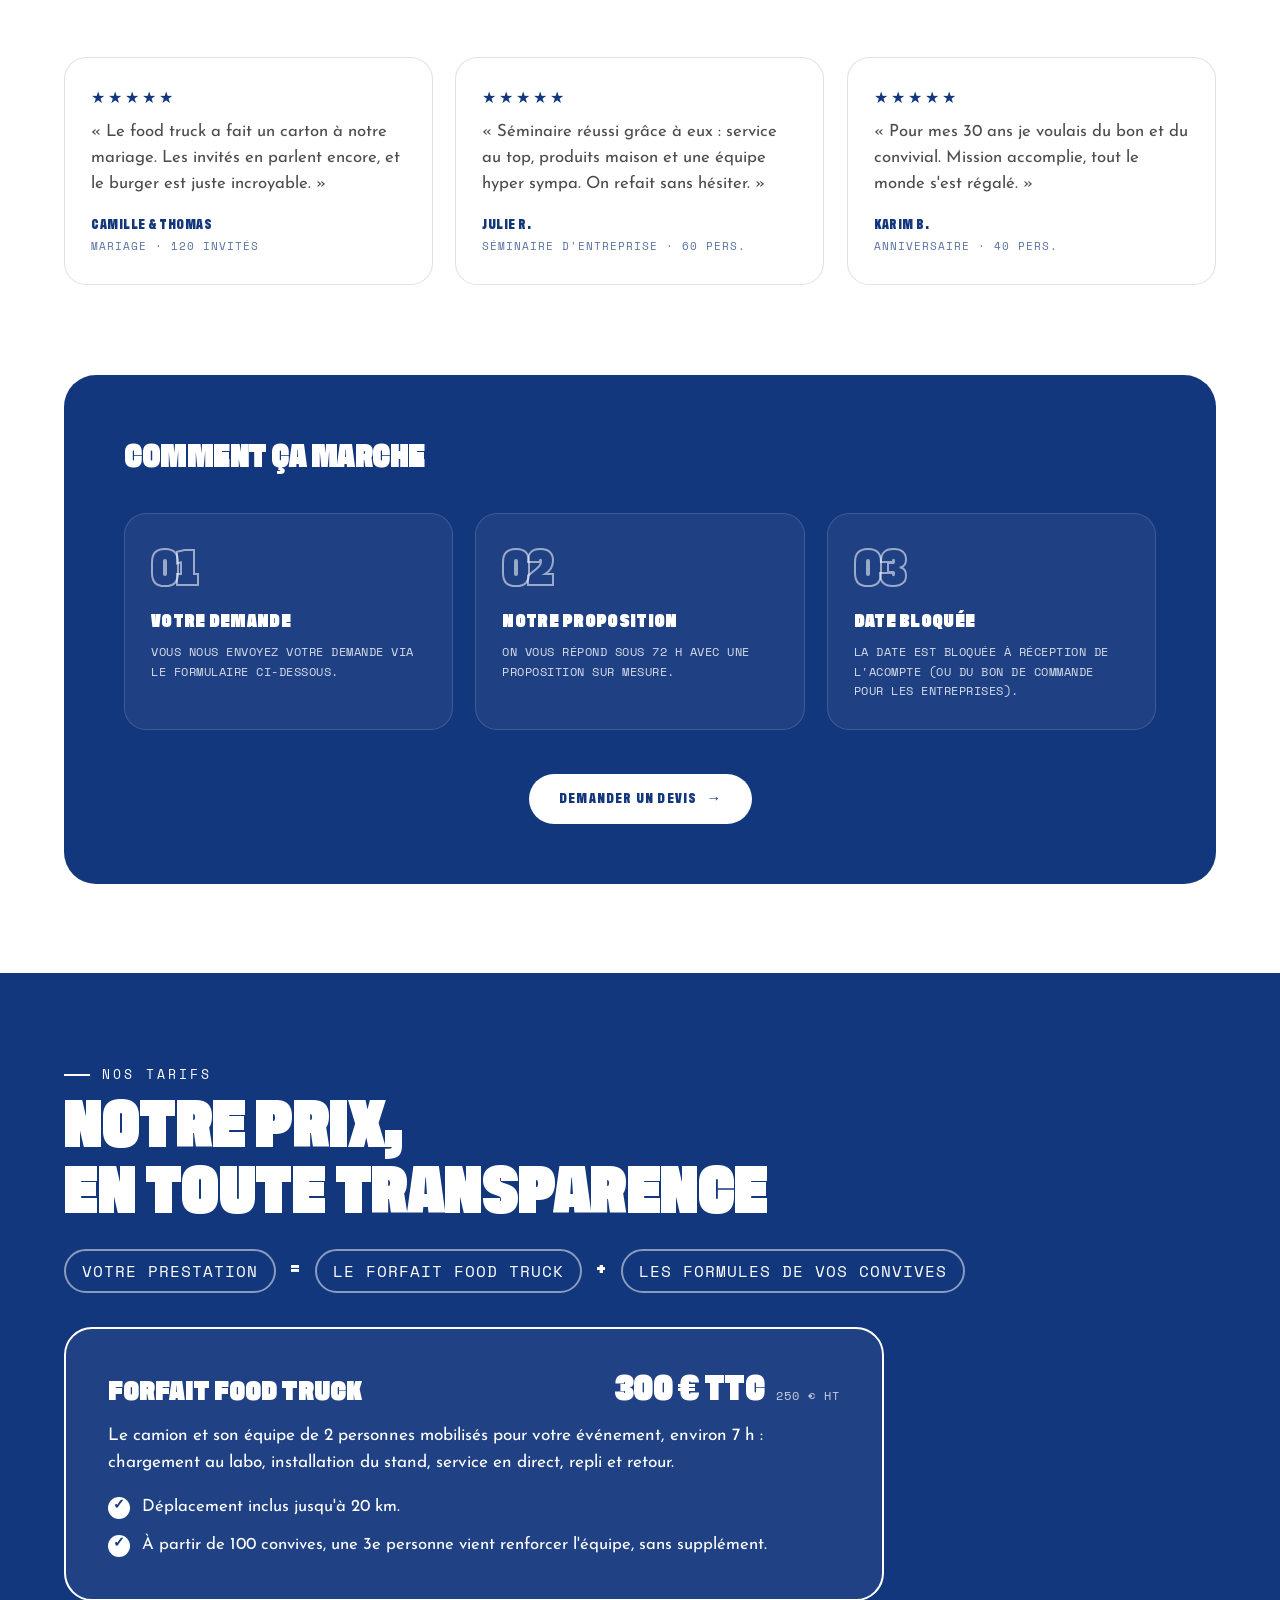
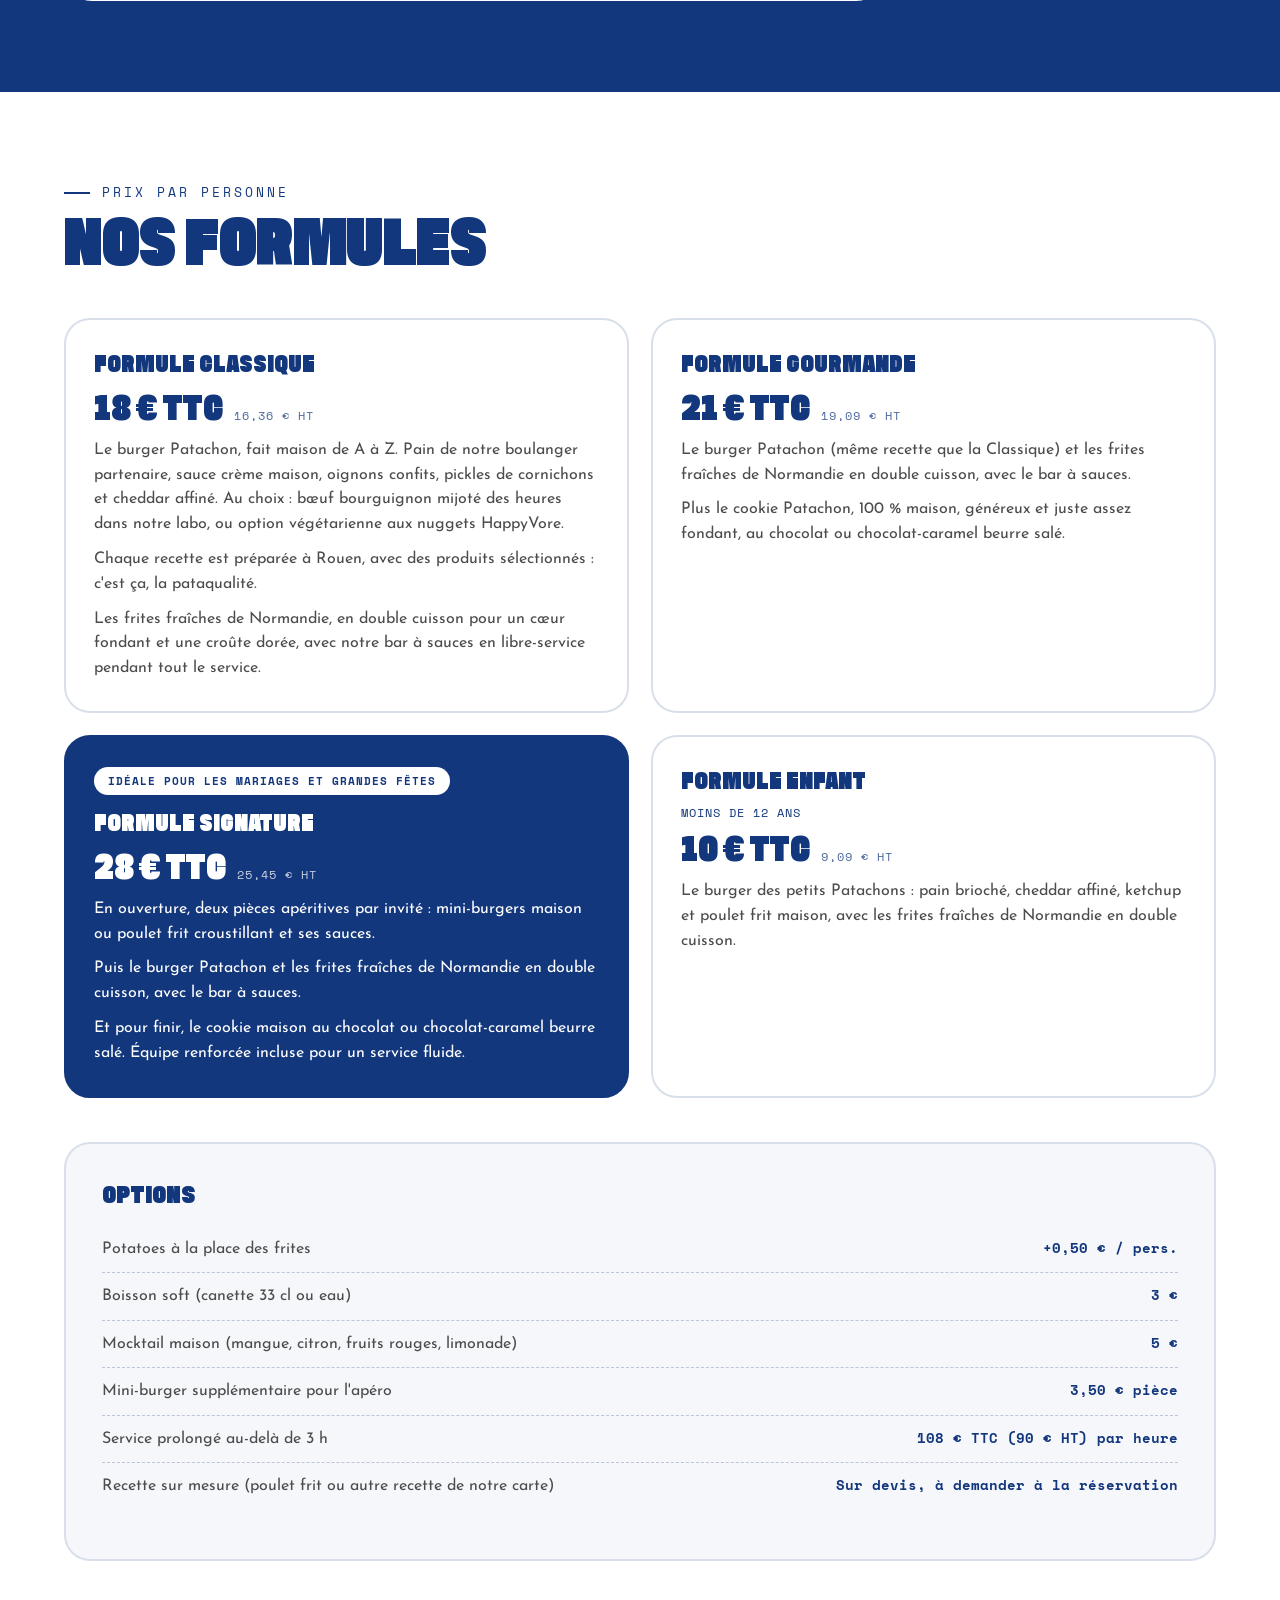
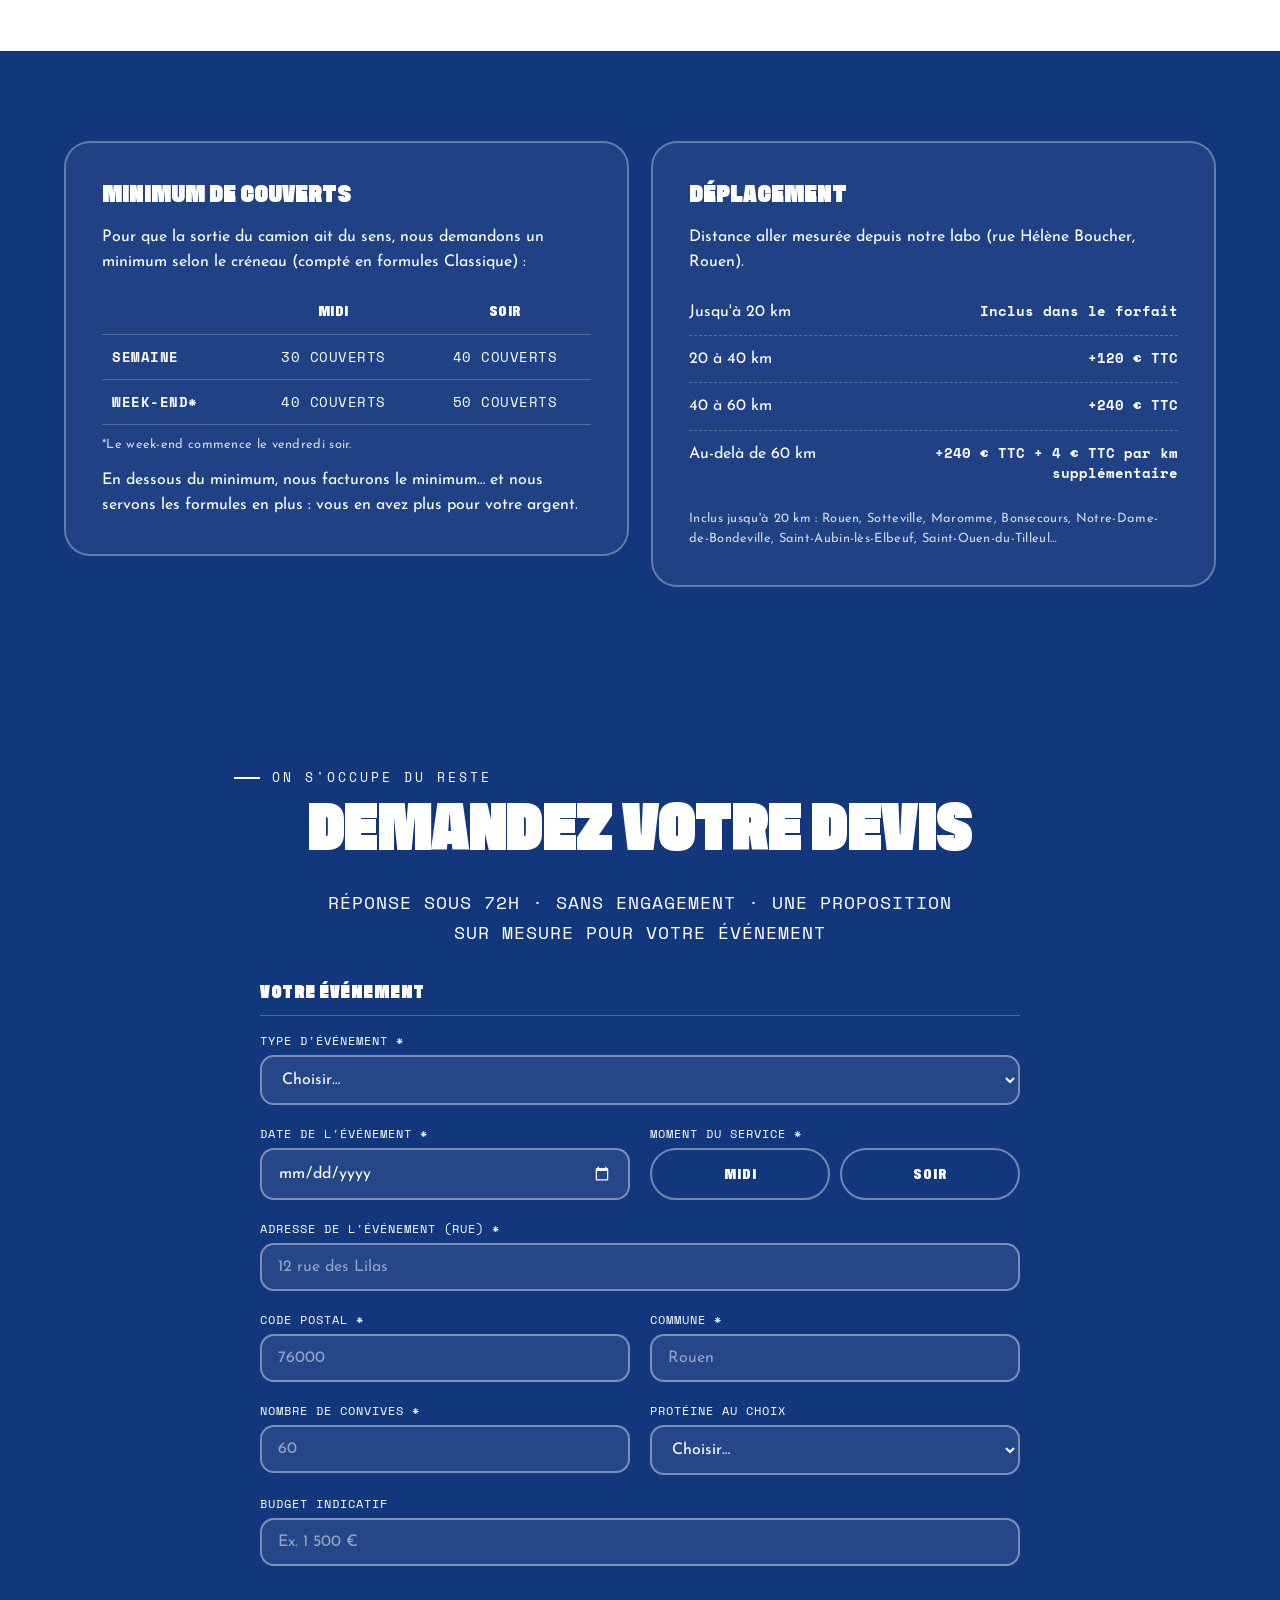
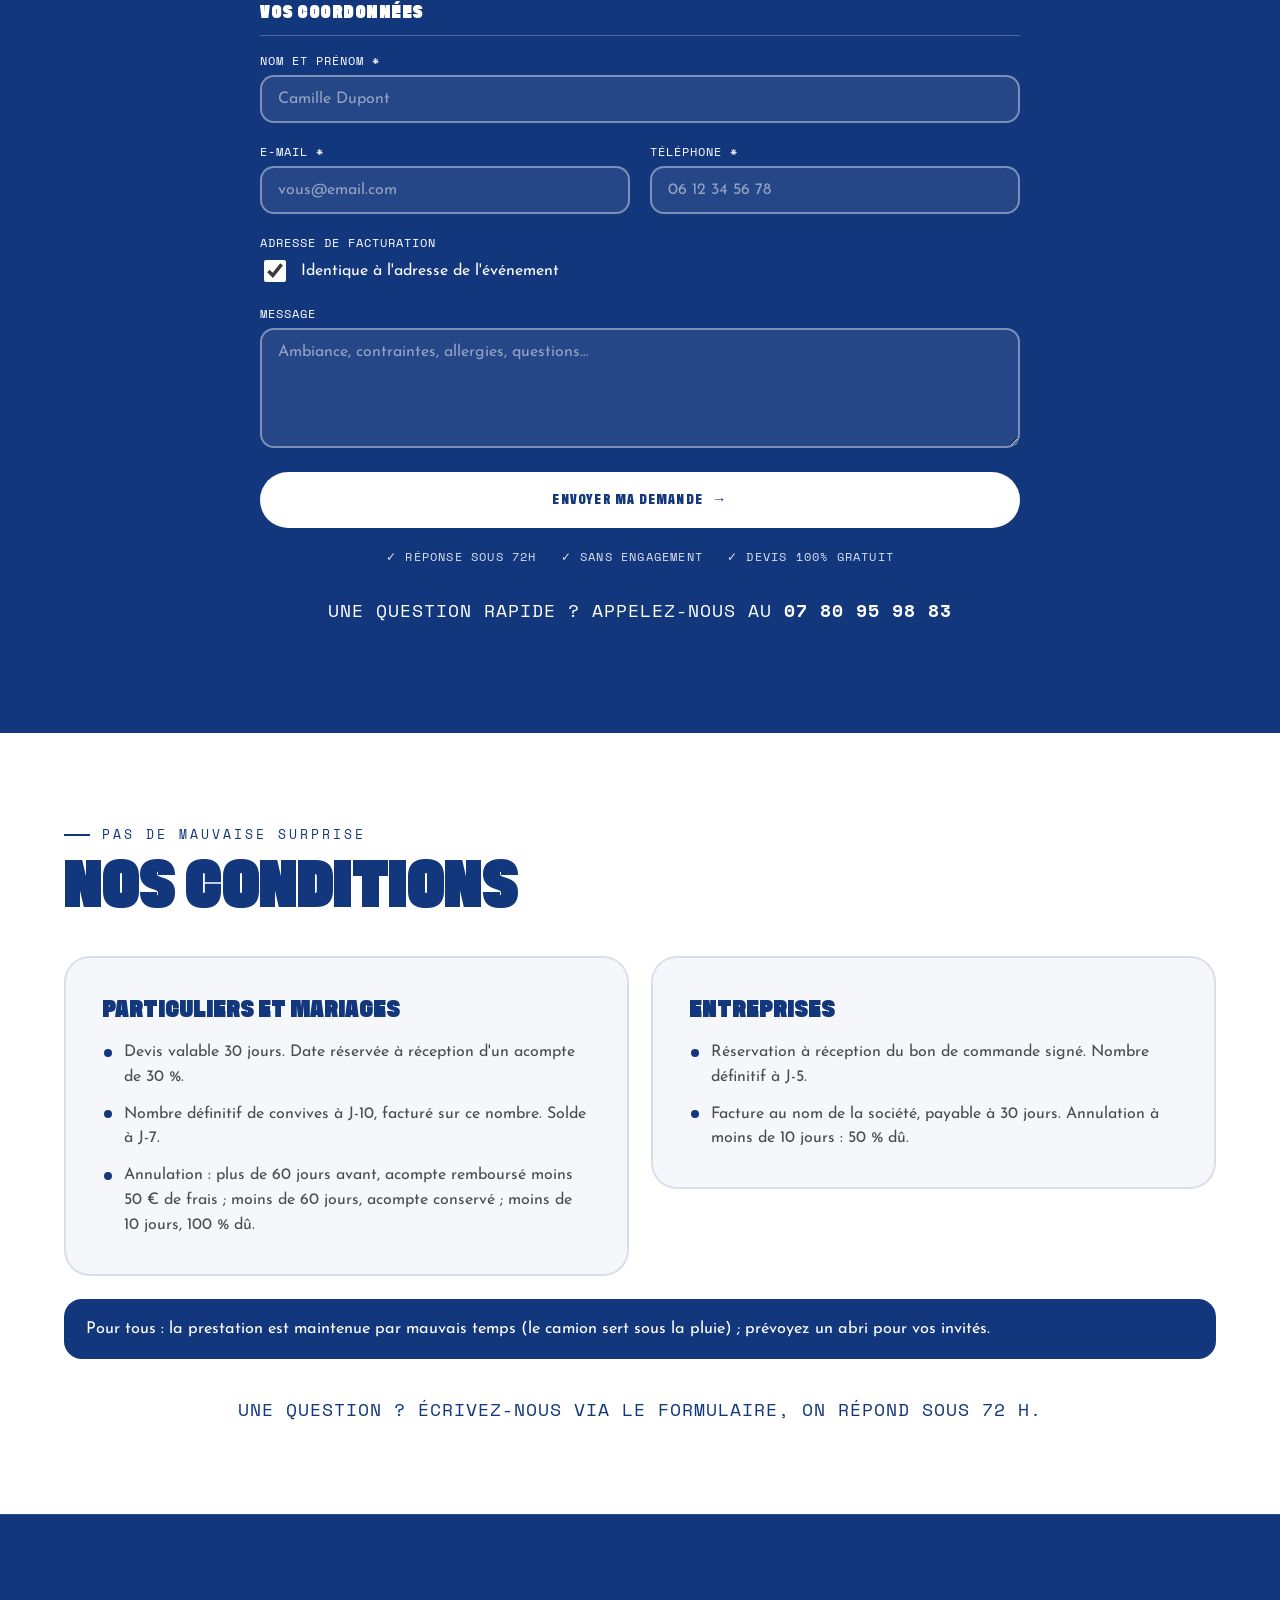
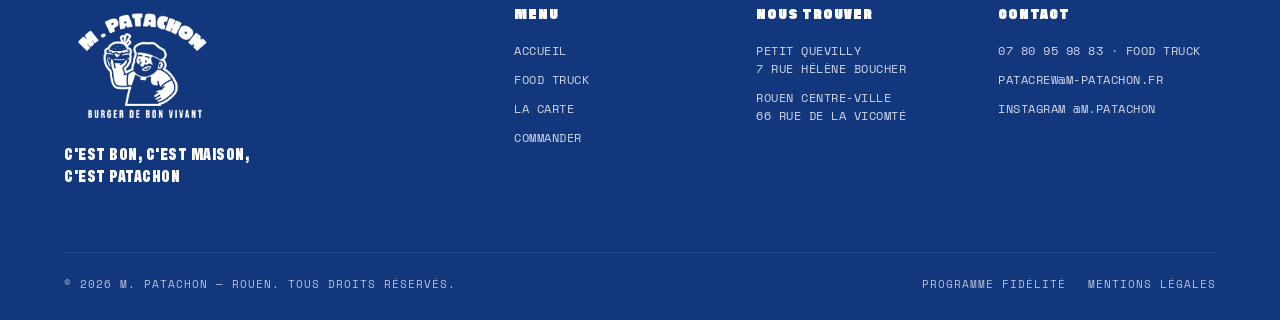
==== commit 1f9636c8: "Bandeau info : « Petit-Quevilly fermé temporairement » (sans durée) Co-Authored-By: Claude Opus 5.5 " ====
--- a/food-truck.html
+++ b/food-truck.html
@@ -22,7 +22,7 @@
 
   <!-- ============ HEADER ============ -->
   <!-- ============ BANDEAU INFO : fermeture temporaire rive gauche ============ -->
-  <div class="notice-bar" role="status"><p><strong>Petit-Quevilly fermé pendant 3 semaines</strong> <span>· On reste ouvert à Rouen centre-ville !</span></p></div>
+  <div class="notice-bar" role="status"><p><strong>Petit-Quevilly fermé temporairement</strong> <span>· On reste ouvert à Rouen centre-ville !</span></p></div>
   <header class="header">
     <div class="container">
       <a href="index.html" class="header__logo"><img src="assets/logo-header.png" alt="M. Patachon"></a>
